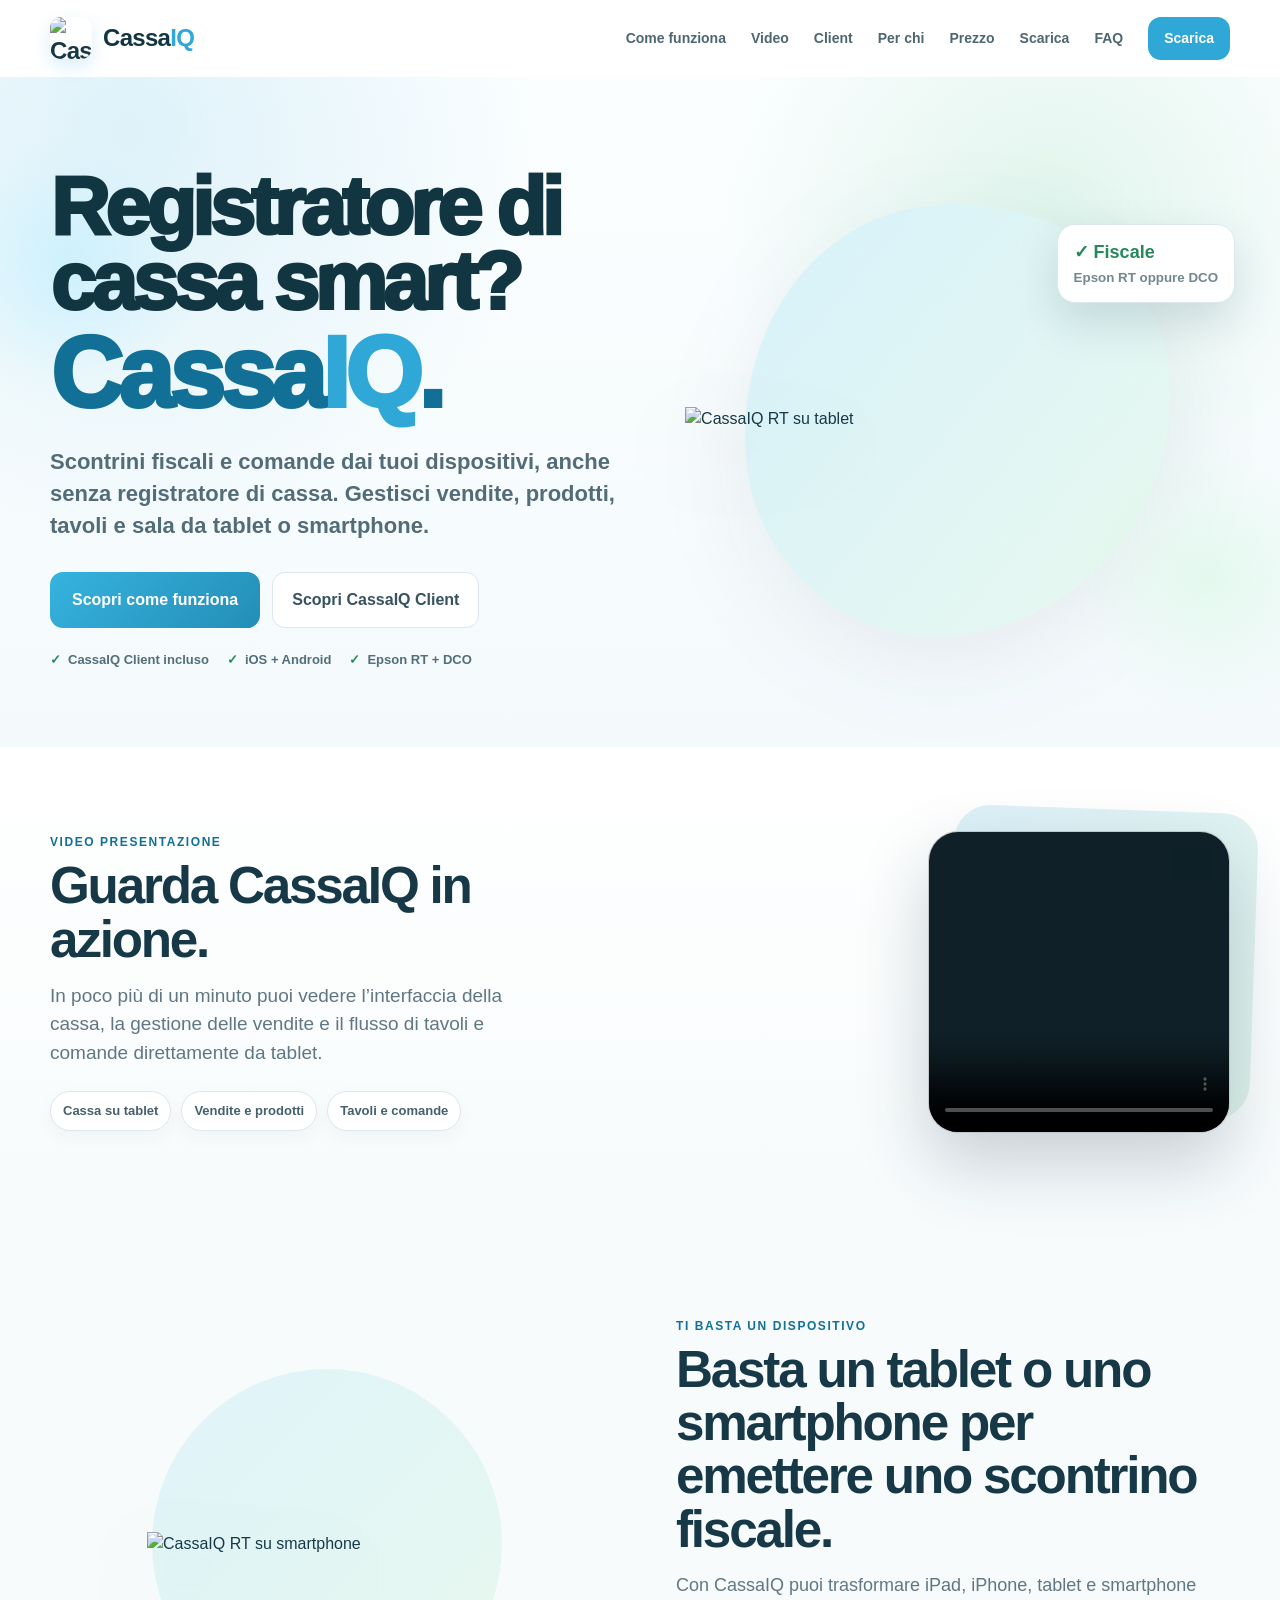
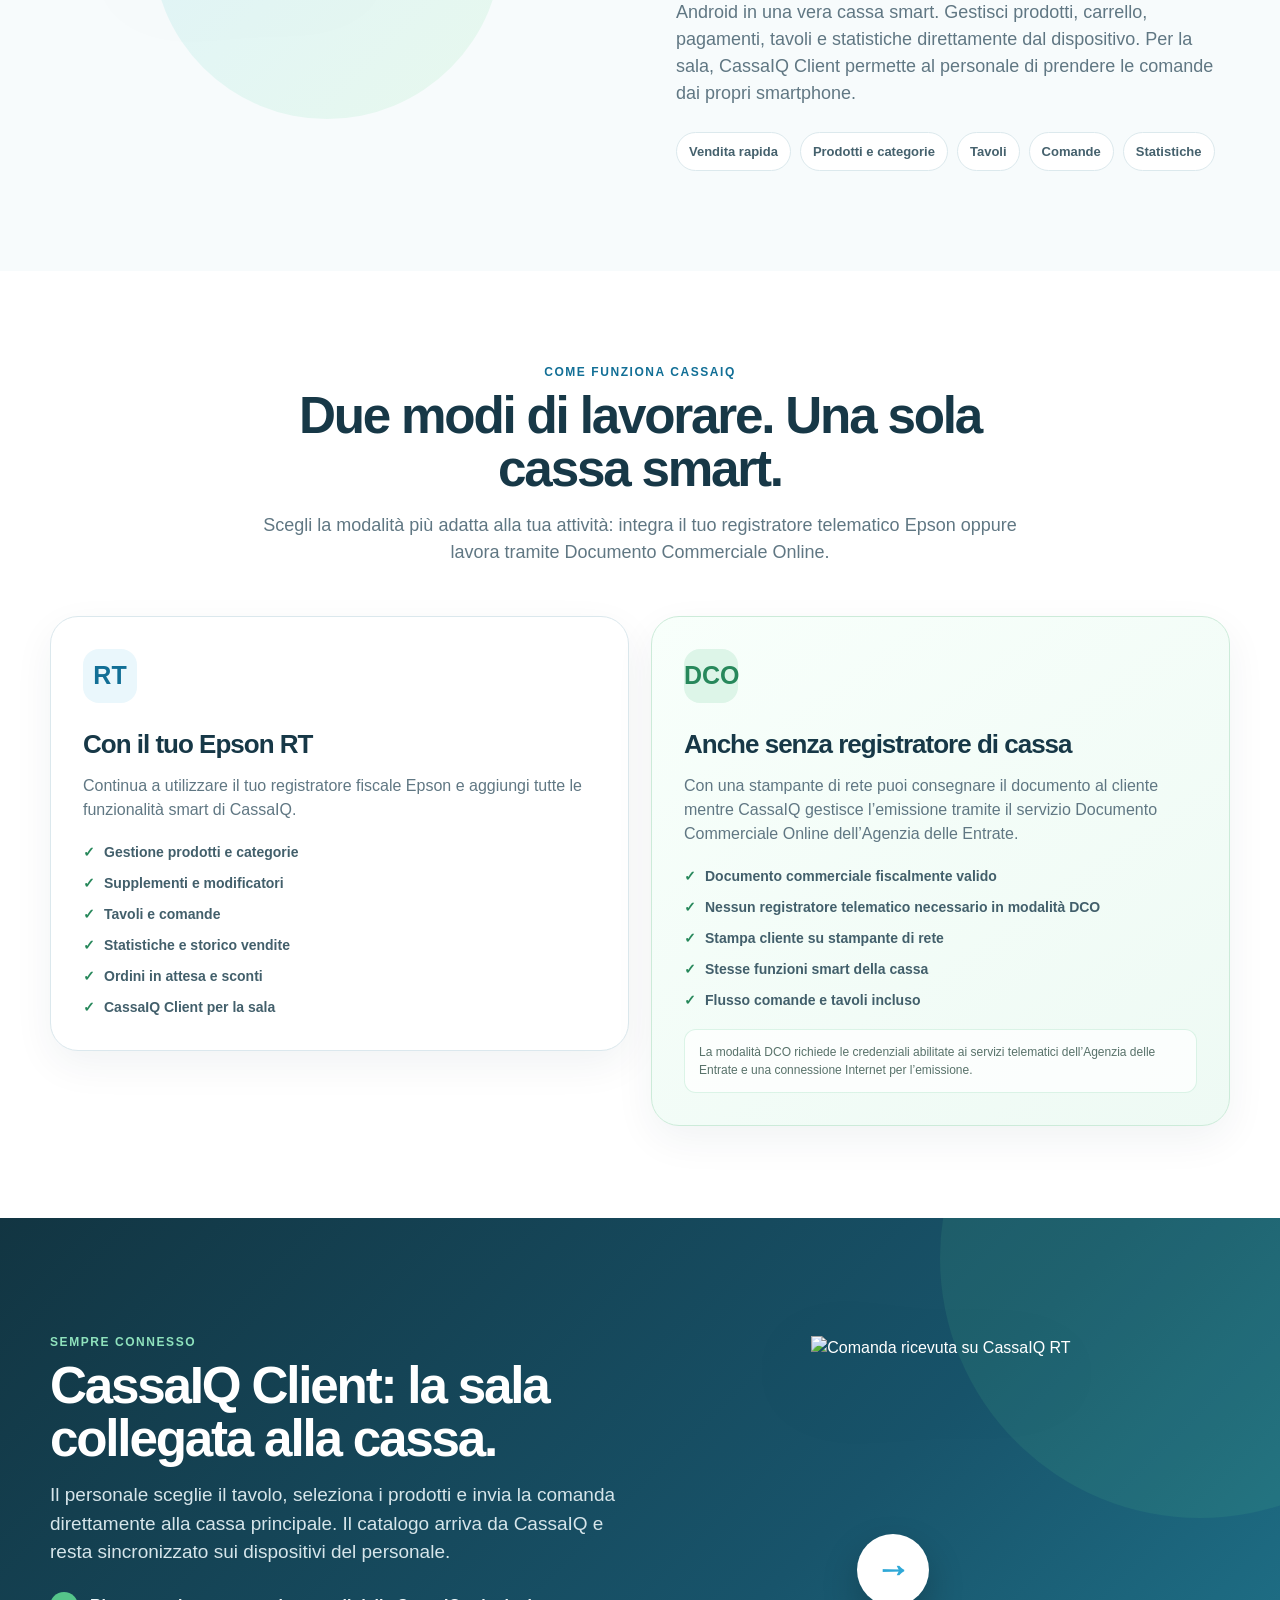
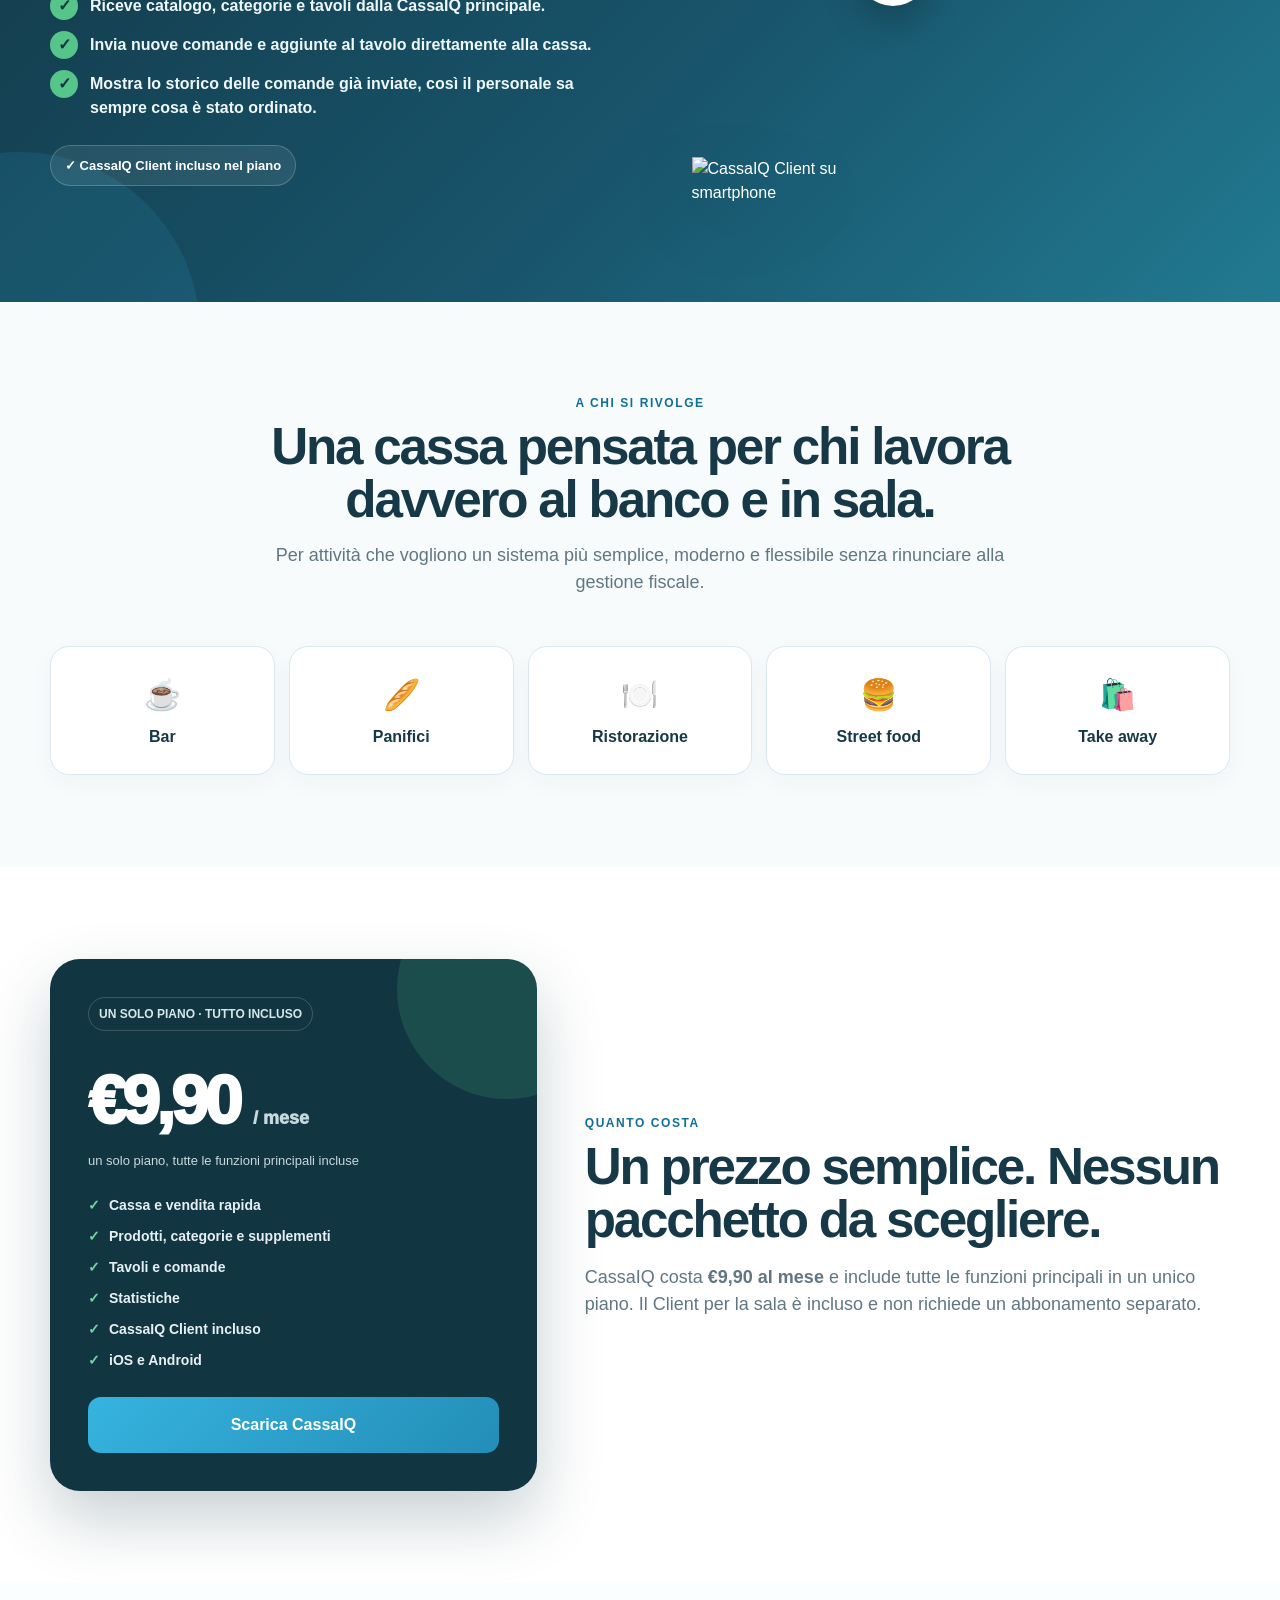
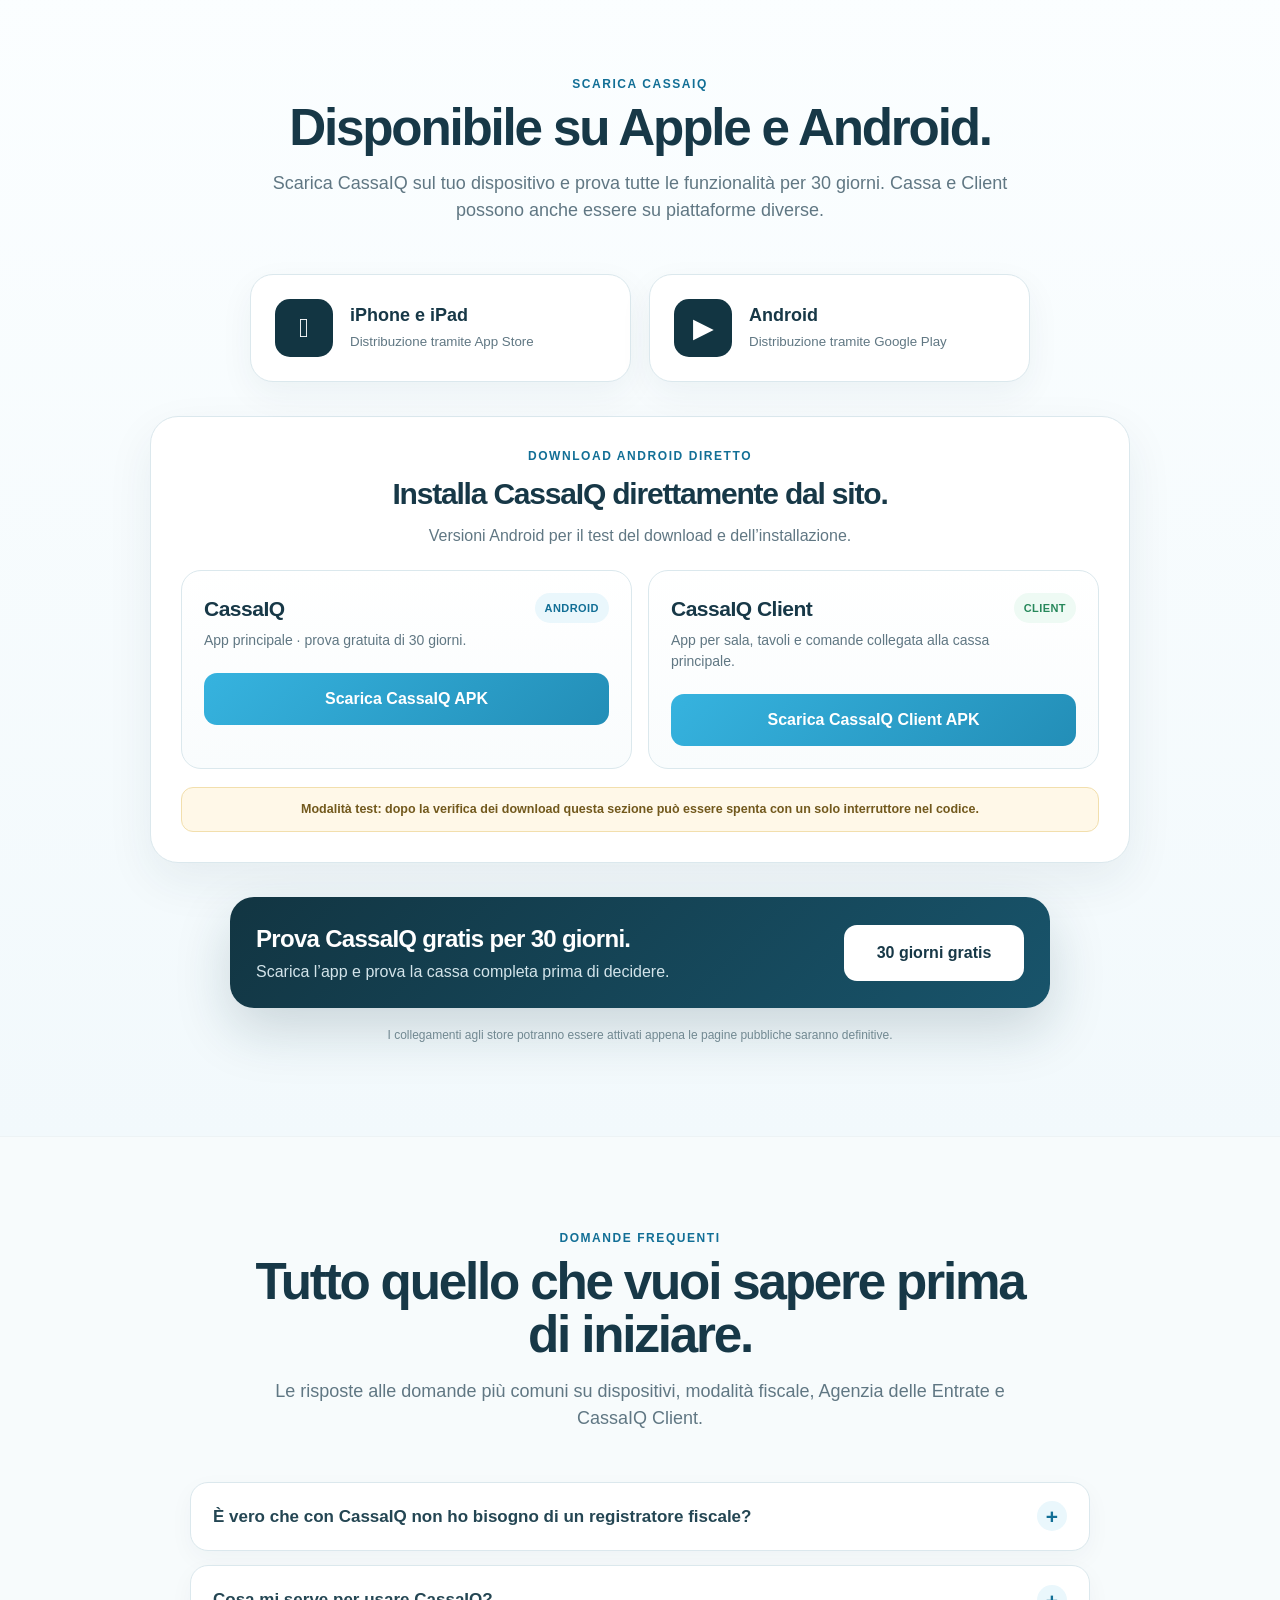
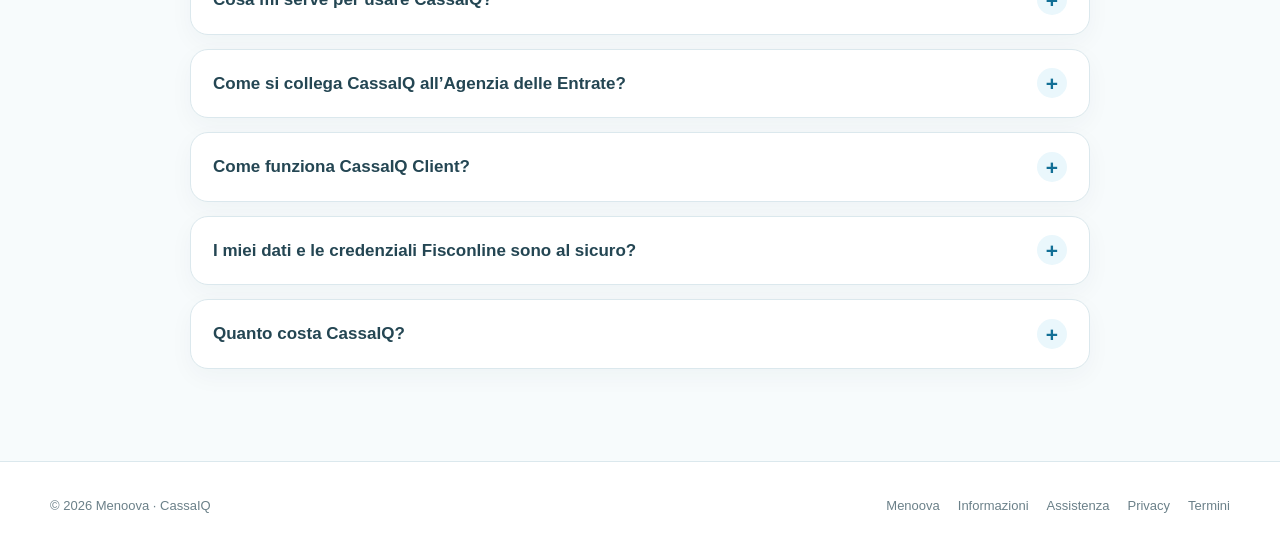
==== index.html @ a9683267 "Add files via upload" ====
<!doctype html>
<html lang="it">
<head>
  <meta charset="utf-8">
  <meta name="viewport" content="width=device-width, initial-scale=1">
  <meta name="theme-color" content="#2fa8d7">
  <title>CassaIQ — La cassa smart su tablet e smartphone</title>
  <meta name="description" content="CassaIQ trasforma tablet e smartphone in una cassa smart: scontrini, prodotti, categorie, comande, tavoli e statistiche. Prova gratuita di 30 giorni.">
  <link rel="preload" as="image" href="assets/cassaiq-rt-tablet.png">
  <style>
    :root{
      --blue:#2fa8d7; --blue-dark:#126f96; --blue-soft:#eaf7fc;
      --green:#55c58a; --green-dark:#27885b; --green-soft:#eefaf4;
      --ink:#173847; --muted:#607783; --line:#dbe8ed; --paper:#fff;
      --bg:#f6fafc; --shadow:0 24px 70px rgba(23,56,71,.13);
      --radius:26px;
    }
    *{box-sizing:border-box}
    html{scroll-behavior:smooth}
    body{margin:0;font-family:Inter,-apple-system,BlinkMacSystemFont,"Segoe UI",Roboto,Arial,sans-serif;color:var(--ink);background:#fff;line-height:1.5}
    a{text-decoration:none;color:inherit}
    .container{width:min(1180px,calc(100% - 40px));margin:auto}
    .nav{height:76px;display:flex;align-items:center;justify-content:space-between;gap:24px}
    .brand{display:flex;align-items:center;gap:11px;font-weight:900;font-size:24px;letter-spacing:-.7px}
    .brand img{width:42px;height:42px;border-radius:11px;box-shadow:0 7px 18px rgba(47,168,215,.18)}.brand-word{display:inline-flex;align-items:baseline;letter-spacing:-.7px}.brand-cassa{color:#123542}.brand-iq{color:#2fa8d7}
    .navlinks{display:flex;align-items:center;gap:25px;color:#4c6672;font-weight:700;font-size:14px}
    .nav-cta,.btn-primary,.btn-secondary{display:inline-flex;align-items:center;justify-content:center;border-radius:13px;font-weight:800;transition:.2s ease}
    .nav-cta{background:var(--blue);color:#fff;padding:11px 16px}
    .nav-cta:hover,.btn-primary:hover{transform:translateY(-1px);box-shadow:0 12px 26px rgba(47,168,215,.24)}
    .hero{padding:82px 0 68px;background:radial-gradient(circle at 82% 20%,rgba(85,197,138,.15),transparent 28%),radial-gradient(circle at 10% 8%,rgba(47,168,215,.14),transparent 32%),linear-gradient(180deg,#fbfeff,#f4fafc)}
    .hero-grid{display:grid;grid-template-columns:1.02fr .98fr;gap:68px;align-items:center}
    h1{margin:0 0 24px;color:#123542;line-height:.92;letter-spacing:-4.6px}
    .hero-question{display:block;font-size:clamp(54px,6.4vw,88px);font-weight:950;color:#123542}
    .hero-brand{display:block;font-size:clamp(66px,7.8vw,108px);font-weight:950;margin-top:8px;line-height:.95}.hero-brand-dark{color:var(--blue-dark)}.hero-brand-accent{color:var(--blue)}.hero-brand-dot{color:var(--blue-dark)}
    .hero p{font-size:22px;line-height:1.45;color:#526c78;max-width:660px;margin:0 0 30px;font-weight:600}
    .hero-actions{display:flex;gap:12px;align-items:center;flex-wrap:wrap}
    .btn-primary{background:linear-gradient(135deg,#36b3df,#238eb7);color:white;padding:16px 22px;min-width:180px}
    .btn-secondary{background:#fff;border:1px solid var(--line);padding:15px 19px;color:#36535f}
    .trial-note{display:flex;gap:18px;flex-wrap:wrap;margin-top:22px;color:#536e79;font-size:13px;font-weight:700}
    .trial-note span:before{content:"✓";color:var(--green-dark);margin-right:7px;font-weight:900}

    .device-stage{position:relative;min-height:520px;display:flex;align-items:center;justify-content:center}
    .blob{position:absolute;width:430px;height:430px;background:linear-gradient(135deg,#d7f2fb,#e8f8ee);border-radius:48% 52% 56% 44%/55% 44% 56% 45%;filter:drop-shadow(0 25px 45px rgba(23,56,71,.08));transform:rotate(-6deg)}
    .tablet{position:relative;width:min(520px,95%);aspect-ratio:1.42;background:#202a31;border:10px solid #202a31;border-radius:28px;box-shadow:0 34px 65px rgba(23,56,71,.28);transform:rotate(-2deg);z-index:2;padding:6px}
    .tablet:before{content:"";position:absolute;left:50%;top:5px;transform:translateX(-50%);width:6px;height:6px;background:#43515a;border-radius:50%;z-index:3}
    .screen{height:100%;background:#f8fbfc;border-radius:17px;overflow:hidden;display:grid;grid-template-rows:46px 1fr}
    .screen-top{background:white;border-bottom:1px solid #dfe9ed;display:flex;align-items:center;padding:0 17px;gap:8px;font-weight:900;color:#2fa8d7;font-size:15px}
    .screen-top small{margin-left:auto;color:#7a8f98;font-weight:700}
    .pos{display:grid;grid-template-columns:24% 49% 27%;min-height:0}
    .pos-side,.pos-main,.pos-cart{padding:12px}
    .pos-side{background:#fff;border-right:1px solid #e0e9ed}
    .pill{height:28px;border-radius:8px;background:#eef5f7;margin-bottom:8px}
    .pill.active{background:linear-gradient(135deg,#45b9e0,#268fb7)}
    .pos-main{display:grid;grid-template-columns:repeat(3,1fr);grid-auto-rows:68px;gap:8px;align-content:start}
    .tile{background:white;border:1px solid #dfebef;border-radius:10px;box-shadow:0 3px 10px rgba(23,56,71,.035);display:grid;place-items:center;font-size:9px;font-weight:800;color:#607783}
    .tile:nth-child(2n){background:#f3fafc}.tile:nth-child(3n){background:#f2faf6}
    .pos-cart{background:#fff;border-left:1px solid #e0e9ed;display:flex;flex-direction:column}
    .cart-line{height:34px;border:1px solid #e0e9ed;border-radius:8px;margin-bottom:7px}
    .pay{margin-top:auto;height:42px;border-radius:10px;background:linear-gradient(135deg,#39b4df,#228cb5)}
    .float-card{position:absolute;z-index:4;background:#fff;border:1px solid var(--line);border-radius:18px;padding:14px 16px;box-shadow:0 18px 45px rgba(23,56,71,.15);font-weight:850}
    .float-card strong{display:block;font-size:18px}.float-card small{display:block;color:#718891;font-weight:650;margin-top:2px}
    .fc1{left:0;bottom:70px}.fc2{right:-5px;top:65px}.fc2 strong{color:var(--green-dark)}

    .trial{padding:34px 0;background:#123542;color:#fff}
    .trial-row{display:flex;align-items:center;justify-content:space-between;gap:30px}
    .trial h2{font-size:32px;letter-spacing:-1.2px;margin:0}.trial p{margin:6px 0 0;color:#c9d8de}
    .trial .btn-primary{background:#fff;color:#173847;box-shadow:none}

    section{padding:92px 0}
    .section-head{text-align:center;max-width:770px;margin:0 auto 50px}
    .eyebrow{text-transform:uppercase;letter-spacing:.13em;font-size:12px;font-weight:900;color:var(--blue-dark);margin-bottom:8px}
    h2{font-size:clamp(34px,4vw,52px);line-height:1.04;letter-spacing:-2.2px;margin:0 0 16px}
    .section-head p,.large-copy p{font-size:18px;color:var(--muted);margin:0}

    .video-section{background:linear-gradient(180deg,#ffffff 0%,#f7fbfc 100%);padding:84px 0}
    .video-grid{display:grid;grid-template-columns:.9fr 1.1fr;gap:70px;align-items:center}
    .video-copy p{font-size:19px;color:var(--muted);margin:0;max-width:560px}
    .video-points{display:flex;gap:10px;flex-wrap:wrap;margin-top:24px}
    .video-points span{background:#fff;border:1px solid var(--line);border-radius:999px;padding:9px 12px;font-size:13px;font-weight:800;color:#45616d;box-shadow:0 6px 18px rgba(23,56,71,.04)}
    .video-shell{position:relative;max-width:590px;margin-left:auto}
    .video-shell:before{content:"";position:absolute;inset:-22px -24px 18px 22px;border-radius:36px;background:linear-gradient(135deg,rgba(47,168,215,.16),rgba(85,197,138,.16));transform:rotate(2deg);z-index:0}
    .video-player{position:relative;z-index:1;width:100%;aspect-ratio:1/1;display:block;object-fit:cover;border-radius:30px;background:#0f2028;box-shadow:0 30px 70px rgba(23,56,71,.22);border:1px solid rgba(255,255,255,.75)}
    .video-duration{position:absolute;z-index:2;right:16px;top:16px;background:rgba(15,32,40,.78);color:#fff;border-radius:999px;padding:7px 10px;font-size:12px;font-weight:850;backdrop-filter:blur(8px)}
    .phone-section{background:#f7fbfc}
    .split{display:grid;grid-template-columns:1fr 1fr;gap:72px;align-items:center}
    .phone-stage{min-height:470px;position:relative;display:grid;place-items:center}
    .phone-blob{position:absolute;width:350px;height:350px;border-radius:50%;background:linear-gradient(135deg,#dff4fb,#e7f8ed)}
    .phone{position:relative;width:225px;height:445px;border:9px solid #202a31;border-radius:38px;background:#202a31;box-shadow:0 30px 60px rgba(23,56,71,.24);z-index:2;overflow:hidden}
    .phone:before{content:"";position:absolute;width:70px;height:20px;background:#202a31;border-radius:0 0 13px 13px;left:50%;top:0;transform:translateX(-50%);z-index:4}
    .phone-screen{position:absolute;inset:5px;border-radius:26px;background:linear-gradient(180deg,#f4fbfd,#fff);padding:38px 13px 13px;overflow:hidden}
    .mobile-brand{font-weight:950;color:var(--blue);font-size:16px;margin-bottom:14px}
    .mobile-card{height:61px;border:1px solid #dce9ed;background:#fff;border-radius:12px;margin-bottom:9px;padding:10px}
    .mobile-card b{display:block;font-size:10px}.mobile-card i{display:block;width:62%;height:6px;background:#e8f1f4;border-radius:9px;margin-top:7px}
    .mobile-pay{height:45px;background:var(--blue);border-radius:12px;margin-top:13px}
    .feature-chips{display:flex;gap:9px;flex-wrap:wrap;margin-top:25px}.feature-chips span{background:#fff;border:1px solid #dce9ed;border-radius:999px;padding:9px 12px;font-size:13px;font-weight:750;color:#45616d}

    .modes{background:#fff}
    .mode-grid{display:grid;grid-template-columns:1fr 1fr;gap:22px}
    .mode-card{border:1px solid var(--line);border-radius:28px;padding:32px;background:#fff;box-shadow:0 14px 40px rgba(23,56,71,.06)}
    .mode-card.dco{background:linear-gradient(145deg,#f8fffb,#eefaf4);border-color:#ccebd9}
    .mode-icon{width:54px;height:54px;border-radius:16px;display:grid;place-items:center;font-size:25px;background:var(--blue-soft);color:var(--blue-dark);font-weight:900;margin-bottom:22px}
    .dco .mode-icon{background:#ddf5e8;color:var(--green-dark)}
    .mode-card h3{font-size:26px;letter-spacing:-1px;margin:0 0 10px}.mode-card>p{color:var(--muted);margin:0 0 20px}
    .ticks{list-style:none;padding:0;margin:0;display:grid;gap:10px}.ticks li{font-size:14px;font-weight:700;color:#425f6b}.ticks li:before{content:"✓";color:var(--green-dark);margin-right:9px;font-weight:950}
    .legal-note{margin-top:18px;padding:13px 14px;background:rgba(255,255,255,.75);border:1px solid rgba(85,197,138,.2);border-radius:12px;color:#58726a;font-size:12px}


    .client-section{background:linear-gradient(135deg,#123542 0%,#18546b 58%,#217a91 100%);color:#fff;overflow:hidden;position:relative}
    .client-section:before{content:"";position:absolute;width:520px;height:520px;border-radius:50%;background:rgba(85,197,138,.12);right:-180px;top:-220px}
    .client-section:after{content:"";position:absolute;width:360px;height:360px;border-radius:50%;background:rgba(47,168,215,.13);left:-160px;bottom:-210px}
    .client-grid{position:relative;z-index:2;display:grid;grid-template-columns:1.02fr .98fr;gap:70px;align-items:center}
    .client-copy .eyebrow{color:#8fe2bd}.client-copy h2{color:#fff;max-width:650px}.client-copy>p{font-size:19px;color:#d6e5ea;max-width:660px;margin:0 0 27px}
    .client-list{display:grid;gap:13px;margin:0;padding:0;list-style:none}.client-list li{display:flex;align-items:flex-start;gap:12px;color:#eef7f9;font-weight:700}.client-list li:before{content:"✓";flex:0 0 28px;width:28px;height:28px;border-radius:50%;display:grid;place-items:center;background:#55c58a;color:#123542;font-weight:950;margin-top:-2px}
    .client-free{display:inline-flex;align-items:center;gap:8px;margin-top:25px;border:1px solid rgba(255,255,255,.2);background:rgba(255,255,255,.08);padding:10px 14px;border-radius:999px;color:#fff;font-weight:850;font-size:13px}
    .client-demo{min-height:480px;position:relative;display:flex;align-items:center;justify-content:center}
    .client-phone{position:absolute;left:6%;bottom:14px;width:205px;height:405px;background:#202a31;border:8px solid #202a31;border-radius:35px;box-shadow:0 28px 55px rgba(0,0,0,.28);transform:rotate(-4deg);z-index:3;overflow:hidden}
    .client-phone:before{content:"";position:absolute;left:50%;top:0;transform:translateX(-50%);width:64px;height:19px;background:#202a31;border-radius:0 0 12px 12px;z-index:3}
    .client-phone-screen{position:absolute;inset:5px;border-radius:25px;background:#f5fafc;padding:35px 12px 12px}
    .client-phone-title{font-size:14px;font-weight:950;color:#2fa8d7;margin-bottom:10px}.client-table{padding:10px;border:1px solid #dbe8ed;border-radius:10px;background:#fff;margin-bottom:8px;font-size:9px;font-weight:850;color:#36535f}.client-table.active{border-color:#8ddab2;background:#eefaf4}.client-send{margin-top:10px;height:40px;border-radius:10px;background:#55c58a;color:#123542;display:grid;place-items:center;font-size:9px;font-weight:950}
    .client-tablet{position:absolute;right:0;top:28px;width:390px;aspect-ratio:1.42;background:#202a31;border:9px solid #202a31;border-radius:25px;box-shadow:0 32px 62px rgba(0,0,0,.28);transform:rotate(2deg);z-index:2;padding:5px}
    .client-tablet-screen{height:100%;background:#f8fbfc;border-radius:15px;overflow:hidden;display:grid;grid-template-rows:40px 1fr}.client-tablet-top{background:#fff;border-bottom:1px solid #dfe9ed;padding:0 14px;display:flex;align-items:center;color:#2fa8d7;font-weight:950;font-size:12px}.client-tablet-body{padding:13px;display:grid;grid-template-columns:1fr 1fr;gap:9px}.client-order{border:1px solid #dbe8ed;border-radius:10px;background:#fff;padding:10px;font-size:8px;font-weight:800;color:#526c78}.client-order b{display:block;color:#173847;margin-bottom:6px}.client-order.hot{border-color:#8ddab2;background:#eefaf4}.client-arrow{position:absolute;z-index:5;left:44%;top:48%;transform:translate(-50%,-50%);width:75px;height:75px;border-radius:50%;background:#fff;color:#2fa8d7;box-shadow:0 15px 35px rgba(0,0,0,.22);display:grid;place-items:center;font-size:34px;font-weight:950}
    .client-bubble{position:absolute;right:3%;bottom:17px;z-index:6;background:#fff;color:#173847;border-radius:15px;padding:11px 14px;box-shadow:0 14px 30px rgba(0,0,0,.18);font-size:12px;font-weight:850}.client-bubble strong{display:block;color:#27885b;font-size:14px}

    .audience{background:#f7fbfc}
    .audience-grid{display:grid;grid-template-columns:repeat(5,1fr);gap:14px}.aud-card{background:#fff;border:1px solid var(--line);border-radius:19px;padding:25px 16px;text-align:center;font-weight:850;box-shadow:0 8px 25px rgba(23,56,71,.035)}.aud-card span{font-size:30px;display:block;margin-bottom:8px}

    .price-wrap{display:grid;grid-template-columns:.86fr 1.14fr;gap:48px;align-items:center}
    .price-card{background:#123542;color:#fff;border-radius:30px;padding:38px;box-shadow:0 28px 65px rgba(18,53,66,.23);position:relative;overflow:hidden}.price-card:after{content:"";position:absolute;width:220px;height:220px;border-radius:50%;background:rgba(85,197,138,.16);right:-80px;top:-80px}
    .price-card .tag{display:inline-block;border:1px solid rgba(255,255,255,.18);padding:7px 10px;border-radius:999px;font-size:12px;font-weight:800;color:#d7e6eb}.price{font-size:68px;font-weight:950;letter-spacing:-4px;margin:18px 0 0}.price small{font-size:18px;letter-spacing:0;color:#c7d8de}.after{color:#c7d8de;font-size:13px;margin-bottom:24px}.price-card .ticks li{color:#e6f0f3}.price-card .ticks li:before{color:#75d6a3}.price-card .btn-primary{margin-top:26px;width:100%}
    .price-copy h2{text-align:left}.price-copy p{font-size:18px;color:var(--muted)}

    .platforms{background:linear-gradient(180deg,#fbfeff,#f2f9fc)}
    .store-grid{display:grid;grid-template-columns:1fr 1fr;gap:18px;max-width:780px;margin:34px auto 0}.store-card{background:#fff;border:1px solid var(--line);border-radius:23px;padding:24px;display:flex;align-items:center;gap:17px;box-shadow:0 12px 34px rgba(23,56,71,.055)}.store-icon{width:58px;height:58px;border-radius:15px;display:grid;place-items:center;background:#123542;color:white;font-size:27px}.store-card b{font-size:18px;display:block}.store-card small{color:var(--muted)}
    .store-note{text-align:center;color:#718891;font-size:12px;margin-top:18px}
    .footer{padding:34px 0;border-top:1px solid var(--line);background:#fff;color:#6b8089;font-size:13px}.footer-row{display:flex;align-items:center;justify-content:space-between;gap:20px}.footer-links{display:flex;gap:18px;flex-wrap:wrap}

    @media(max-width:900px){
      .client-grid{grid-template-columns:1fr;gap:35px}.client-copy{text-align:center}.client-copy>p{margin-left:auto;margin-right:auto}.client-list{max-width:650px;margin-left:auto;margin-right:auto;text-align:left}.client-free{margin-left:auto;margin-right:auto}.client-demo{min-height:440px;max-width:620px;margin:auto}
      .navlinks a:not(.nav-cta){display:none}.hero{padding-top:48px}.video-grid{grid-template-columns:1fr;gap:34px}.video-copy{text-align:center}.video-copy p{margin-left:auto;margin-right:auto}.video-points{justify-content:center}.video-shell{margin:0 auto;max-width:560px}.hero-grid,.split,.price-wrap{grid-template-columns:1fr}.hero-grid{gap:28px}.hero-copy{text-align:center}.hero p{margin-left:auto;margin-right:auto}.hero-actions,.trial-note{justify-content:center}.device-stage{min-height:430px}.float-card{display:none}.split{gap:35px}.large-copy{text-align:center}.feature-chips{justify-content:center}.mode-grid{grid-template-columns:1fr}.audience-grid{grid-template-columns:repeat(3,1fr)}.trial-row{flex-direction:column;text-align:center}.price-copy{text-align:center}.price-copy h2{text-align:center}
      /* Su mobile evitiamo due mockup consecutivi: prima il testo, poi lo smartphone */
      .phone-section .large-copy{order:1}.phone-section .phone-stage{order:2}
    }
    @media(max-width:600px){
      .container{width:min(100% - 26px,1180px)}.nav{height:66px}.video-section{padding:64px 0}.video-player{border-radius:22px}.video-shell:before{inset:-12px -10px 12px 10px;border-radius:26px}.video-duration{right:10px;top:10px}.brand{font-size:20px}.brand img{width:36px;height:36px}.nav-cta{font-size:12px;padding:9px 11px}.hero{padding:44px 0 48px}.hero-question{letter-spacing:-2.5px}.hero-brand{letter-spacing:-3px}.hero p{font-size:18px}.device-stage{min-height:315px}.tablet{width:100%;border-width:7px;border-radius:20px}.blob{width:290px;height:290px}.pos-main{grid-template-columns:repeat(2,1fr)}.tile{font-size:7px}.fc1,.fc2{display:none}.trial h2{font-size:27px}section{padding:68px 0}.split{gap:20px}.phone-stage{min-height:430px}.phone-image{width:min(230px,64vw);max-height:430px;height:auto}.mode-card{padding:25px}.audience-grid{grid-template-columns:1fr 1fr}.aud-card{padding:20px 10px}.store-grid{grid-template-columns:1fr}.footer-row{flex-direction:column;text-align:center}.footer-links{justify-content:center}.price{font-size:58px}.client-demo{min-height:390px}.client-phone{width:155px;height:310px;left:0}.client-tablet{width:285px;right:-8px;top:45px}.client-arrow{width:58px;height:58px;font-size:26px;left:43%}.client-bubble{display:none}}

    .faq-section{background:#f7fbfc;border-top:1px solid #edf3f5}
    .faq-wrap{max-width:900px;margin:0 auto}
    .faq-list{display:grid;gap:14px;margin-top:34px}
    .faq-item{background:#fff;border:1px solid var(--line);border-radius:18px;overflow:hidden;box-shadow:0 8px 24px rgba(23,56,71,.04)}
    .faq-item summary{list-style:none;cursor:pointer;padding:21px 54px 21px 22px;font-weight:850;font-size:17px;position:relative;color:#244653}
    .faq-item summary::-webkit-details-marker{display:none}
    .faq-item summary:after{content:"+";position:absolute;right:22px;top:50%;transform:translateY(-50%);width:30px;height:30px;border-radius:50%;display:grid;place-items:center;background:var(--blue-soft);color:var(--blue-dark);font-size:21px;font-weight:900}
    .faq-item[open] summary:after{content:"–"}
    .faq-answer{padding:0 22px 22px;color:var(--muted);font-size:15.5px;line-height:1.65}
    .faq-answer p{margin:0 0 10px}.faq-answer p:last-child{margin-bottom:0}
    .faq-answer strong{color:#294c59}

    body{overflow-x:hidden}
    .site-header{position:sticky;top:0;z-index:50;background:rgba(255,255,255,.78);backdrop-filter:saturate(180%) blur(14px);-webkit-backdrop-filter:saturate(180%) blur(14px);border-bottom:1px solid transparent;transition:background .25s ease,border-color .25s ease,box-shadow .25s ease}
    .site-header.scrolled{background:rgba(255,255,255,.88);border-color:rgba(219,232,237,.8);box-shadow:0 14px 30px rgba(23,56,71,.06)}
    .reveal{opacity:0;transform:translateY(34px) scale(.985);transition:opacity .8s ease,transform .8s cubic-bezier(.2,.7,.2,1);transition-delay:var(--reveal-delay,0ms)}
    .reveal.from-left{transform:translateX(-42px) scale(.985)}
    .reveal.from-right{transform:translateX(42px) scale(.985)}
    .reveal.in-view{opacity:1;transform:none}
    .hero,.client-section,.platforms,.phone-section,.modes,.audience,#prezzo,.faq-section{position:relative;overflow:hidden}
    .hero::before,.hero::after,.client-section .orb,.platforms .orb{content:"";position:absolute;border-radius:50%;pointer-events:none;filter:blur(8px);opacity:.6}
    .hero::before{width:260px;height:260px;left:-60px;top:60px;background:radial-gradient(circle,#bceeff 0%,rgba(188,238,255,0) 68%);animation:drift 14s ease-in-out infinite}
    .hero::after{width:280px;height:280px;right:-70px;bottom:30px;background:radial-gradient(circle,#d8f7e5 0%,rgba(216,247,229,0) 70%);animation:drift 16s ease-in-out infinite reverse}
    .hero-question,.hero-brand,h2{position:relative}
    .hero-brand{animation:softPulse 4s ease-in-out infinite}
    .btn-primary{position:relative;overflow:hidden}
    .btn-primary::after{content:"";position:absolute;inset:-1px;transform:translateX(-120%) skewX(-20deg);background:linear-gradient(90deg,transparent,rgba(255,255,255,.25),transparent);animation:shine 4.6s ease-in-out infinite}
    .btn-secondary:hover{transform:translateY(-1px);box-shadow:0 10px 24px rgba(23,56,71,.08)}
    .blob{animation:blobFloat 10s ease-in-out infinite}
    .tablet{animation:floatDevice 7.8s ease-in-out infinite}
    .phone{animation:floatDevice 7.2s ease-in-out infinite 1s}
    .float-card{animation:floatLabel 6.8s ease-in-out infinite}
    .fc2{animation-delay:1.2s}
    .phone-blob{animation:softPulse 7s ease-in-out infinite}
    .client-phone{animation:floatDevice 6.8s ease-in-out infinite}
    .client-tablet{animation:floatDevice 7.4s ease-in-out infinite 1.1s}
    .client-arrow{animation:arrowFlow 2.2s ease-in-out infinite}
    .client-bubble{animation:floatLabel 5.8s ease-in-out infinite .8s}
    .mode-card,.aud-card,.store-card,.faq-item,.price-card,.client-free{transition:transform .25s ease,box-shadow .25s ease,border-color .25s ease}
    .mode-card:hover,.aud-card:hover,.store-card:hover,.faq-item:hover{transform:translateY(-6px);box-shadow:0 18px 40px rgba(23,56,71,.08)}
    .price-card:hover{transform:translateY(-6px);box-shadow:0 34px 78px rgba(18,53,66,.26)}
    .aud-card span{transition:transform .25s ease}
    .aud-card:hover span{transform:scale(1.12) rotate(-3deg)}
    .trial{position:relative;overflow:hidden}
    .trial:before{content:"";position:absolute;inset:-30% auto auto -10%;width:280px;height:280px;border-radius:50%;background:radial-gradient(circle,rgba(47,168,215,.18),rgba(47,168,215,0) 70%);animation:drift 12s ease-in-out infinite}
    .trial:after{content:"";position:absolute;inset:auto -8% -50% auto;width:360px;height:360px;border-radius:50%;background:radial-gradient(circle,rgba(85,197,138,.16),rgba(85,197,138,0) 70%);animation:drift 14s ease-in-out infinite reverse}
    .trial-row{position:relative;z-index:1}
    .section-head{position:relative;z-index:1}
    .store-card:nth-child(1){--reveal-delay:80ms}.store-card:nth-child(2){--reveal-delay:180ms}
    .aud-card:nth-child(1){--reveal-delay:0ms}.aud-card:nth-child(2){--reveal-delay:70ms}.aud-card:nth-child(3){--reveal-delay:140ms}.aud-card:nth-child(4){--reveal-delay:210ms}.aud-card:nth-child(5){--reveal-delay:280ms}
    .faq-item:nth-child(1){--reveal-delay:0ms}.faq-item:nth-child(2){--reveal-delay:60ms}.faq-item:nth-child(3){--reveal-delay:120ms}.faq-item:nth-child(4){--reveal-delay:180ms}.faq-item:nth-child(5){--reveal-delay:240ms}.faq-item:nth-child(6){--reveal-delay:300ms}
    @keyframes floatDevice{0%,100%{transform:translateY(0) rotate(-2deg)}50%{transform:translateY(-12px) rotate(-1deg)}}
    @keyframes blobFloat{0%,100%{transform:rotate(-6deg) scale(1)}50%{transform:rotate(2deg) scale(1.04)}}
    @keyframes floatLabel{0%,100%{transform:translateY(0)}50%{transform:translateY(-8px)}}
    @keyframes arrowFlow{0%,100%{transform:translate(-50%,-50%) scale(1)}50%{transform:translate(-42%,-50%) scale(1.06)}}
    @keyframes drift{0%,100%{transform:translate3d(0,0,0)}50%{transform:translate3d(18px,-22px,0)}}
    @keyframes softPulse{0%,100%{opacity:1}50%{opacity:.9}}
    @keyframes shine{0%,100%{transform:translateX(-130%) skewX(-20deg)}18%,22%{transform:translateX(130%) skewX(-20deg)}}
    @media (prefers-reduced-motion: reduce){
      *,*::before,*::after{animation:none !important;transition:none !important;scroll-behavior:auto !important}
      .reveal{opacity:1;transform:none}
    }


    .device-image{position:relative;z-index:2;width:min(610px,100%);height:auto;display:block;filter:drop-shadow(0 28px 44px rgba(23,56,71,.18));animation:floatDevice 7.8s ease-in-out infinite}
    .phone-image{position:relative;z-index:2;width:min(360px,78%);height:auto;display:block;filter:drop-shadow(0 28px 44px rgba(23,56,71,.18));animation:floatDevice 7.2s ease-in-out infinite 1s}
    .client-real-demo{position:relative;min-height:500px;display:flex;align-items:center;justify-content:center}
    .client-real-phone{position:absolute;left:1%;bottom:5px;width:31%;max-width:205px;z-index:4;filter:drop-shadow(0 24px 38px rgba(0,0,0,.2));animation:floatDevice 6.8s ease-in-out infinite}
    .client-real-tablet{position:absolute;right:-2%;top:26px;width:79%;max-width:585px;z-index:2;filter:drop-shadow(0 26px 44px rgba(0,0,0,.22));animation:floatDevice 7.4s ease-in-out infinite 1.1s}
    .client-real-arrow{position:absolute;z-index:6;left:38%;top:52%;transform:translate(-50%,-50%);width:72px;height:72px;border-radius:50%;background:#fff;color:var(--blue);display:grid;place-items:center;font-size:34px;font-weight:950;box-shadow:0 16px 36px rgba(0,0,0,.22);animation:arrowFlow 2.2s ease-in-out infinite}
    .download-trial{max-width:820px;margin:34px auto 0;padding:24px 26px;border-radius:24px;background:linear-gradient(135deg,#123542,#18546b);color:#fff;display:flex;align-items:center;justify-content:space-between;gap:22px;box-shadow:0 22px 55px rgba(18,53,66,.18)}
    .download-trial strong{display:block;font-size:24px;letter-spacing:-.7px}.download-trial span{display:block;color:#d3e4ea;margin-top:3px}.download-trial .btn-primary{background:#fff;color:#173847;white-space:nowrap;box-shadow:none}
    @media(max-width:900px){.client-real-demo{min-height:430px}.download-trial{flex-direction:column;text-align:center}}
    @media(max-width:600px){.device-image{width:100%}.phone-image{width:min(230px,64vw)}.client-real-demo{min-height:350px}.client-real-phone{width:35%;left:0}.client-real-tablet{width:78%;right:-5%;top:45px}.client-real-arrow{width:54px;height:54px;font-size:25px;left:37%}.download-trial{padding:21px 18px}.download-trial strong{font-size:21px}}


    /* Download APK diretto - attivabile/disattivabile da JS */
    .apk-downloads{max-width:980px;margin:34px auto 0;padding:30px;border:1px solid var(--line);border-radius:28px;background:#fff;box-shadow:0 18px 48px rgba(23,56,71,.07)}
    .apk-downloads-head{text-align:center;margin-bottom:22px}
    .apk-downloads-head .eyebrow{margin-bottom:6px}
    .apk-downloads-head h3{margin:0 0 8px;font-size:30px;letter-spacing:-1.2px;color:#173847}
    .apk-downloads-head p{margin:0;color:var(--muted)}
    .apk-grid{display:grid;grid-template-columns:1fr 1fr;gap:16px}
    .apk-card{border:1px solid var(--line);border-radius:20px;padding:22px;background:linear-gradient(180deg,#fff,#f9fcfd)}
    .apk-card-top{display:flex;align-items:flex-start;justify-content:space-between;gap:14px;margin-bottom:12px}
    .apk-card h4{margin:0;font-size:21px;letter-spacing:-.5px;color:#173847}
    .apk-card p{margin:6px 0 0;color:var(--muted);font-size:14px}
    .apk-badge{flex:0 0 auto;display:inline-flex;align-items:center;border-radius:999px;padding:7px 10px;background:var(--blue-soft);color:var(--blue-dark);font-size:11px;font-weight:900;letter-spacing:.04em}
    .apk-badge.client{background:var(--green-soft);color:var(--green-dark)}
    .apk-btn{display:inline-flex;align-items:center;justify-content:center;width:100%;margin-top:10px;border:0;border-radius:13px;padding:14px 16px;background:linear-gradient(135deg,#36b3df,#238eb7);color:#fff;font-weight:900;cursor:pointer;transition:.2s ease}
    .apk-btn:hover{transform:translateY(-1px);box-shadow:0 12px 26px rgba(47,168,215,.2)}
    .apk-test-note{margin:18px 0 0;padding:12px 14px;border-radius:12px;background:#fff8e8;border:1px solid #f2dfad;color:#72591d;font-size:12.5px;font-weight:700;text-align:center}
    @media(max-width:700px){.apk-grid{grid-template-columns:1fr}.apk-downloads{padding:22px 17px}.apk-downloads-head h3{font-size:25px}}

  </style>
</head>
<body>
  <header class="site-header"><div class="container">
    <nav class="nav">
      <a class="brand" href="#"><img src="assets/cassaiq-icon.png" alt="CassaIQ"><span class="brand-word"><span class="brand-cassa">Cassa</span><span class="brand-iq">IQ</span></span></a>
      <div class="navlinks">
        <a href="#come-funziona">Come funziona</a>
        <a href="#video">Video</a>
        <a href="#client">Client</a>
        <a href="#per-chi">Per chi</a>
        <a href="#prezzo">Prezzo</a>
        <a href="#scarica">Scarica</a>
        <a href="#faq">FAQ</a>
        <a class="nav-cta" href="#scarica">Scarica</a>
      </div>
    </nav>
  </div></header>

  <main>
    <section class="hero">
      <div class="container hero-grid">
        <div class="hero-copy reveal from-left">
          <h1><span class="hero-question">Registratore di cassa smart?</span><span class="hero-brand"><span class="hero-brand-dark">Cassa</span><span class="hero-brand-accent">IQ</span><span class="hero-brand-dot">.</span></span></h1>
          <p>Scontrini fiscali e comande dai tuoi dispositivi, anche senza registratore di cassa. Gestisci vendite, prodotti, tavoli e sala da tablet o smartphone.</p>
          <div class="hero-actions">
            <a class="btn-primary" href="#come-funziona">Scopri come funziona</a>
            <a class="btn-secondary" href="#client">Scopri CassaIQ Client</a>
          </div>
          <div class="trial-note"><span>CassaIQ Client incluso</span><span>iOS + Android</span><span>Epson RT + DCO</span></div>
        </div>
        <div class="device-stage reveal from-right" aria-label="CassaIQ su tablet">
          <div class="blob"></div>
          <img class="device-image" src="assets/cassaiq-rt-tablet.png" alt="CassaIQ RT su tablet">
          <div class="float-card fc2"><strong>✓ Fiscale</strong><small>Epson RT oppure DCO</small></div>
        </div>
      </div>
    </section>

    <section id="video" class="video-section">
      <div class="container video-grid">
        <div class="video-copy reveal from-left">
          <div class="eyebrow">Video presentazione</div>
          <h2>Guarda CassaIQ in azione.</h2>
          <p>In poco più di un minuto puoi vedere l’interfaccia della cassa, la gestione delle vendite e il flusso di tavoli e comande direttamente da tablet.</p>
          <div class="video-points"><span>Cassa su tablet</span><span>Vendite e prodotti</span><span>Tavoli e comande</span></div>
        </div>
        <div class="video-shell reveal from-right">
          <span class="video-duration">1:14</span>
          <video class="video-player" controls playsinline preload="metadata" poster="media/cassaiq-presentazione-poster.jpg" aria-label="Video presentazione CassaIQ">
            <source src="media/cassaiq-presentazione.mp4" type="video/mp4">
            Il tuo browser non supporta la riproduzione video.
          </video>
        </div>
      </div>
    </section>


    <section class="phone-section">
      <div class="container split">
        <div class="phone-stage reveal from-left">
          <div class="phone-blob"></div>
          <img class="phone-image" src="assets/cassaiq-rt-smartphone.png" alt="CassaIQ RT su smartphone">
        </div>
        <div class="large-copy reveal from-right">
          <div class="eyebrow">Ti basta un dispositivo</div>
          <h2>Basta un tablet o uno smartphone per emettere uno scontrino fiscale.</h2>
          <p>Con CassaIQ puoi trasformare iPad, iPhone, tablet e smartphone Android in una vera cassa smart. Gestisci prodotti, carrello, pagamenti, tavoli e statistiche direttamente dal dispositivo. Per la sala, CassaIQ Client permette al personale di prendere le comande dai propri smartphone.</p>
          <div class="feature-chips"><span>Vendita rapida</span><span>Prodotti e categorie</span><span>Tavoli</span><span>Comande</span><span>Statistiche</span></div>
        </div>
      </div>
    </section>

    <section id="come-funziona" class="modes">
      <div class="container">
        <div class="section-head reveal"><div class="eyebrow">Come funziona CassaIQ</div><h2>Due modi di lavorare. Una sola cassa smart.</h2><p>Scegli la modalità più adatta alla tua attività: integra il tuo registratore telematico Epson oppure lavora tramite Documento Commerciale Online.</p></div>
        <div class="mode-grid">
          <div class="reveal from-left">
          <article class="mode-card">
            <div class="mode-icon">RT</div>
            <h3>Con il tuo Epson RT</h3>
            <p>Continua a utilizzare il tuo registratore fiscale Epson e aggiungi tutte le funzionalità smart di CassaIQ.</p>
            <ul class="ticks">
              <li>Gestione prodotti e categorie</li><li>Supplementi e modificatori</li><li>Tavoli e comande</li><li>Statistiche e storico vendite</li><li>Ordini in attesa e sconti</li><li>CassaIQ Client per la sala</li>
            </ul>
          </article>
          </div>
          <div class="reveal from-right"><article class="mode-card dco">
            <div class="mode-icon">DCO</div>
            <h3>Anche senza registratore di cassa</h3>
            <p>Con una stampante di rete puoi consegnare il documento al cliente mentre CassaIQ gestisce l’emissione tramite il servizio Documento Commerciale Online dell’Agenzia delle Entrate.</p>
            <ul class="ticks">
              <li>Documento commerciale fiscalmente valido</li><li>Nessun registratore telematico necessario in modalità DCO</li><li>Stampa cliente su stampante di rete</li><li>Stesse funzioni smart della cassa</li><li>Flusso comande e tavoli incluso</li>
            </ul>
            <div class="legal-note">La modalità DCO richiede le credenziali abilitate ai servizi telematici dell’Agenzia delle Entrate e una connessione Internet per l’emissione.</div>
          </article></div>
        </div>
      </div>
    </section>


    <section id="client" class="client-section">
      <div class="container client-grid">
        <div class="client-copy reveal from-left">
          <div class="eyebrow">Sempre connesso</div>
          <h2>CassaIQ Client: la sala collegata alla cassa.</h2>
          <p>Il personale sceglie il tavolo, seleziona i prodotti e invia la comanda direttamente alla cassa principale. Il catalogo arriva da CassaIQ e resta sincronizzato sui dispositivi del personale.</p>
          <ul class="client-list">
            <li>Riceve catalogo, categorie e tavoli dalla CassaIQ principale.</li>
            <li>Invia nuove comande e aggiunte al tavolo direttamente alla cassa.</li>
            <li>Mostra lo storico delle comande già inviate, così il personale sa sempre cosa è stato ordinato.</li>
          </ul>
          <div class="client-free">✓ CassaIQ Client incluso nel piano</div>
        </div>
        <div class="client-real-demo reveal from-right" aria-label="CassaIQ Client collegato alla cassa principale">
          <img class="client-real-phone" src="assets/cassaiq-client-smartphone.png" alt="CassaIQ Client su smartphone">
          <div class="client-real-arrow">→</div>
          <img class="client-real-tablet" src="assets/cassaiq-comanda-tablet.png" alt="Comanda ricevuta su CassaIQ RT">
        </div>
      </div>
    </section>

    <section id="per-chi" class="audience">
      <div class="container">
        <div class="section-head reveal"><div class="eyebrow">A chi si rivolge</div><h2>Una cassa pensata per chi lavora davvero al banco e in sala.</h2><p>Per attività che vogliono un sistema più semplice, moderno e flessibile senza rinunciare alla gestione fiscale.</p></div>
        <div class="audience-grid">
          <div class="aud-card reveal"><span>☕</span>Bar</div><div class="aud-card reveal"><span>🥖</span>Panifici</div><div class="aud-card reveal"><span>🍽️</span>Ristorazione</div><div class="aud-card reveal"><span>🍔</span>Street food</div><div class="aud-card reveal"><span>🛍️</span>Take away</div>
          
        </div>
      </div>
    </section>

    <section id="prezzo">
      <div class="container price-wrap">
        <div class="price-card reveal from-left">
          <span class="tag">UN SOLO PIANO · TUTTO INCLUSO</span>
          <div class="price">€9,90 <small>/ mese</small></div>
          <div class="after">un solo piano, tutte le funzioni principali incluse</div>
          <ul class="ticks"><li>Cassa e vendita rapida</li><li>Prodotti, categorie e supplementi</li><li>Tavoli e comande</li><li>Statistiche</li><li>CassaIQ Client incluso</li><li>iOS e Android</li></ul>
          <a class="btn-primary" href="#scarica">Scarica CassaIQ</a>
        </div>
        <div class="price-copy reveal from-right">
          <div class="eyebrow">Quanto costa</div>
          <h2>Un prezzo semplice. Nessun pacchetto da scegliere.</h2>
          <p>CassaIQ costa <strong>€9,90 al mese</strong> e include tutte le funzioni principali in un unico piano. Il Client per la sala è incluso e non richiede un abbonamento separato.</p>
        </div>
      </div>
    </section>

    <section id="scarica" class="platforms">
      <div class="container">
        <div class="section-head reveal">
          <div class="eyebrow">Scarica CassaIQ</div>
          <h2>Disponibile su Apple e Android.</h2>
          <p>Scarica CassaIQ sul tuo dispositivo e prova tutte le funzionalità per 30 giorni. Cassa e Client possono anche essere su piattaforme diverse.</p>
        </div>

        <div class="store-grid">
          <div class="store-card reveal">
            <div class="store-icon"></div>
            <div><b>iPhone e iPad</b><small>Distribuzione tramite App Store</small></div>
          </div>
          <div class="store-card reveal">
            <div class="store-icon">▶</div>
            <div><b>Android</b><small>Distribuzione tramite Google Play</small></div>
          </div>
        </div>

        <!--
          DOWNLOAD APK DIRETTO
          Questa sezione viene mostrata/nascosta dal blocco APK_DOWNLOAD_CONFIG
          in fondo alla pagina. Per il test lascia enabled:true.
          Dopo il test imposta enabled:false.
        -->
        <div id="apk-downloads" class="apk-downloads reveal" hidden>
          <div class="apk-downloads-head">
            <div class="eyebrow">Download Android diretto</div>
            <h3>Installa CassaIQ direttamente dal sito.</h3>
            <p>Versioni Android per il test del download e dell’installazione.</p>
          </div>

          <div class="apk-grid">
            <div class="apk-card">
              <div class="apk-card-top">
                <div>
                  <h4>CassaIQ</h4>
                  <p>App principale · prova gratuita di 30 giorni.</p>
                </div>
                <span class="apk-badge">ANDROID</span>
              </div>
              <a id="download-cassaiq-apk" class="apk-btn" href="#" download>Scarica CassaIQ APK</a>
            </div>

            <div class="apk-card">
              <div class="apk-card-top">
                <div>
                  <h4>CassaIQ Client</h4>
                  <p>App per sala, tavoli e comande collegata alla cassa principale.</p>
                </div>
                <span class="apk-badge client">CLIENT</span>
              </div>
              <a id="download-client-apk" class="apk-btn" href="#" download>Scarica CassaIQ Client APK</a>
            </div>
          </div>

          <div class="apk-test-note">
            Modalità test: dopo la verifica dei download questa sezione può essere spenta con un solo interruttore nel codice.
          </div>
        </div>

        <div class="download-trial reveal">
          <div>
            <strong>Prova CassaIQ gratis per 30 giorni.</strong>
            <span>Scarica l’app e prova la cassa completa prima di decidere.</span>
          </div>
          <a class="btn-primary" href="#apk-downloads">30 giorni gratis</a>
        </div>

        <div class="store-note">I collegamenti agli store potranno essere attivati appena le pagine pubbliche saranno definitive.</div>
      </div>
    </section>

    <section id="faq" class="faq-section">
      <div class="container faq-wrap">
        <div class="section-head reveal">
          <div class="eyebrow">Domande frequenti</div>
          <h2>Tutto quello che vuoi sapere prima di iniziare.</h2>
          <p>Le risposte alle domande più comuni su dispositivi, modalità fiscale, Agenzia delle Entrate e CassaIQ Client.</p>
        </div>
        <div class="faq-list">
          <details class="faq-item reveal">
            <summary>È vero che con CassaIQ non ho bisogno di un registratore fiscale?</summary>
            <div class="faq-answer">
              <p><strong>Sì, se utilizzi la modalità DCO.</strong> CassaIQ può emettere il documento commerciale tramite il servizio “Documento commerciale online” dell’Agenzia delle Entrate, senza utilizzare un Registratore Telematico.</p>
              <p>Se invece preferisci lavorare con un registratore fiscale Epson RT compatibile, CassaIQ può integrarlo nel normale flusso di vendita.</p>
            </div>
          </details>
          <details class="faq-item reveal">
            <summary>Cosa mi serve per usare CassaIQ?</summary>
            <div class="faq-answer">
              <p>Ti serve un dispositivo Apple o Android su cui installare CassaIQ. Puoi poi scegliere tra <strong>Epson RT</strong> oppure <strong>Documento Commerciale Online</strong>.</p>
              <p>In modalità DCO, per consegnare una copia cartacea al cliente puoi utilizzare una stampante di rete compatibile.</p>
            </div>
          </details>
          <details class="faq-item reveal">
            <summary>Come si collega CassaIQ all’Agenzia delle Entrate?</summary>
            <div class="faq-answer">
              <p>Per la modalità DCO sono necessarie le credenziali abilitate ai servizi telematici dell’Agenzia delle Entrate. CassaIQ utilizza la sessione Fisconline per raggiungere il servizio Documento Commerciale Online e completare l’emissione fiscale.</p>
            </div>
          </details>
          <details class="faq-item reveal">
            <summary>Come funziona CassaIQ Client?</summary>
            <div class="faq-answer">
              <p>CassaIQ Client si collega alla cassa principale e permette al personale di sala di visualizzare tavoli e catalogo, prendere nuove comande e inviare aggiunte direttamente alla cassa.</p>
              <p>Il Client è <strong>incluso nel piano CassaIQ</strong> e può essere utilizzato su dispositivi Apple e Android anche diversi dalla piattaforma usata per la cassa principale.</p>
            </div>
          </details>
          <details class="faq-item reveal">
            <summary>I miei dati e le credenziali Fisconline sono al sicuro?</summary>
            <div class="faq-answer">
              <p>CassaIQ è progettata per ridurre al minimo l’esposizione dei dati sensibili. Le credenziali Fisconline non vengono salvate nel database cloud dell’app e restano protette sul dispositivo tramite i sistemi sicuri del sistema operativo.</p>
            </div>
          </details>
          <details class="faq-item reveal">
            <summary>Quanto costa CassaIQ?</summary>
            <div class="faq-answer">
              <p>Il piano costa <strong>€9,90 al mese</strong> e include le funzionalità principali di CassaIQ e CassaIQ Client. La prova gratuita è disponibile direttamente dalla sezione di download.</p>
            </div>
          </details>
        </div>
      </div>
    </section>

  </main>

  <footer class="footer">
    <div class="container footer-row">
      <div>© 2026 Menoova · CassaIQ</div>
      <div class="footer-links"><a href="/">Menoova</a><a href="mailto:hello@menoova.it">Informazioni</a><a href="mailto:support@menoova.it">Assistenza</a><a href="#">Privacy</a><a href="#">Termini</a></div>
    </div>
  </footer>

  <script>

    // ============================================================
    // DOWNLOAD APK: INTERRUTTORE TEST / PUBBLICAZIONE
    // ============================================================
    // Durante il test: enabled: true
    // Dopo il test:     enabled: false
    // Dal giorno del lancio: enabled: true
    //
    // Sul server i due file dovranno trovarsi in:
    //   /downloads/cassaiq-direct.apk
    //   /downloads/cassaiq-client.apk
    const APK_DOWNLOAD_CONFIG = {
      enabled: true,
      cassaiqUrl: 'downloads/cassaiq-direct.apk',
      clientUrl: 'downloads/cassaiq-client.apk'
    };

    (function setupApkDownloads(){
      const wrap = document.getElementById('apk-downloads');
      const cassaBtn = document.getElementById('download-cassaiq-apk');
      const clientBtn = document.getElementById('download-client-apk');

      if(!wrap || !cassaBtn || !clientBtn) return;

      if(!APK_DOWNLOAD_CONFIG.enabled){
        wrap.hidden = true;
        return;
      }

      cassaBtn.href = APK_DOWNLOAD_CONFIG.cassaiqUrl;
      clientBtn.href = APK_DOWNLOAD_CONFIG.clientUrl;
      wrap.hidden = false;
    })();

    document.addEventListener('DOMContentLoaded', function(){
      const header = document.querySelector('.site-header');
      const onScroll = () => {
        if(window.scrollY > 14){ header.classList.add('scrolled'); }
        else { header.classList.remove('scrolled'); }
      };
      onScroll();
      window.addEventListener('scroll', onScroll, {passive:true});

      const observer = new IntersectionObserver((entries)=>{
        entries.forEach(entry=>{
          if(entry.isIntersecting){ entry.target.classList.add('in-view'); }
        });
      }, {threshold:0.16, rootMargin:'0px 0px -8% 0px'});
      document.querySelectorAll('.reveal').forEach((el, index)=>{
        if(!el.style.getPropertyValue('--reveal-delay') && el.dataset.delay){
          el.style.setProperty('--reveal-delay', el.dataset.delay + 'ms');
        }
        observer.observe(el);
      });

      const parallaxGroups = [
        {wrap:'.device-stage', targets:['.device-image','.blob','.fc2']},
        {wrap:'.phone-stage', targets:['.phone-image','.phone-blob']},
        {wrap:'.client-real-demo', targets:['.client-real-phone','.client-real-tablet','.client-real-arrow']}
      ];

      parallaxGroups.forEach(group => {
        const wrap = document.querySelector(group.wrap);
        if(!wrap) return;
        const nodes = group.targets.map(sel => wrap.querySelector(sel)).filter(Boolean);
        const prefersReduced = window.matchMedia('(prefers-reduced-motion: reduce)').matches;
        if(prefersReduced) return;
        wrap.addEventListener('mousemove', (e)=>{
          const rect = wrap.getBoundingClientRect();
          const x = ((e.clientX - rect.left) / rect.width) - 0.5;
          const y = ((e.clientY - rect.top) / rect.height) - 0.5;
          nodes.forEach((node, i) => {
            const depth = (i + 1) * 6;
            node.style.transform = `translate(${x * depth}px, ${y * depth}px)`;
          });
        });
        wrap.addEventListener('mouseleave', ()=>{
          nodes.forEach(node => { node.style.transform = ''; });
        });
      });
    });
  </script>

</body>
</html>
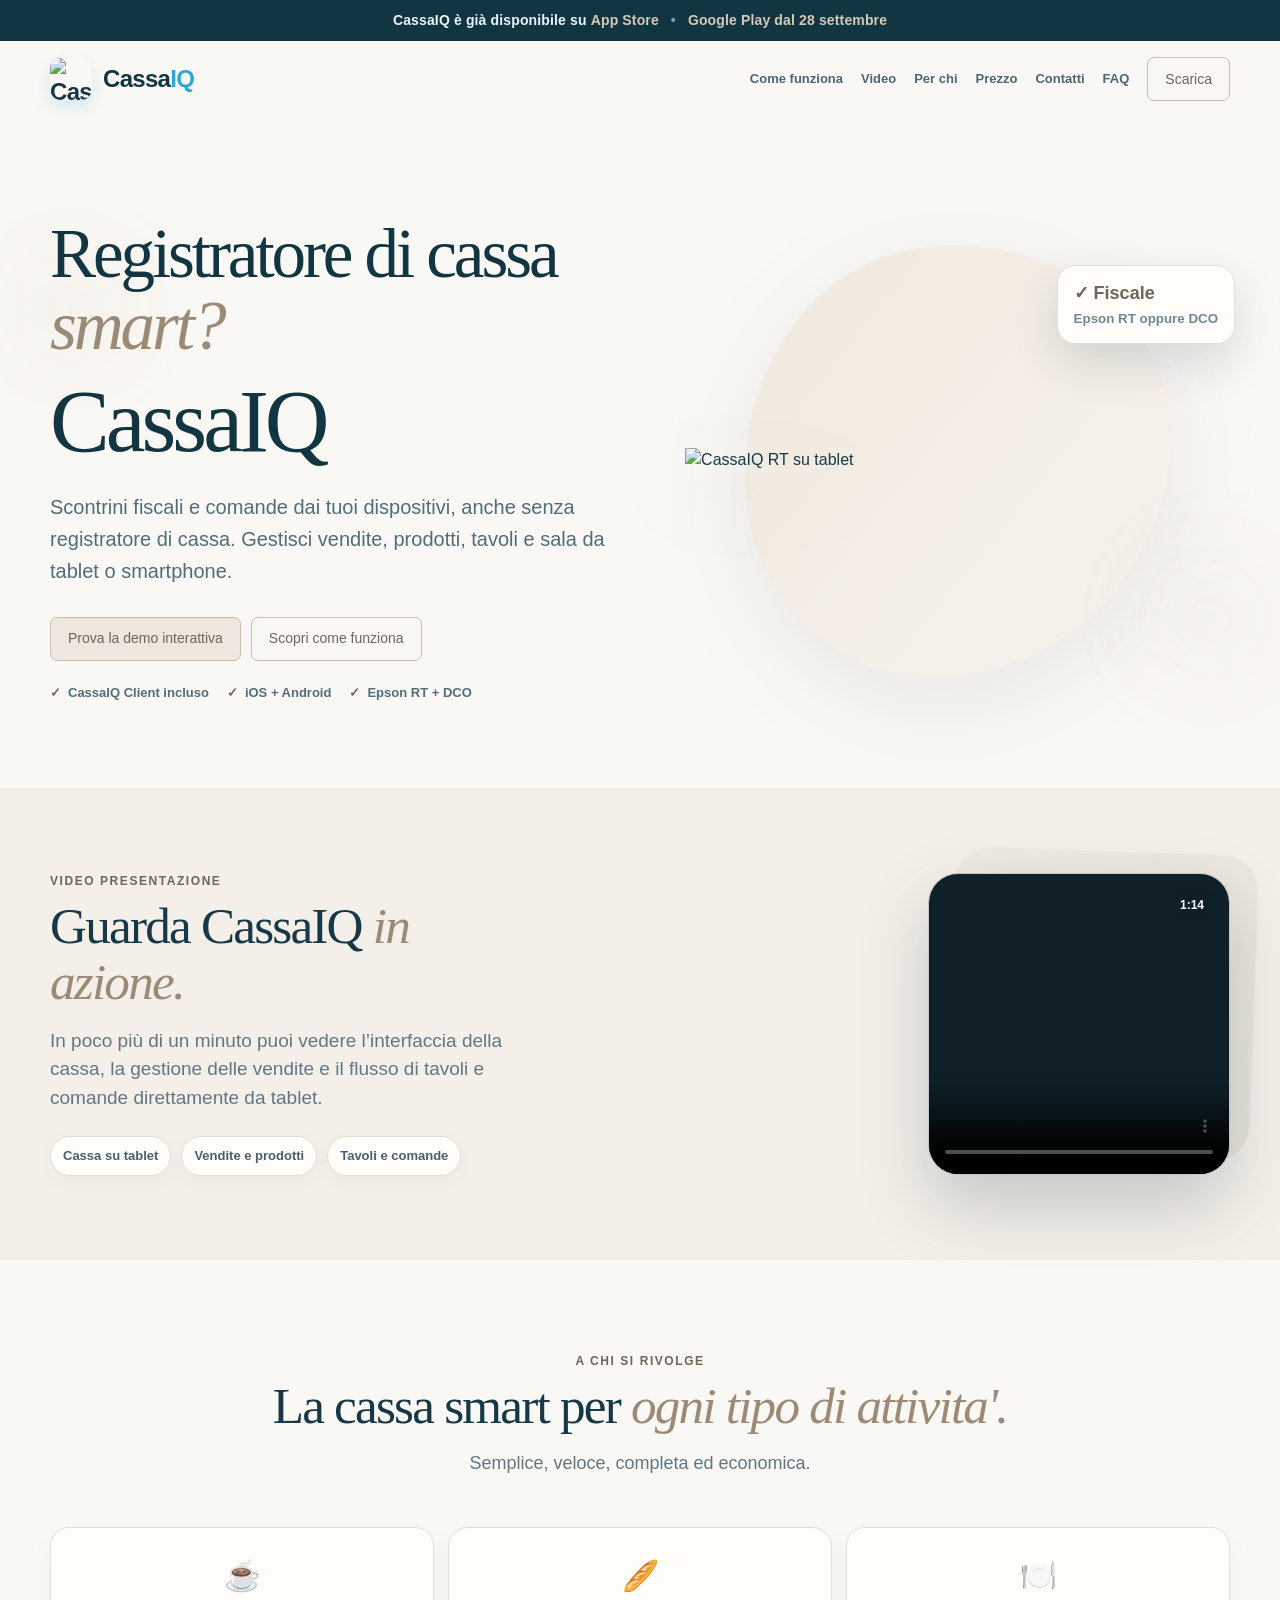
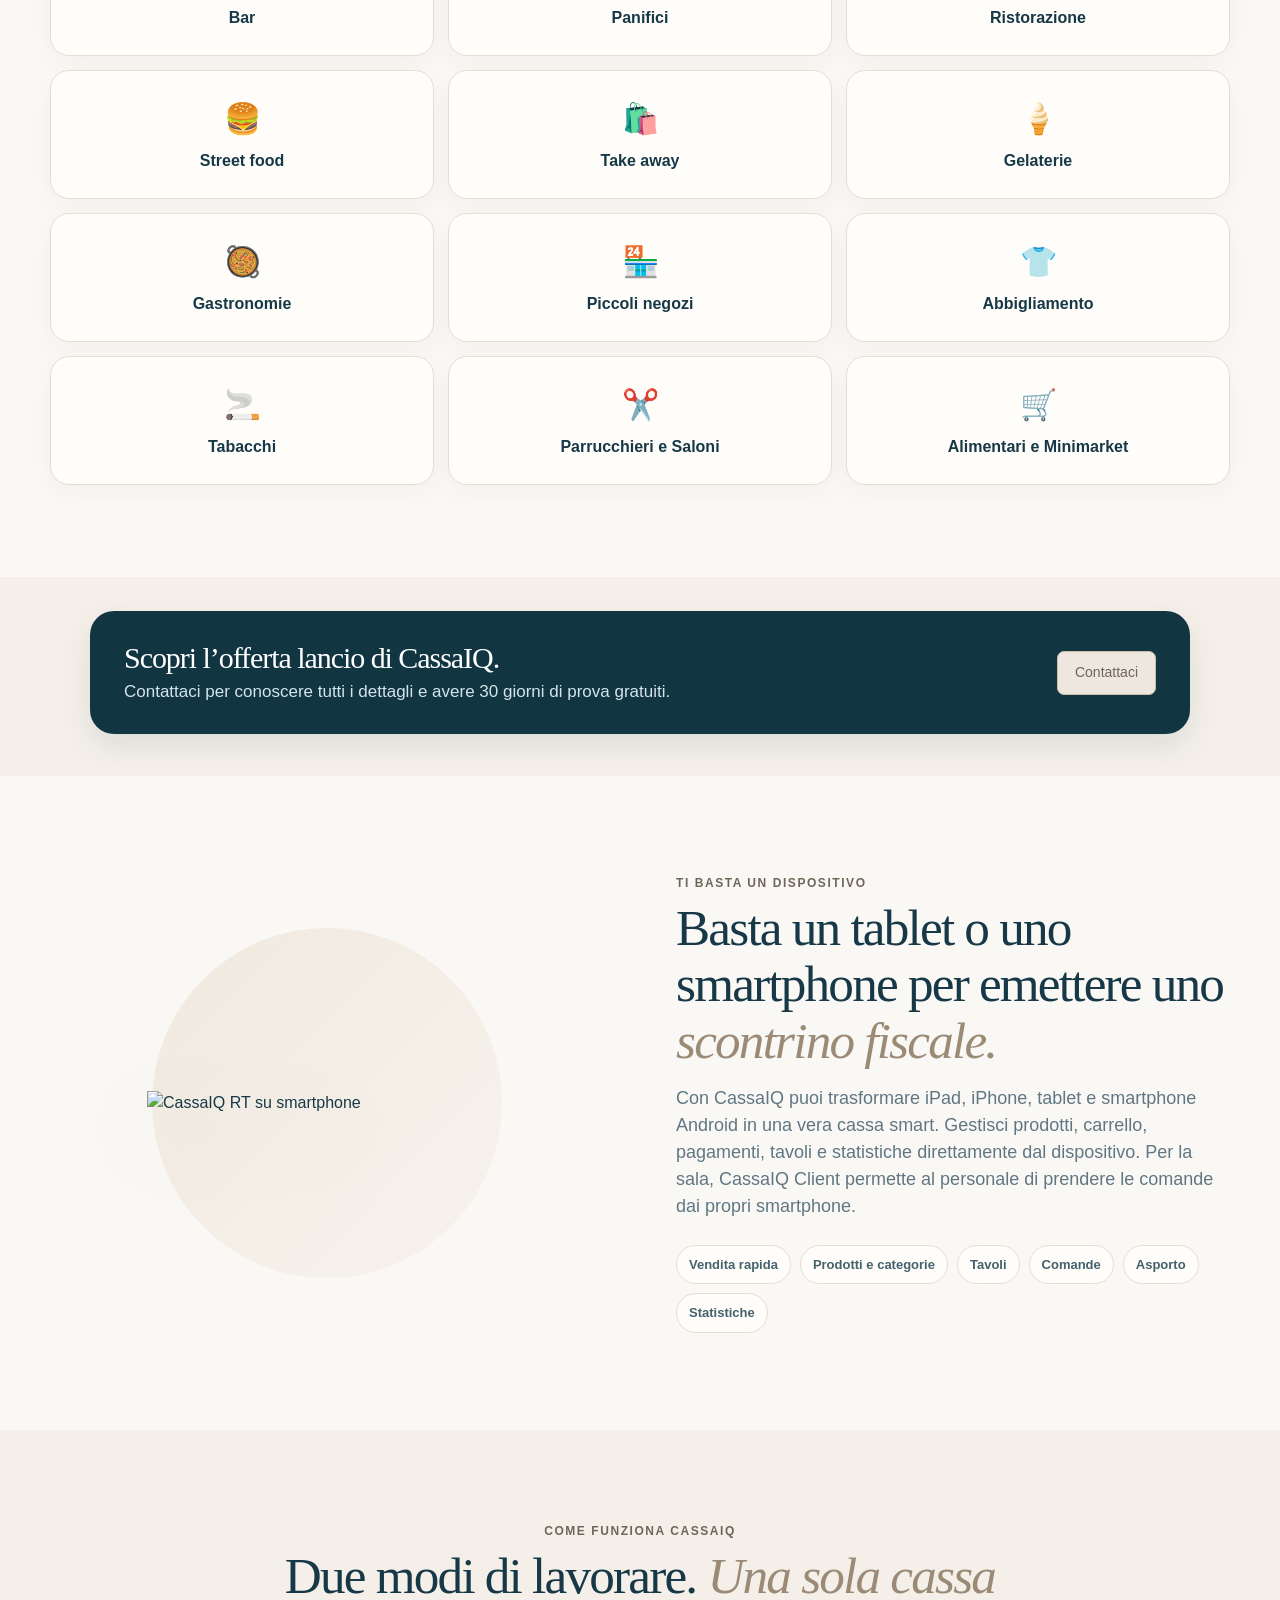
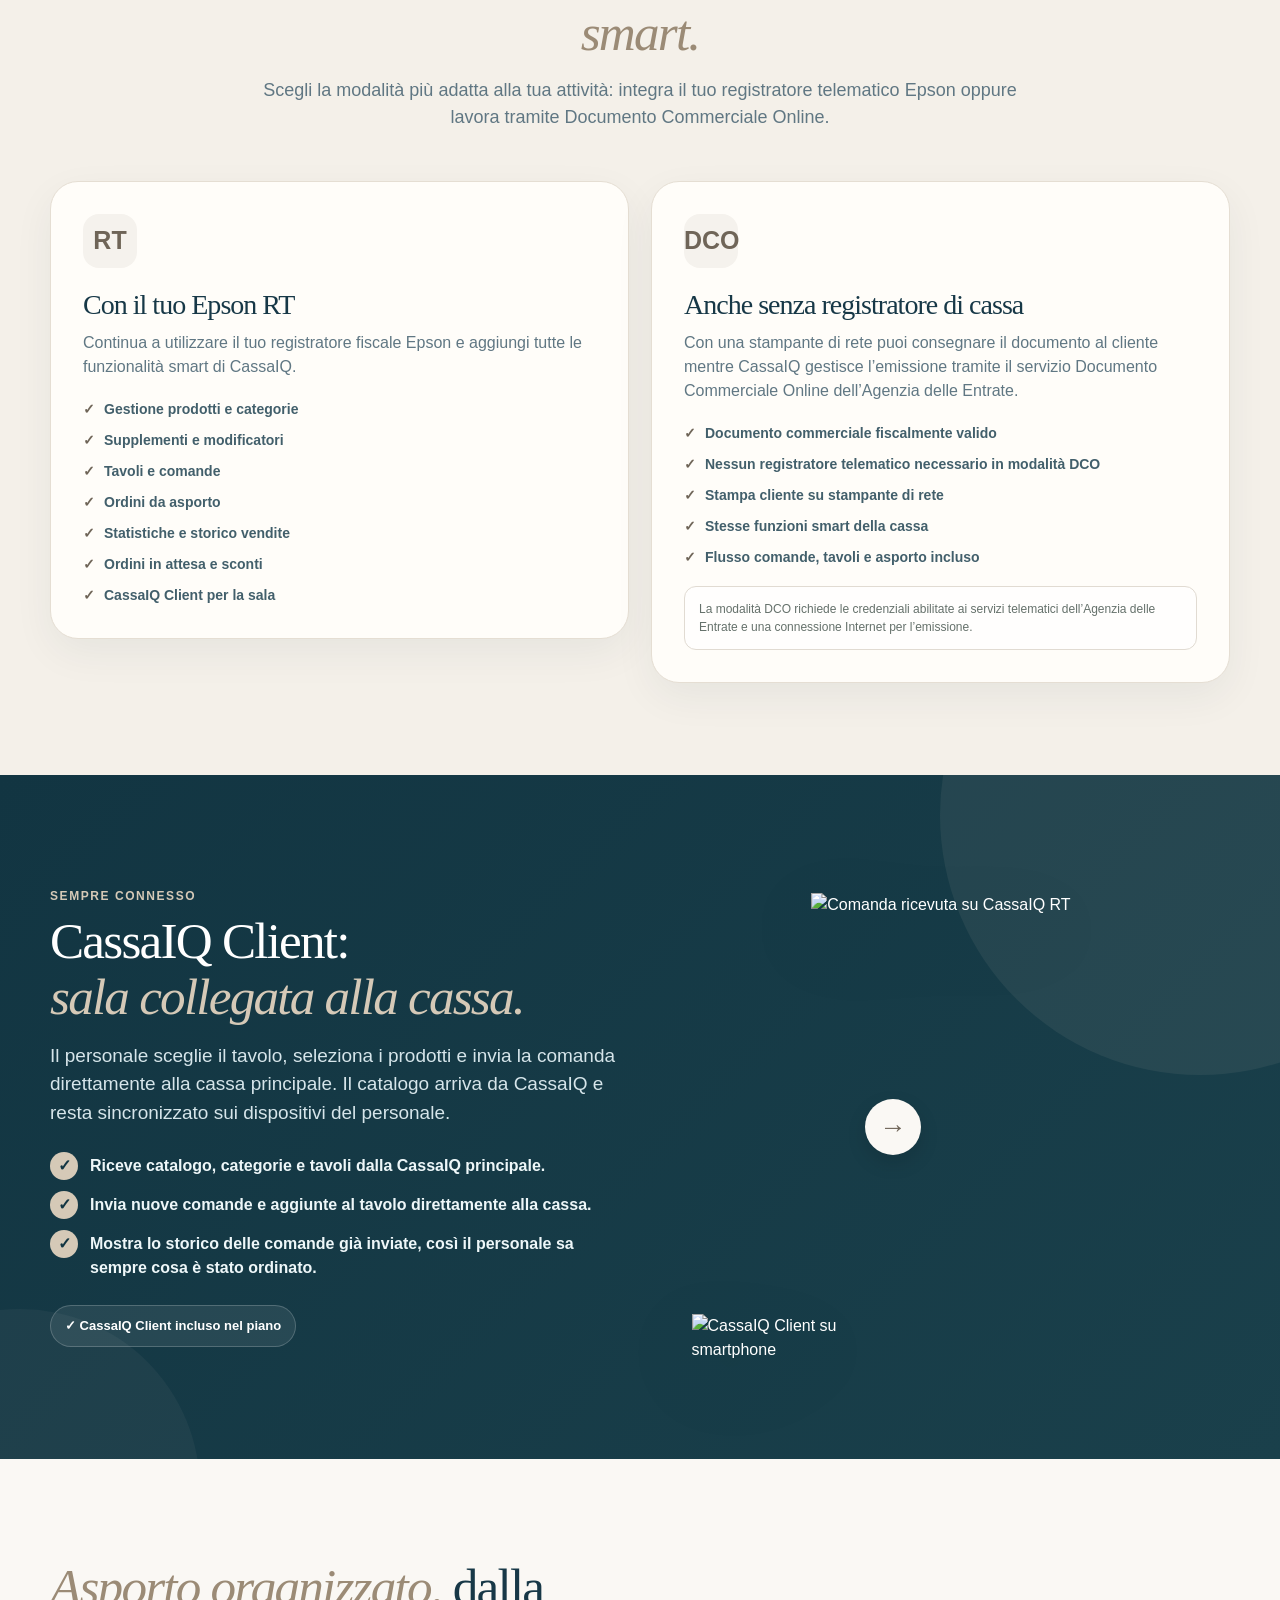
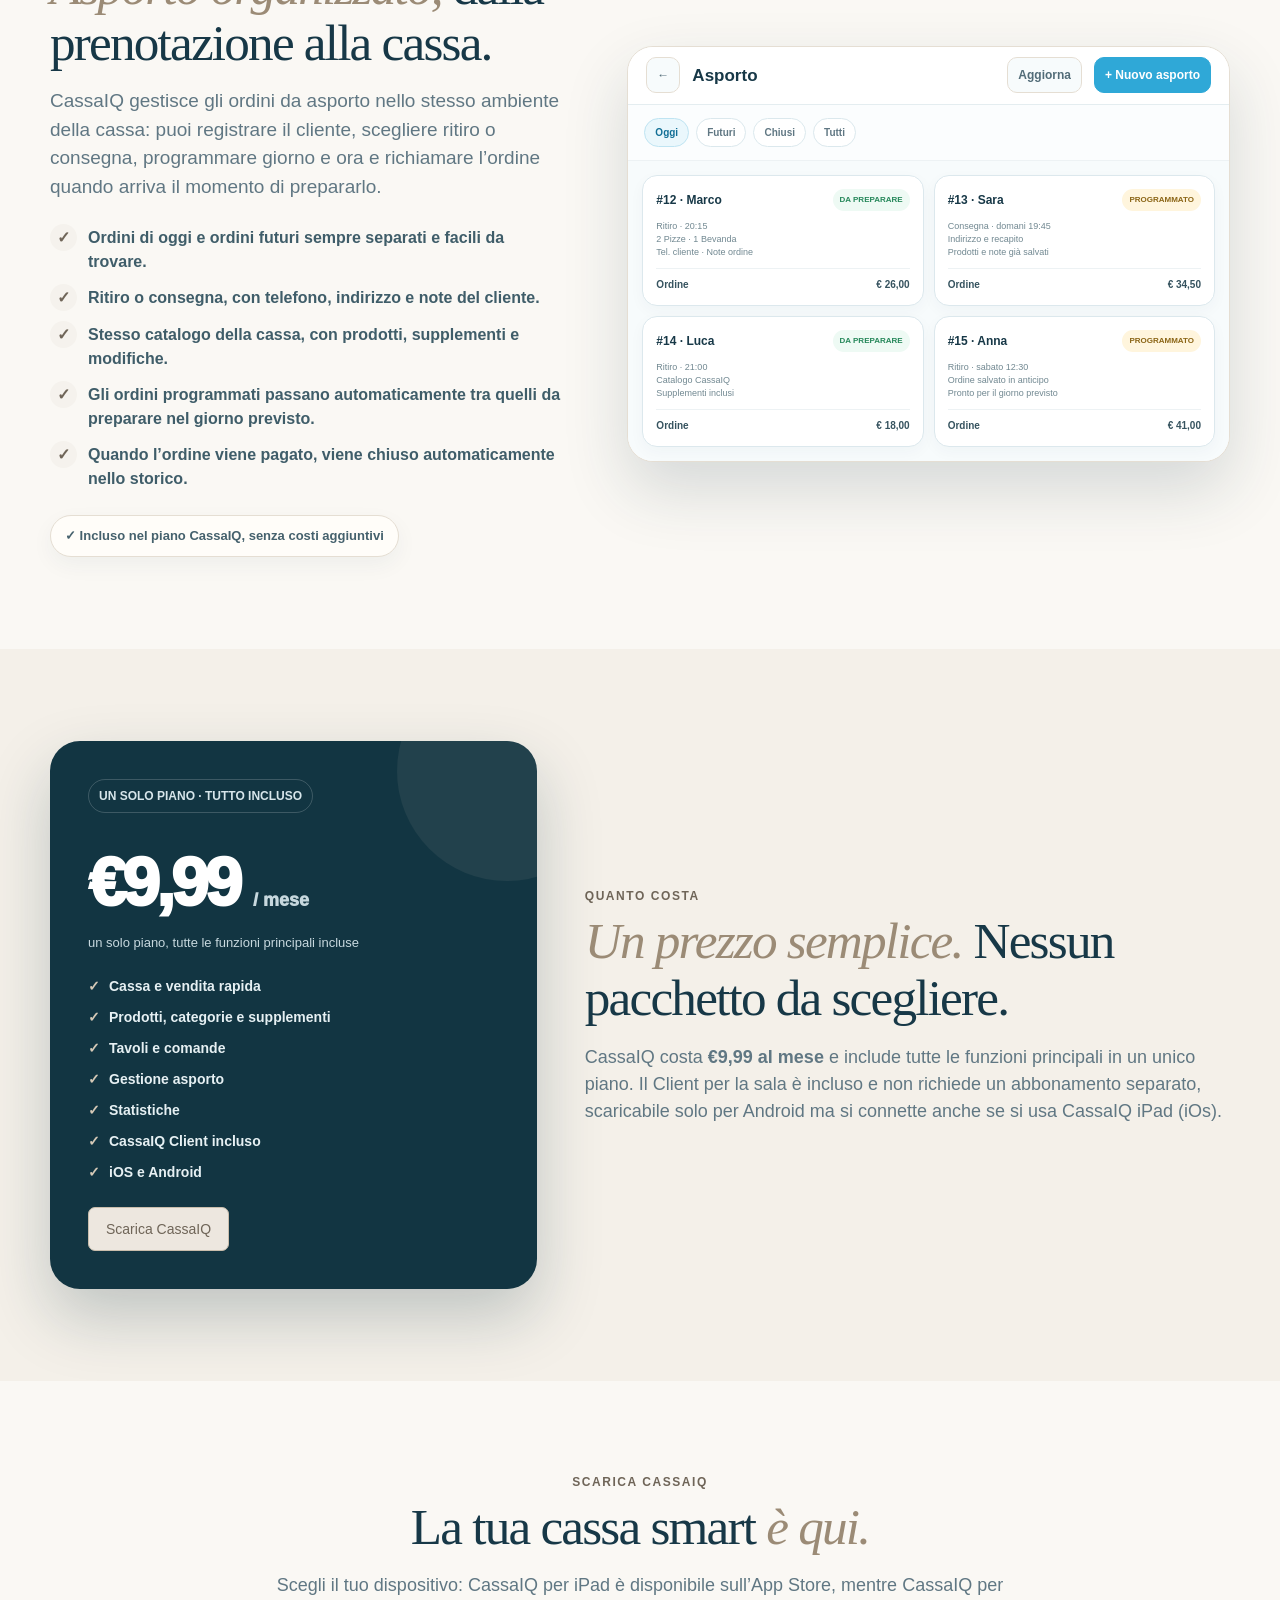
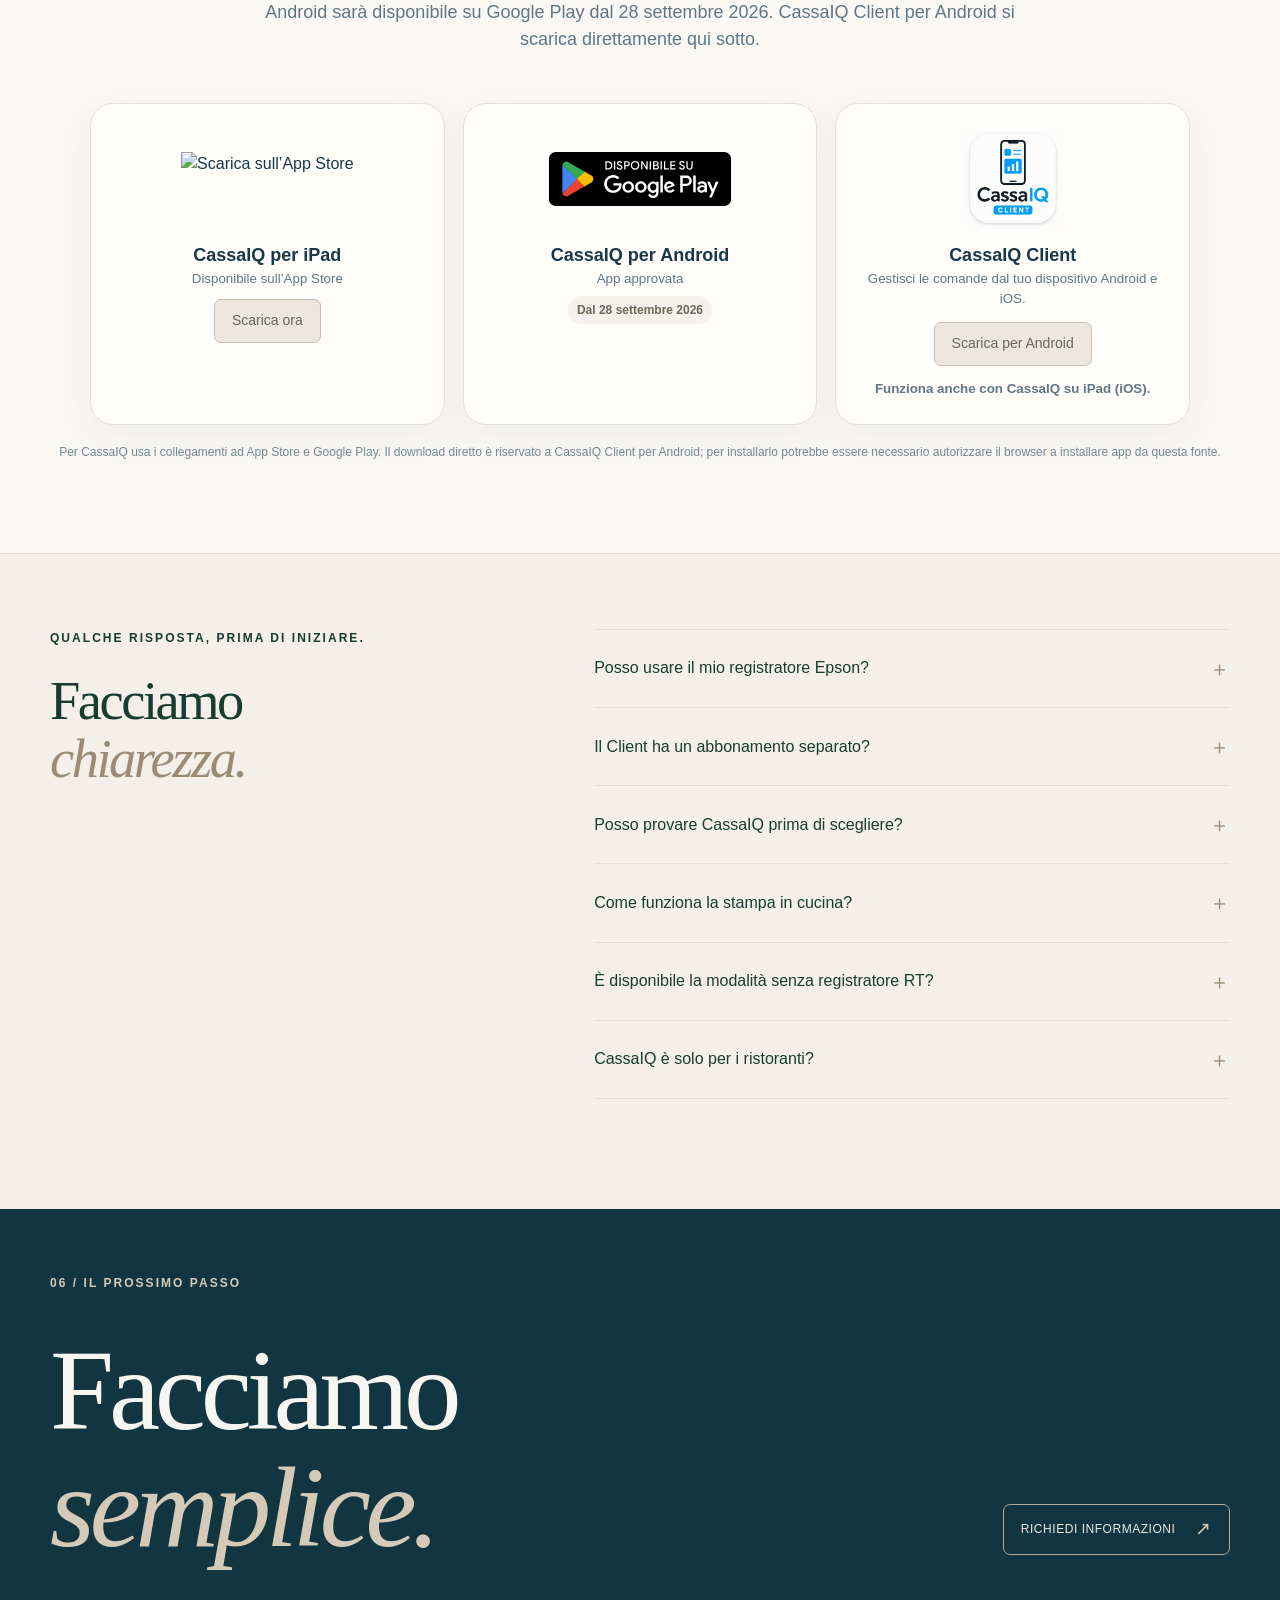
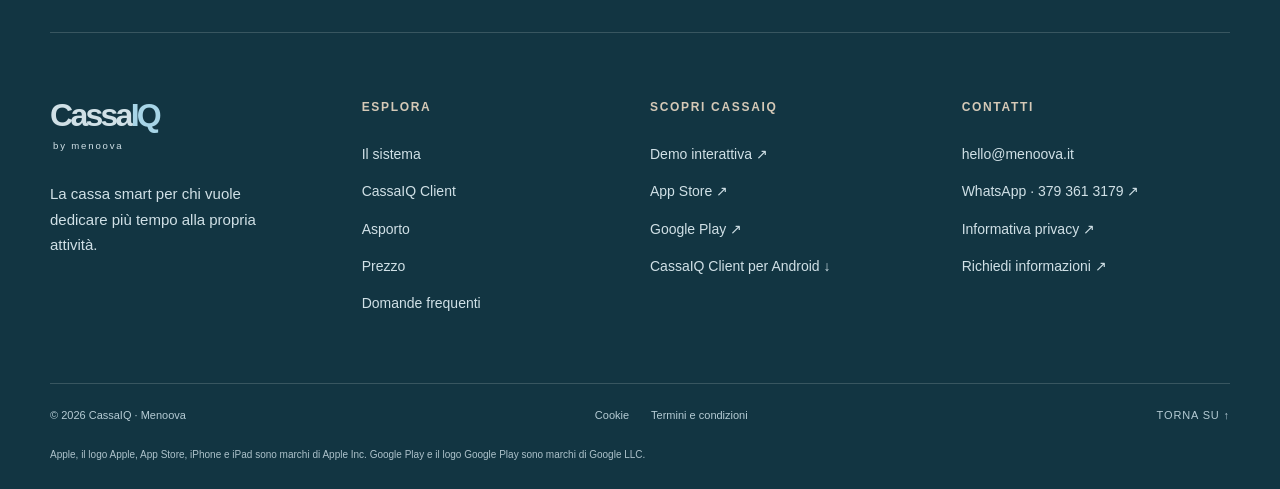
==== commit 656e93d7: "Add files via upload" ====
--- a/index.html
+++ b/index.html
@@ -1,6 +1,23 @@
 <!doctype html>
 <html lang="it">
 <head>
+  <!-- Google Tag Manager -->
+  <script>(function(w,d,s,l,i){if(!['cassaiq.it','www.cassaiq.it'].includes(location.hostname)||new URLSearchParams(location.search).has('demoBackground'))return;w[l]=w[l]||[];w[l].push({'gtm.start':
+  new Date().getTime(),event:'gtm.js'});var f=d.getElementsByTagName(s)[0],
+  j=d.createElement(s),dl=l!='dataLayer'?'&l='+l:'';j.async=true;j.src=
+  'https://www.googletagmanager.com/gtm.js?id='+i+dl;f.parentNode.insertBefore(j,f);
+  })(window,document,'script','dataLayer','GTM-WZCKPW9D');</script>
+  <!-- End Google Tag Manager -->
+
+  <!-- Google tag (gtag.js) - non configurare di nuovo G-7CZZF562H5 dentro GTM -->
+  <script>if(['cassaiq.it','www.cassaiq.it'].includes(location.hostname)&&!new URLSearchParams(location.search).has('demoBackground')){const t=document.createElement('script');t.async=true;t.src='https://www.googletagmanager.com/gtag/js?id=G-7CZZF562H5';document.head.appendChild(t)}</script>
+  <script>
+    window.dataLayer = window.dataLayer || [];
+    function gtag(){dataLayer.push(arguments);}
+    gtag('js', new Date());
+    gtag('config', 'G-7CZZF562H5');
+  </script>
+
   <meta charset="utf-8">
   <meta name="viewport" content="width=device-width, initial-scale=1">
   <meta name="theme-color" content="#2fa8d7">
@@ -16,14 +33,18 @@
       --radius:26px;
     }
     *{box-sizing:border-box}
-    html{scroll-behavior:smooth}
-    body{margin:0;font-family:Inter,-apple-system,BlinkMacSystemFont,"Segoe UI",Roboto,Arial,sans-serif;color:var(--ink);background:#fff;line-height:1.5}
+    html{scroll-behavior:smooth;scroll-padding-top:88px;width:100%;max-width:100%;overflow-x:hidden;overscroll-behavior-x:none}
+    body{margin:0;font-family:Inter,-apple-system,BlinkMacSystemFont,"Segoe UI",Roboto,Arial,sans-serif;color:var(--ink);background:#fff;line-height:1.5;width:100%;max-width:100%;overflow-x:hidden;position:relative;touch-action:pan-y}
+    @supports (overflow:clip){html,body{overflow-x:clip}}
     a{text-decoration:none;color:inherit}
-    .container{width:min(1180px,calc(100% - 40px));margin:auto}
+    .launch-banner{padding:10px 20px;background:#123542;color:#e8f6fa;text-align:center;font-size:14px;font-weight:800;letter-spacing:.01em}
+    .launch-banner strong{color:#7edcf7}.launch-banner .sep{display:inline-block;margin:0 12px;color:#7fa0ad}
+    .container{width:min(1180px,calc(100% - 40px));max-width:100%;margin:auto}
+    img,video{max-width:100%}
     .nav{height:76px;display:flex;align-items:center;justify-content:space-between;gap:24px}
     .brand{display:flex;align-items:center;gap:11px;font-weight:900;font-size:24px;letter-spacing:-.7px}
     .brand img{width:42px;height:42px;border-radius:11px;box-shadow:0 7px 18px rgba(47,168,215,.18)}.brand-word{display:inline-flex;align-items:baseline;letter-spacing:-.7px}.brand-cassa{color:#123542}.brand-iq{color:#2fa8d7}
-    .navlinks{display:flex;align-items:center;gap:25px;color:#4c6672;font-weight:700;font-size:14px}
+    .navlinks{display:flex;align-items:center;gap:18px;color:#4c6672;font-weight:700;font-size:13px}
     .nav-cta,.btn-primary,.btn-secondary{display:inline-flex;align-items:center;justify-content:center;border-radius:13px;font-weight:800;transition:.2s ease}
     .nav-cta{background:var(--blue);color:#fff;padding:11px 16px}
     .nav-cta:hover,.btn-primary:hover{transform:translateY(-1px);box-shadow:0 12px 26px rgba(47,168,215,.24)}
@@ -81,6 +102,9 @@
     .video-shell:before{content:"";position:absolute;inset:-22px -24px 18px 22px;border-radius:36px;background:linear-gradient(135deg,rgba(47,168,215,.16),rgba(85,197,138,.16));transform:rotate(2deg);z-index:0}
     .video-player{position:relative;z-index:1;width:100%;aspect-ratio:1/1;display:block;object-fit:cover;border-radius:30px;background:#0f2028;box-shadow:0 30px 70px rgba(23,56,71,.22);border:1px solid rgba(255,255,255,.75)}
     .video-duration{position:absolute;z-index:2;right:16px;top:16px;background:rgba(15,32,40,.78);color:#fff;border-radius:999px;padding:7px 10px;font-size:12px;font-weight:850;backdrop-filter:blur(8px)}
+    .contact-cta-section{padding:34px 0 42px;background:#f7fbfc}
+    .contact-cta-section .download-trial{max-width:1100px;margin:0 auto}
+    .contact-cta-section .btn-primary{min-width:220px;padding:18px 28px;font-size:17px}
     .phone-section{background:#f7fbfc}
     .split{display:grid;grid-template-columns:1fr 1fr;gap:72px;align-items:center}
     .phone-stage{min-height:470px;position:relative;display:grid;place-items:center}
@@ -121,8 +145,33 @@
     .client-tablet-screen{height:100%;background:#f8fbfc;border-radius:15px;overflow:hidden;display:grid;grid-template-rows:40px 1fr}.client-tablet-top{background:#fff;border-bottom:1px solid #dfe9ed;padding:0 14px;display:flex;align-items:center;color:#2fa8d7;font-weight:950;font-size:12px}.client-tablet-body{padding:13px;display:grid;grid-template-columns:1fr 1fr;gap:9px}.client-order{border:1px solid #dbe8ed;border-radius:10px;background:#fff;padding:10px;font-size:8px;font-weight:800;color:#526c78}.client-order b{display:block;color:#173847;margin-bottom:6px}.client-order.hot{border-color:#8ddab2;background:#eefaf4}.client-arrow{position:absolute;z-index:5;left:44%;top:48%;transform:translate(-50%,-50%);width:75px;height:75px;border-radius:50%;background:#fff;color:#2fa8d7;box-shadow:0 15px 35px rgba(0,0,0,.22);display:grid;place-items:center;font-size:34px;font-weight:950}
     .client-bubble{position:absolute;right:3%;bottom:17px;z-index:6;background:#fff;color:#173847;border-radius:15px;padding:11px 14px;box-shadow:0 14px 30px rgba(0,0,0,.18);font-size:12px;font-weight:850}.client-bubble strong{display:block;color:#27885b;font-size:14px}
 
+    .takeaway-section{background:linear-gradient(180deg,#fff 0%,#f4fafc 100%);position:relative;overflow:hidden}
+    .takeaway-grid{display:grid;grid-template-columns:.92fr 1.08fr;gap:64px;align-items:center}
+    .takeaway-copy>p{font-size:19px;color:var(--muted);margin:0 0 25px;max-width:630px}
+    .takeaway-list{display:grid;gap:12px;margin:0;padding:0;list-style:none}
+    .takeaway-list li{display:flex;gap:11px;align-items:flex-start;color:#3f5d69;font-weight:700}
+    .takeaway-list li:before{content:"✓";flex:0 0 27px;width:27px;height:27px;border-radius:50%;display:grid;place-items:center;background:var(--blue-soft);color:var(--blue-dark);font-weight:950;margin-top:-2px}
+    .takeaway-note{display:inline-flex;align-items:center;gap:8px;margin-top:24px;border:1px solid var(--line);background:#fff;padding:10px 14px;border-radius:999px;color:#45616d;font-size:13px;font-weight:850;box-shadow:0 8px 22px rgba(23,56,71,.05)}
+    .takeaway-demo{position:relative;min-height:470px;display:flex;align-items:center;justify-content:center}
+    .takeaway-panel{position:relative;width:min(610px,100%);background:#fff;border:1px solid var(--line);border-radius:26px;box-shadow:0 28px 65px rgba(23,56,71,.16);overflow:hidden;z-index:2}
+    .takeaway-top{height:58px;padding:0 18px;display:flex;align-items:center;gap:12px;border-bottom:1px solid #e4edf0;background:#fff;font-size:12px;font-weight:900;color:#36535f}
+    .takeaway-title{font-size:17px;color:#173847;margin-right:auto}
+    .takeaway-top .mini-btn{border:1px solid var(--line);border-radius:10px;padding:8px 10px;background:#f7fbfc;color:#526c78}
+    .takeaway-top .mini-btn.primary{background:var(--blue);color:#fff;border-color:var(--blue)}
+    .takeaway-filters{display:flex;gap:7px;padding:13px 16px;border-bottom:1px solid #edf2f4;background:#fbfdfe;overflow:hidden}
+    .takeaway-filter{font-size:10px;font-weight:850;border:1px solid #dbe8ed;background:#fff;color:#607783;border-radius:999px;padding:6px 10px;white-space:nowrap}
+    .takeaway-filter.active{background:#eaf7fc;color:var(--blue-dark);border-color:#bfe4f2}
+    .takeaway-orders{padding:14px;display:grid;grid-template-columns:repeat(2,1fr);gap:10px;background:#f7fbfc}
+    .takeaway-order{background:#fff;border:1px solid #dce8ed;border-radius:15px;padding:13px;box-shadow:0 5px 15px rgba(23,56,71,.035)}
+    .takeaway-order-head{display:flex;align-items:center;gap:8px;margin-bottom:9px}.takeaway-order-head b{font-size:12px;color:#173847}.takeaway-badge{margin-left:auto;font-size:8px;font-weight:900;border-radius:999px;padding:5px 7px;background:#eefaf4;color:var(--green-dark)}
+    .takeaway-order.scheduled .takeaway-badge{background:#fff5dd;color:#8b6516}
+    .takeaway-order small{display:block;color:#718891;font-size:9px;line-height:1.45}.takeaway-total{margin-top:9px;padding-top:8px;border-top:1px solid #edf2f4;display:flex;justify-content:space-between;font-size:10px;font-weight:900;color:#36535f}
+    .takeaway-orb{position:absolute;width:380px;height:380px;border-radius:50%;background:linear-gradient(135deg,#dff4fb,#e7f8ed);filter:blur(3px);opacity:.8}
+    @media(max-width:900px){.takeaway-grid{grid-template-columns:1fr;gap:28px}.takeaway-copy{text-align:center}.takeaway-copy>p{margin-left:auto;margin-right:auto}.takeaway-list{max-width:680px;margin-left:auto;margin-right:auto;text-align:left}.takeaway-note{margin-left:auto;margin-right:auto}.takeaway-demo{min-height:410px}}
+    @media(max-width:600px){.takeaway-demo{min-height:335px}.takeaway-panel{border-radius:20px}.takeaway-top{padding:0 10px;gap:6px}.takeaway-title{font-size:14px}.takeaway-top .mini-btn{padding:6px 7px;font-size:9px}.takeaway-orders{grid-template-columns:1fr;padding:10px}.takeaway-order:nth-child(n+3){display:none}.takeaway-orb{width:270px;height:270px}}
+
     .audience{background:#f7fbfc}
-    .audience-grid{display:grid;grid-template-columns:repeat(5,1fr);gap:14px}.aud-card{background:#fff;border:1px solid var(--line);border-radius:19px;padding:25px 16px;text-align:center;font-weight:850;box-shadow:0 8px 25px rgba(23,56,71,.035)}.aud-card span{font-size:30px;display:block;margin-bottom:8px}
+    .audience-grid{display:grid;grid-template-columns:repeat(3,1fr);gap:14px}.aud-card{background:#fff;border:1px solid var(--line);border-radius:19px;padding:25px 16px;text-align:center;font-weight:850;box-shadow:0 8px 25px rgba(23,56,71,.035)}.aud-card span{font-size:30px;display:block;margin-bottom:8px}
 
     .price-wrap{display:grid;grid-template-columns:.86fr 1.14fr;gap:48px;align-items:center}
     .price-card{background:#123542;color:#fff;border-radius:30px;padding:38px;box-shadow:0 28px 65px rgba(18,53,66,.23);position:relative;overflow:hidden}.price-card:after{content:"";position:absolute;width:220px;height:220px;border-radius:50%;background:rgba(85,197,138,.16);right:-80px;top:-80px}
@@ -130,9 +179,21 @@
     .price-copy h2{text-align:left}.price-copy p{font-size:18px;color:var(--muted)}
 
     .platforms{background:linear-gradient(180deg,#fbfeff,#f2f9fc)}
-    .store-grid{display:grid;grid-template-columns:1fr 1fr;gap:18px;max-width:780px;margin:34px auto 0}.store-card{background:#fff;border:1px solid var(--line);border-radius:23px;padding:24px;display:flex;align-items:center;gap:17px;box-shadow:0 12px 34px rgba(23,56,71,.055)}.store-icon{width:58px;height:58px;border-radius:15px;display:grid;place-items:center;background:#123542;color:white;font-size:27px}.store-card b{font-size:18px;display:block}.store-card small{color:var(--muted)}
+    .store-grid{display:grid;grid-template-columns:repeat(3,minmax(0,1fr));gap:18px;max-width:1100px;margin:34px auto 0}.store-card{background:#fff;border:1px solid var(--line);border-radius:23px;padding:25px;display:flex;flex-direction:column;align-items:center;justify-content:center;text-align:center;gap:13px;box-shadow:0 12px 34px rgba(23,56,71,.055)}.store-grid .store-card{justify-content:flex-start}.store-grid .store-badge-link{height:100px;align-items:center;justify-content:center}.store-card b{font-size:18px;display:block}.store-card small{display:block;color:var(--muted)}
+    .store-badge-link{display:inline-flex;padding:10px;transition:transform .2s ease}.store-badge-link:hover{transform:translateY(-2px)}.store-badge{display:block;width:auto;height:54px;max-width:100%}
+    .store-date{display:inline-flex;margin-top:7px;padding:5px 9px;border-radius:999px;background:var(--blue-soft);color:var(--blue-dark);font-size:12px;font-weight:900}
     .store-note{text-align:center;color:#718891;font-size:12px;margin-top:18px}
-    .footer{padding:34px 0;border-top:1px solid var(--line);background:#fff;color:#6b8089;font-size:13px}.footer-row{display:flex;align-items:center;justify-content:space-between;gap:20px}.footer-links{display:flex;gap:18px;flex-wrap:wrap}
+    .contact-section{background:#fff}
+    .contact-grid{display:grid;grid-template-columns:.82fr 1.18fr;gap:62px;align-items:start}
+    .contact-copy h2{margin-bottom:18px}.contact-copy>p{font-size:18px;color:var(--muted);margin:0 0 26px}
+    .contact-details{display:grid;gap:12px}.contact-details a,.contact-details span{display:flex;align-items:center;gap:11px;font-weight:800;color:#36535f}.contact-details i{width:36px;height:36px;border-radius:11px;background:var(--blue-soft);color:var(--blue-dark);display:grid;place-items:center;font-style:normal}
+    .contact-form{background:#f7fbfc;border:1px solid var(--line);border-radius:26px;padding:30px;box-shadow:0 18px 50px rgba(23,56,71,.08)}
+    .form-grid{display:grid;grid-template-columns:1fr 1fr;gap:17px}.form-field{display:grid;gap:7px}.form-field.full{grid-column:1/-1}.form-field label{font-size:13px;font-weight:850;color:#36535f}
+    .form-field input,.form-field select,.form-field textarea{width:100%;border:1px solid #cfdee4;border-radius:12px;background:#fff;color:var(--ink);font:inherit;padding:13px 14px;outline:none;transition:border-color .2s ease,box-shadow .2s ease}.form-field textarea{min-height:132px;resize:vertical}.form-field input:focus,.form-field select:focus,.form-field textarea:focus{border-color:var(--blue);box-shadow:0 0 0 4px rgba(47,168,215,.12)}
+    .form-field[hidden]{display:none}.contact-submit:disabled{opacity:.7;cursor:wait;transform:none;box-shadow:none}.form-status.is-error{color:#b2473e}.contact-honeypot{position:absolute!important;left:-10000px!important;width:1px!important;height:1px!important;overflow:hidden!important}
+    .privacy-check{grid-column:1/-1;display:flex;align-items:flex-start;gap:10px;color:#607783;font-size:13px}.privacy-check input{margin-top:3px}.privacy-check a{color:var(--blue-dark);font-weight:800}
+    .contact-submit{grid-column:1/-1;border:0;cursor:pointer;font:inherit}.form-note{grid-column:1/-1;margin:0;color:#718891;font-size:12px}.form-status{grid-column:1/-1;margin:0;color:var(--green-dark);font-size:13px;font-weight:800;min-height:20px}
+    .footer{padding:34px 0;border-top:1px solid var(--line);background:#fff;color:#6b8089;font-size:13px}.footer-row{display:flex;align-items:center;justify-content:space-between;gap:20px}.footer-links{display:flex;gap:18px;flex-wrap:wrap}.site-counter{display:inline-flex;align-items:center;gap:7px;padding:7px 11px;border:1px solid var(--line);border-radius:999px;background:#f7fbfc;color:#607783;font-size:12px;font-weight:800;white-space:nowrap}.site-counter strong{color:var(--blue-dark);font-size:13px;font-variant-numeric:tabular-nums}.site-counter[hidden]{display:none!important}.trademark-note{max-width:1180px;margin:22px auto 0;padding-top:18px;border-top:1px solid #e7eef1;color:#8a9ba3;font-size:11px;line-height:1.55;text-align:center}
 
     @media(max-width:900px){
       .client-grid{grid-template-columns:1fr;gap:35px}.client-copy{text-align:center}.client-copy>p{margin-left:auto;margin-right:auto}.client-list{max-width:650px;margin-left:auto;margin-right:auto;text-align:left}.client-free{margin-left:auto;margin-right:auto}.client-demo{min-height:440px;max-width:620px;margin:auto}
@@ -142,6 +203,9 @@
     }
     @media(max-width:600px){
       .container{width:min(100% - 26px,1180px)}.nav{height:66px}.video-section{padding:64px 0}.video-player{border-radius:22px}.video-shell:before{inset:-12px -10px 12px 10px;border-radius:26px}.video-duration{right:10px;top:10px}.brand{font-size:20px}.brand img{width:36px;height:36px}.nav-cta{font-size:12px;padding:9px 11px}.hero{padding:44px 0 48px}.hero-question{letter-spacing:-2.5px}.hero-brand{letter-spacing:-3px}.hero p{font-size:18px}.device-stage{min-height:315px}.tablet{width:100%;border-width:7px;border-radius:20px}.blob{width:290px;height:290px}.pos-main{grid-template-columns:repeat(2,1fr)}.tile{font-size:7px}.fc1,.fc2{display:none}.trial h2{font-size:27px}section{padding:68px 0}.split{gap:20px}.phone-stage{min-height:430px}.phone-image{width:min(230px,64vw);max-height:430px;height:auto}.mode-card{padding:25px}.audience-grid{grid-template-columns:1fr 1fr}.aud-card{padding:20px 10px}.store-grid{grid-template-columns:1fr}.footer-row{flex-direction:column;text-align:center}.footer-links{justify-content:center}.price{font-size:58px}.client-demo{min-height:390px}.client-phone{width:155px;height:310px;left:0}.client-tablet{width:285px;right:-8px;top:45px}.client-arrow{width:58px;height:58px;font-size:26px;left:43%}.client-bubble{display:none}}
+
+    @media(max-width:900px){.contact-grid{grid-template-columns:1fr;gap:34px}.contact-copy{text-align:center}.contact-copy>p{max-width:680px;margin-left:auto;margin-right:auto}.contact-details{max-width:420px;margin:auto;text-align:left}}
+    @media(max-width:600px){.launch-banner{padding:9px 12px;font-size:12px}.launch-banner .sep{display:block;height:2px;overflow:hidden}.contact-form{padding:22px 17px}.form-grid{grid-template-columns:1fr}.form-field.full,.privacy-check,.contact-submit,.form-note,.form-status{grid-column:1}.contact-details a,.contact-details span{font-size:14px}}
 
     .faq-section{background:#f7fbfc;border-top:1px solid #edf3f5}
     .faq-wrap{max-width:900px;margin:0 auto}
@@ -155,14 +219,15 @@
     .faq-answer p{margin:0 0 10px}.faq-answer p:last-child{margin-bottom:0}
     .faq-answer strong{color:#294c59}
 
-    body{overflow-x:hidden}
+    .launch-banner,.site-header,main,.footer{width:100%;max-width:100%;overflow-x:hidden}
+    @supports (overflow:clip){.launch-banner,.site-header,main,.footer{overflow-x:clip}}
     .site-header{position:sticky;top:0;z-index:50;background:rgba(255,255,255,.78);backdrop-filter:saturate(180%) blur(14px);-webkit-backdrop-filter:saturate(180%) blur(14px);border-bottom:1px solid transparent;transition:background .25s ease,border-color .25s ease,box-shadow .25s ease}
     .site-header.scrolled{background:rgba(255,255,255,.88);border-color:rgba(219,232,237,.8);box-shadow:0 14px 30px rgba(23,56,71,.06)}
     .reveal{opacity:0;transform:translateY(34px) scale(.985);transition:opacity .8s ease,transform .8s cubic-bezier(.2,.7,.2,1);transition-delay:var(--reveal-delay,0ms)}
     .reveal.from-left{transform:translateX(-42px) scale(.985)}
     .reveal.from-right{transform:translateX(42px) scale(.985)}
     .reveal.in-view{opacity:1;transform:none}
-    .hero,.client-section,.platforms,.phone-section,.modes,.audience,#prezzo,.faq-section{position:relative;overflow:hidden}
+    .hero,.client-section,.platforms,.phone-section,.modes,.audience,#prezzo,.faq-section,.contact-section{position:relative;overflow:hidden}
     .hero::before,.hero::after,.client-section .orb,.platforms .orb{content:"";position:absolute;border-radius:50%;pointer-events:none;filter:blur(8px);opacity:.6}
     .hero::before{width:260px;height:260px;left:-60px;top:60px;background:radial-gradient(circle,#bceeff 0%,rgba(188,238,255,0) 68%);animation:drift 14s ease-in-out infinite}
     .hero::after{width:280px;height:280px;right:-70px;bottom:30px;background:radial-gradient(circle,#d8f7e5 0%,rgba(216,247,229,0) 70%);animation:drift 16s ease-in-out infinite reverse}
@@ -192,7 +257,7 @@
     .trial-row{position:relative;z-index:1}
     .section-head{position:relative;z-index:1}
     .store-card:nth-child(1){--reveal-delay:80ms}.store-card:nth-child(2){--reveal-delay:180ms}
-    .aud-card:nth-child(1){--reveal-delay:0ms}.aud-card:nth-child(2){--reveal-delay:70ms}.aud-card:nth-child(3){--reveal-delay:140ms}.aud-card:nth-child(4){--reveal-delay:210ms}.aud-card:nth-child(5){--reveal-delay:280ms}
+    .aud-card:nth-child(1){--reveal-delay:0ms}.aud-card:nth-child(2){--reveal-delay:70ms}.aud-card:nth-child(3){--reveal-delay:140ms}.aud-card:nth-child(4){--reveal-delay:210ms}.aud-card:nth-child(5){--reveal-delay:280ms}.aud-card:nth-child(6){--reveal-delay:350ms}.aud-card:nth-child(7){--reveal-delay:420ms}.aud-card:nth-child(8){--reveal-delay:490ms}.aud-card:nth-child(9){--reveal-delay:560ms}
     .faq-item:nth-child(1){--reveal-delay:0ms}.faq-item:nth-child(2){--reveal-delay:60ms}.faq-item:nth-child(3){--reveal-delay:120ms}.faq-item:nth-child(4){--reveal-delay:180ms}.faq-item:nth-child(5){--reveal-delay:240ms}.faq-item:nth-child(6){--reveal-delay:300ms}
     @keyframes floatDevice{0%,100%{transform:translateY(0) rotate(-2deg)}50%{transform:translateY(-12px) rotate(-1deg)}}
     @keyframes blobFloat{0%,100%{transform:rotate(-6deg) scale(1)}50%{transform:rotate(2deg) scale(1.04)}}
@@ -213,43 +278,54 @@
     .client-real-phone{position:absolute;left:1%;bottom:5px;width:31%;max-width:205px;z-index:4;filter:drop-shadow(0 24px 38px rgba(0,0,0,.2));animation:floatDevice 6.8s ease-in-out infinite}
     .client-real-tablet{position:absolute;right:-2%;top:26px;width:79%;max-width:585px;z-index:2;filter:drop-shadow(0 26px 44px rgba(0,0,0,.22));animation:floatDevice 7.4s ease-in-out infinite 1.1s}
     .client-real-arrow{position:absolute;z-index:6;left:38%;top:52%;transform:translate(-50%,-50%);width:72px;height:72px;border-radius:50%;background:#fff;color:var(--blue);display:grid;place-items:center;font-size:34px;font-weight:950;box-shadow:0 16px 36px rgba(0,0,0,.22);animation:arrowFlow 2.2s ease-in-out infinite}
-    .download-trial{max-width:820px;margin:34px auto 0;padding:24px 26px;border-radius:24px;background:linear-gradient(135deg,#123542,#18546b);color:#fff;display:flex;align-items:center;justify-content:space-between;gap:22px;box-shadow:0 22px 55px rgba(18,53,66,.18)}
-    .download-trial strong{display:block;font-size:24px;letter-spacing:-.7px}.download-trial span{display:block;color:#d3e4ea;margin-top:3px}.download-trial .btn-primary{background:#fff;color:#173847;white-space:nowrap;box-shadow:none}
-    @media(max-width:900px){.client-real-demo{min-height:430px}.download-trial{flex-direction:column;text-align:center}}
+    .contact-cta-section{padding:34px 0 42px;background:#f7fbfc}
+    .download-trial{max-width:1080px;margin:0 auto;padding:30px 34px;border-radius:24px;background:linear-gradient(135deg,#123542,#18546b);color:#fff;display:flex;align-items:center;justify-content:space-between;gap:28px;box-shadow:0 22px 55px rgba(18,53,66,.18)}
+    .download-trial strong{display:block;font-size:27px;letter-spacing:-.8px}.download-trial span{display:block;color:#d3e4ea;margin-top:5px;font-size:17px}.download-trial .btn-primary{background:#fff;color:#173847;white-space:nowrap;box-shadow:none;min-width:210px;padding:17px 28px;font-size:17px}
+    @media(max-width:900px){.reveal.from-left,.reveal.from-right{transform:translateY(34px) scale(.985)}.reveal.in-view{transform:none}.client-real-demo{min-height:430px}.download-trial{flex-direction:column;text-align:center}}
     @media(max-width:600px){.device-image{width:100%}.phone-image{width:min(230px,64vw)}.client-real-demo{min-height:350px}.client-real-phone{width:35%;left:0}.client-real-tablet{width:78%;right:-5%;top:45px}.client-real-arrow{width:54px;height:54px;font-size:25px;left:37%}.download-trial{padding:21px 18px}.download-trial strong{font-size:21px}}
 
-
-    /* Download APK diretto - attivabile/disattivabile da JS */
-    .apk-downloads{max-width:980px;margin:34px auto 0;padding:30px;border:1px solid var(--line);border-radius:28px;background:#fff;box-shadow:0 18px 48px rgba(23,56,71,.07)}
-    .apk-downloads-head{text-align:center;margin-bottom:22px}
-    .apk-downloads-head .eyebrow{margin-bottom:6px}
-    .apk-downloads-head h3{margin:0 0 8px;font-size:30px;letter-spacing:-1.2px;color:#173847}
-    .apk-downloads-head p{margin:0;color:var(--muted)}
-    .apk-grid{display:grid;grid-template-columns:1fr 1fr;gap:16px}
-    .apk-card{border:1px solid var(--line);border-radius:20px;padding:22px;background:linear-gradient(180deg,#fff,#f9fcfd)}
-    .apk-card-top{display:flex;align-items:flex-start;justify-content:space-between;gap:14px;margin-bottom:12px}
-    .apk-card h4{margin:0;font-size:21px;letter-spacing:-.5px;color:#173847}
-    .apk-card p{margin:6px 0 0;color:var(--muted);font-size:14px}
-    .apk-badge{flex:0 0 auto;display:inline-flex;align-items:center;border-radius:999px;padding:7px 10px;background:var(--blue-soft);color:var(--blue-dark);font-size:11px;font-weight:900;letter-spacing:.04em}
-    .apk-badge.client{background:var(--green-soft);color:var(--green-dark)}
-    .apk-btn{display:inline-flex;align-items:center;justify-content:center;width:100%;margin-top:10px;border:0;border-radius:13px;padding:14px 16px;background:linear-gradient(135deg,#36b3df,#238eb7);color:#fff;font-weight:900;cursor:pointer;transition:.2s ease}
-    .apk-btn:hover{transform:translateY(-1px);box-shadow:0 12px 26px rgba(47,168,215,.2)}
-    .apk-test-note{margin:18px 0 0;padding:12px 14px;border-radius:12px;background:#fff8e8;border:1px solid #f2dfad;color:#72591d;font-size:12.5px;font-weight:700;text-align:center}
-    @media(max-width:700px){.apk-grid{grid-template-columns:1fr}.apk-downloads{padding:22px 17px}.apk-downloads-head h3{font-size:25px}}
-
-  </style>
+  
+    /* Menu mobile */
+    .mobile-menu-toggle{display:none}
+    @media(max-width:900px){
+      .site-header{overflow:visible}
+      .nav{position:relative}
+      .mobile-menu-toggle{display:inline-flex;align-items:center;gap:9px;border:0;border-radius:13px;background:var(--blue);color:#fff;padding:11px 16px;font:inherit;font-size:14px;font-weight:800;cursor:pointer;min-height:44px}
+      .mobile-menu-toggle svg{width:19px;height:19px;flex:none}
+      .mobile-menu-toggle:focus-visible,.navlinks a:focus-visible{outline:3px solid var(--blue-dark);outline-offset:3px}
+      .navlinks{display:none;position:absolute;top:calc(100% - 2px);right:0;width:min(300px,100%);max-height:calc(100dvh - 100px);overflow-y:auto;flex-direction:column;align-items:stretch;gap:3px;padding:12px;background:#fff;border:1px solid var(--line);border-radius:18px;box-shadow:0 18px 45px rgba(23,56,71,.18)}
+      .navlinks.is-open{display:flex}
+      .navlinks a:not(.nav-cta){display:block;padding:10px 12px;border-radius:10px;min-height:44px}
+      .navlinks a:not(.nav-cta):hover{background:var(--blue-soft);color:var(--blue-dark)}
+      .navlinks .nav-cta{margin-top:3px;min-height:44px;font-size:14px}
+    }
+
+  @media(max-width:900px){.store-grid{grid-template-columns:1fr;max-width:550px}}
+</style>
+  <link rel="stylesheet" href="assets/fonts.css">
+  <link rel="stylesheet" href="hybrid-footer.css">
+  <link rel="stylesheet" href="hybrid-faq.css">
+  <link rel="stylesheet" href="hybrid-accents.css">
+  <script src="inquiry.js" defer></script>
 </head>
 <body>
+  <!-- Google Tag Manager (noscript) -->
+  <noscript><iframe src="https://www.googletagmanager.com/ns.html?id=GTM-WZCKPW9D"
+  height="0" width="0" style="display:none;visibility:hidden"></iframe></noscript>
+  <!-- End Google Tag Manager (noscript) -->
+  <div class="launch-banner" role="status">CassaIQ è già disponibile su <strong>App Store</strong><span class="sep">•</span><strong>Google Play dal 28 settembre</strong></div>
   <header class="site-header"><div class="container">
     <nav class="nav">
       <a class="brand" href="#"><img src="assets/cassaiq-icon.png" alt="CassaIQ"><span class="brand-word"><span class="brand-cassa">Cassa</span><span class="brand-iq">IQ</span></span></a>
-      <div class="navlinks">
+      <button class="mobile-menu-toggle" type="button" aria-expanded="false" aria-controls="main-navigation" aria-label="Apri menu di navigazione">
+        <svg viewBox="0 0 24 24" fill="none" stroke="currentColor" stroke-width="2" stroke-linecap="round" aria-hidden="true"><path d="M4 6h16M4 12h16M4 18h16"/></svg>
+      </button>
+      <div class="navlinks" id="main-navigation">
         <a href="#come-funziona">Come funziona</a>
         <a href="#video">Video</a>
-        <a href="#client">Client</a>
         <a href="#per-chi">Per chi</a>
         <a href="#prezzo">Prezzo</a>
-        <a href="#scarica">Scarica</a>
+        <a href="#contatti" data-contact-open aria-haspopup="dialog">Contatti</a>
         <a href="#faq">FAQ</a>
         <a class="nav-cta" href="#scarica">Scarica</a>
       </div>
@@ -260,11 +336,11 @@
     <section class="hero">
       <div class="container hero-grid">
         <div class="hero-copy reveal from-left">
-          <h1><span class="hero-question">Registratore di cassa smart?</span><span class="hero-brand"><span class="hero-brand-dark">Cassa</span><span class="hero-brand-accent">IQ</span><span class="hero-brand-dot">.</span></span></h1>
+          <h1><span class="hero-question">Registratore di cassa <em>smart?</em></span><span class="hero-brand"><span class="hero-brand-dark">Cassa</span><span class="hero-brand-dark">IQ</span><span class="hero-brand-dot"></span></span></h1>
           <p>Scontrini fiscali e comande dai tuoi dispositivi, anche senza registratore di cassa. Gestisci vendite, prodotti, tavoli e sala da tablet o smartphone.</p>
           <div class="hero-actions">
-            <a class="btn-primary" href="#come-funziona">Scopri come funziona</a>
-            <a class="btn-secondary" href="#client">Scopri CassaIQ Client</a>
+            <a class="btn-primary" href="demo-cassaiq.html">Prova la demo interattiva</a>
+            <a class="btn-secondary" href="#come-funziona">Scopri come funziona</a>
           </div>
           <div class="trial-note"><span>CassaIQ Client incluso</span><span>iOS + Android</span><span>Epson RT + DCO</span></div>
         </div>
@@ -280,7 +356,7 @@
       <div class="container video-grid">
         <div class="video-copy reveal from-left">
           <div class="eyebrow">Video presentazione</div>
-          <h2>Guarda CassaIQ in azione.</h2>
+          <h2>Guarda CassaIQ <span class="accent-text">in azione.</span></h2>
           <p>In poco più di un minuto puoi vedere l’interfaccia della cassa, la gestione delle vendite e il flusso di tavoli e comande direttamente da tablet.</p>
           <div class="video-points"><span>Cassa su tablet</span><span>Vendite e prodotti</span><span>Tavoli e comande</span></div>
         </div>
@@ -294,6 +370,34 @@
       </div>
     </section>
 
+    <section id="per-chi" class="audience">
+      <div class="container">
+        <div class="section-head reveal"><div class="eyebrow">A chi si rivolge</div><h2>La cassa smart per <span class="accent-text">ogni tipo di attivita'.</span></h2><p>Semplice, veloce, completa ed economica.</p></div>
+        <div class="audience-grid">
+          <div class="aud-card reveal"><span>☕</span>Bar</div>
+          <div class="aud-card reveal"><span>🥖</span>Panifici</div>
+          <div class="aud-card reveal"><span>🍽️</span>Ristorazione</div>
+          <div class="aud-card reveal"><span>🍔</span>Street food</div>
+          <div class="aud-card reveal"><span>🛍️</span>Take away</div>
+          <div class="aud-card reveal"><span>🍦</span>Gelaterie</div>
+          <div class="aud-card reveal"><span>🥘</span>Gastronomie</div>
+          <div class="aud-card reveal"><span>🏪</span>Piccoli negozi</div>
+          <div class="aud-card reveal"><span>👕</span>Abbigliamento</div>
+          <div class="aud-card reveal"><span>🚬</span>Tabacchi</div>
+          <div class="aud-card reveal"><span>✂️</span>Parrucchieri e Saloni</div>
+          <div class="aud-card reveal"><span>🛒</span>Alimentari e Minimarket</div>
+        </div>
+      </div>
+    </section>
+
+    <section class="contact-cta-section" aria-label="Offerta lancio CassaIQ">
+      <div class="container">
+        <div class="download-trial reveal">
+          <div><strong>Scopri l’offerta lancio di CassaIQ.</strong><span>Contattaci per conoscere tutti i dettagli e avere 30 giorni di prova gratuiti.</span></div>
+          <a class="btn-primary" href="#contatti" data-contact-open aria-haspopup="dialog">Contattaci</a>
+        </div>
+      </div>
+    </section>
 
     <section class="phone-section">
       <div class="container split">
@@ -303,16 +407,16 @@
         </div>
         <div class="large-copy reveal from-right">
           <div class="eyebrow">Ti basta un dispositivo</div>
-          <h2>Basta un tablet o uno smartphone per emettere uno scontrino fiscale.</h2>
+          <h2>Basta un tablet o uno smartphone per emettere uno <span class="accent-text">scontrino fiscale.</span></h2>
           <p>Con CassaIQ puoi trasformare iPad, iPhone, tablet e smartphone Android in una vera cassa smart. Gestisci prodotti, carrello, pagamenti, tavoli e statistiche direttamente dal dispositivo. Per la sala, CassaIQ Client permette al personale di prendere le comande dai propri smartphone.</p>
-          <div class="feature-chips"><span>Vendita rapida</span><span>Prodotti e categorie</span><span>Tavoli</span><span>Comande</span><span>Statistiche</span></div>
+          <div class="feature-chips"><span>Vendita rapida</span><span>Prodotti e categorie</span><span>Tavoli</span><span>Comande</span><span>Asporto</span><span>Statistiche</span></div>
         </div>
       </div>
     </section>
 
     <section id="come-funziona" class="modes">
       <div class="container">
-        <div class="section-head reveal"><div class="eyebrow">Come funziona CassaIQ</div><h2>Due modi di lavorare. Una sola cassa smart.</h2><p>Scegli la modalità più adatta alla tua attività: integra il tuo registratore telematico Epson oppure lavora tramite Documento Commerciale Online.</p></div>
+        <div class="section-head reveal"><div class="eyebrow">Come funziona CassaIQ</div><h2>Due modi di lavorare. <span class="accent-text">Una sola cassa smart.</span></h2><p>Scegli la modalità più adatta alla tua attività: integra il tuo registratore telematico Epson oppure lavora tramite Documento Commerciale Online.</p></div>
         <div class="mode-grid">
           <div class="reveal from-left">
           <article class="mode-card">
@@ -320,7 +424,7 @@
             <h3>Con il tuo Epson RT</h3>
             <p>Continua a utilizzare il tuo registratore fiscale Epson e aggiungi tutte le funzionalità smart di CassaIQ.</p>
             <ul class="ticks">
-              <li>Gestione prodotti e categorie</li><li>Supplementi e modificatori</li><li>Tavoli e comande</li><li>Statistiche e storico vendite</li><li>Ordini in attesa e sconti</li><li>CassaIQ Client per la sala</li>
+              <li>Gestione prodotti e categorie</li><li>Supplementi e modificatori</li><li>Tavoli e comande</li><li>Ordini da asporto</li><li>Statistiche e storico vendite</li><li>Ordini in attesa e sconti</li><li>CassaIQ Client per la sala</li>
             </ul>
           </article>
           </div>
@@ -329,7 +433,7 @@
             <h3>Anche senza registratore di cassa</h3>
             <p>Con una stampante di rete puoi consegnare il documento al cliente mentre CassaIQ gestisce l’emissione tramite il servizio Documento Commerciale Online dell’Agenzia delle Entrate.</p>
             <ul class="ticks">
-              <li>Documento commerciale fiscalmente valido</li><li>Nessun registratore telematico necessario in modalità DCO</li><li>Stampa cliente su stampante di rete</li><li>Stesse funzioni smart della cassa</li><li>Flusso comande e tavoli incluso</li>
+              <li>Documento commerciale fiscalmente valido</li><li>Nessun registratore telematico necessario in modalità DCO</li><li>Stampa cliente su stampante di rete</li><li>Stesse funzioni smart della cassa</li><li>Flusso comande, tavoli e asporto incluso</li>
             </ul>
             <div class="legal-note">La modalità DCO richiede le credenziali abilitate ai servizi telematici dell’Agenzia delle Entrate e una connessione Internet per l’emissione.</div>
           </article></div>
@@ -342,7 +446,7 @@
       <div class="container client-grid">
         <div class="client-copy reveal from-left">
           <div class="eyebrow">Sempre connesso</div>
-          <h2>CassaIQ Client: la sala collegata alla cassa.</h2>
+          <h2>CassaIQ Client:<br><span class="accent-text">sala collegata alla cassa.</span></h2>
           <p>Il personale sceglie il tavolo, seleziona i prodotti e invia la comanda direttamente alla cassa principale. Il catalogo arriva da CassaIQ e resta sincronizzato sui dispositivi del personale.</p>
           <ul class="client-list">
             <li>Riceve catalogo, categorie e tavoli dalla CassaIQ principale.</li>
@@ -359,202 +463,206 @@
       </div>
     </section>
 
-    <section id="per-chi" class="audience">
-      <div class="container">
-        <div class="section-head reveal"><div class="eyebrow">A chi si rivolge</div><h2>Una cassa pensata per chi lavora davvero al banco e in sala.</h2><p>Per attività che vogliono un sistema più semplice, moderno e flessibile senza rinunciare alla gestione fiscale.</p></div>
-        <div class="audience-grid">
-          <div class="aud-card reveal"><span>☕</span>Bar</div><div class="aud-card reveal"><span>🥖</span>Panifici</div><div class="aud-card reveal"><span>🍽️</span>Ristorazione</div><div class="aud-card reveal"><span>🍔</span>Street food</div><div class="aud-card reveal"><span>🛍️</span>Take away</div>
-          
-        </div>
-      </div>
-    </section>
+    <section id="asporto" class="takeaway-section">
+      <div class="container takeaway-grid">
+        <div class="takeaway-copy reveal from-left">
+          <div class="eyebrow"></div>
+          <h2><span class="accent-text">Asporto organizzato,</span> dalla prenotazione alla cassa.</h2>
+          <p>CassaIQ gestisce gli ordini da asporto nello stesso ambiente della cassa: puoi registrare il cliente, scegliere ritiro o consegna, programmare giorno e ora e richiamare l’ordine quando arriva il momento di prepararlo.</p>
+          <ul class="takeaway-list">
+            <li>Ordini di oggi e ordini futuri sempre separati e facili da trovare.</li>
+            <li>Ritiro o consegna, con telefono, indirizzo e note del cliente.</li>
+            <li>Stesso catalogo della cassa, con prodotti, supplementi e modifiche.</li>
+            <li>Gli ordini programmati passano automaticamente tra quelli da preparare nel giorno previsto.</li>
+            <li>Quando l’ordine viene pagato, viene chiuso automaticamente nello storico.</li>
+          </ul>
+          <div class="takeaway-note">✓ Incluso nel piano CassaIQ, senza costi aggiuntivi</div>
+        </div>
+
+        <div class="takeaway-demo reveal from-right" aria-label="Gestione ordini da asporto in CassaIQ">
+          <div class="takeaway-orb"></div>
+          <div class="takeaway-panel">
+            <div class="takeaway-top">
+              <span class="mini-btn">←</span>
+              <span class="takeaway-title">Asporto</span>
+              <span class="mini-btn">Aggiorna</span>
+              <span class="mini-btn primary">+ Nuovo asporto</span>
+            </div>
+            <div class="takeaway-filters">
+              <span class="takeaway-filter active">Oggi</span>
+              <span class="takeaway-filter">Futuri</span>
+              <span class="takeaway-filter">Chiusi</span>
+              <span class="takeaway-filter">Tutti</span>
+            </div>
+            <div class="takeaway-orders">
+              <div class="takeaway-order">
+                <div class="takeaway-order-head"><b>#12 · Marco</b><span class="takeaway-badge">DA PREPARARE</span></div>
+                <small>Ritiro · 20:15</small>
+                <small>2 Pizze · 1 Bevanda</small>
+                <small>Tel. cliente · Note ordine</small>
+                <div class="takeaway-total"><span>Ordine</span><span>€ 26,00</span></div>
+              </div>
+              <div class="takeaway-order scheduled">
+                <div class="takeaway-order-head"><b>#13 · Sara</b><span class="takeaway-badge">PROGRAMMATO</span></div>
+                <small>Consegna · domani 19:45</small>
+                <small>Indirizzo e recapito</small>
+                <small>Prodotti e note già salvati</small>
+                <div class="takeaway-total"><span>Ordine</span><span>€ 34,50</span></div>
+              </div>
+              <div class="takeaway-order">
+                <div class="takeaway-order-head"><b>#14 · Luca</b><span class="takeaway-badge">DA PREPARARE</span></div>
+                <small>Ritiro · 21:00</small>
+                <small>Catalogo CassaIQ</small>
+                <small>Supplementi inclusi</small>
+                <div class="takeaway-total"><span>Ordine</span><span>€ 18,00</span></div>
+              </div>
+              <div class="takeaway-order scheduled">
+                <div class="takeaway-order-head"><b>#15 · Anna</b><span class="takeaway-badge">PROGRAMMATO</span></div>
+                <small>Ritiro · sabato 12:30</small>
+                <small>Ordine salvato in anticipo</small>
+                <small>Pronto per il giorno previsto</small>
+                <div class="takeaway-total"><span>Ordine</span><span>€ 41,00</span></div>
+              </div>
+            </div>
+          </div>
+        </div>
+      </div>
+    </section>
+
+    
 
     <section id="prezzo">
       <div class="container price-wrap">
         <div class="price-card reveal from-left">
           <span class="tag">UN SOLO PIANO · TUTTO INCLUSO</span>
-          <div class="price">€9,90 <small>/ mese</small></div>
+          <div class="price">€9,99 <small>/ mese</small></div>
           <div class="after">un solo piano, tutte le funzioni principali incluse</div>
-          <ul class="ticks"><li>Cassa e vendita rapida</li><li>Prodotti, categorie e supplementi</li><li>Tavoli e comande</li><li>Statistiche</li><li>CassaIQ Client incluso</li><li>iOS e Android</li></ul>
+          <ul class="ticks"><li>Cassa e vendita rapida</li><li>Prodotti, categorie e supplementi</li><li>Tavoli e comande</li><li>Gestione asporto</li><li>Statistiche</li><li>CassaIQ Client incluso</li><li>iOS e Android</li></ul>
           <a class="btn-primary" href="#scarica">Scarica CassaIQ</a>
         </div>
         <div class="price-copy reveal from-right">
           <div class="eyebrow">Quanto costa</div>
-          <h2>Un prezzo semplice. Nessun pacchetto da scegliere.</h2>
-          <p>CassaIQ costa <strong>€9,90 al mese</strong> e include tutte le funzioni principali in un unico piano. Il Client per la sala è incluso e non richiede un abbonamento separato.</p>
+          <h2><span class="accent-text">Un prezzo semplice.</span> Nessun pacchetto da scegliere.</h2>
+          <p>CassaIQ costa <strong>€9,99 al mese</strong> e include tutte le funzioni principali in un unico piano. Il Client per la sala è incluso e non richiede un abbonamento separato, scaricabile solo per Android ma si connette anche se si usa CassaIQ iPad (iOs).</p>
         </div>
       </div>
     </section>
 
     <section id="scarica" class="platforms">
       <div class="container">
-        <div class="section-head reveal">
-          <div class="eyebrow">Scarica CassaIQ</div>
-          <h2>Disponibile su Apple e Android.</h2>
-          <p>Scarica CassaIQ sul tuo dispositivo e prova tutte le funzionalità per 30 giorni. Cassa e Client possono anche essere su piattaforme diverse.</p>
-        </div>
-
+        <div class="section-head reveal"><div class="eyebrow">Scarica CassaIQ</div><h2>La tua cassa smart <span class="accent-text">è qui.</span></h2><p>Scegli il tuo dispositivo: CassaIQ per iPad è disponibile sull’App Store, mentre CassaIQ per Android sarà disponibile su Google Play dal 28 settembre 2026. CassaIQ Client per Android si scarica direttamente qui sotto.</p></div>
         <div class="store-grid">
+          <div class="store-card reveal"><a class="store-badge-link" href="https://apps.apple.com/it/app/id6793923228" target="_blank" rel="noopener" aria-label="Apri CassaIQ sull’App Store"><img class="store-badge" src="https://tools.applemediaservices.com/api/badges/download-on-the-app-store/black/it-it?size=250x83" alt="Scarica sull’App Store"></a><div><b>CassaIQ per iPad</b><small>Disponibile sull’App Store</small><a class="btn-primary" href="https://apps.apple.com/it/app/id6793923228" target="_blank" rel="noopener" aria-label="Scarica CassaIQ dall’App Store" style="margin-top:10px">Scarica ora</a></div></div>
+          <div class="store-card reveal"><a class="store-badge-link" href="https://play.google.com/store/apps/details?id=t.menoova.cassaiq" target="_blank" rel="noopener" aria-label="Apri CassaIQ su Google Play"><img class="store-badge" src="[data-uri]" alt="Disponibile su Google Play"></a><div><b>CassaIQ per Android</b><small>App approvata</small><span class="store-date">Dal 28 settembre 2026</span></div></div>
           <div class="store-card reveal">
-            <div class="store-icon"></div>
-            <div><b>iPhone e iPad</b><small>Distribuzione tramite App Store</small></div>
+            <img src="[data-uri]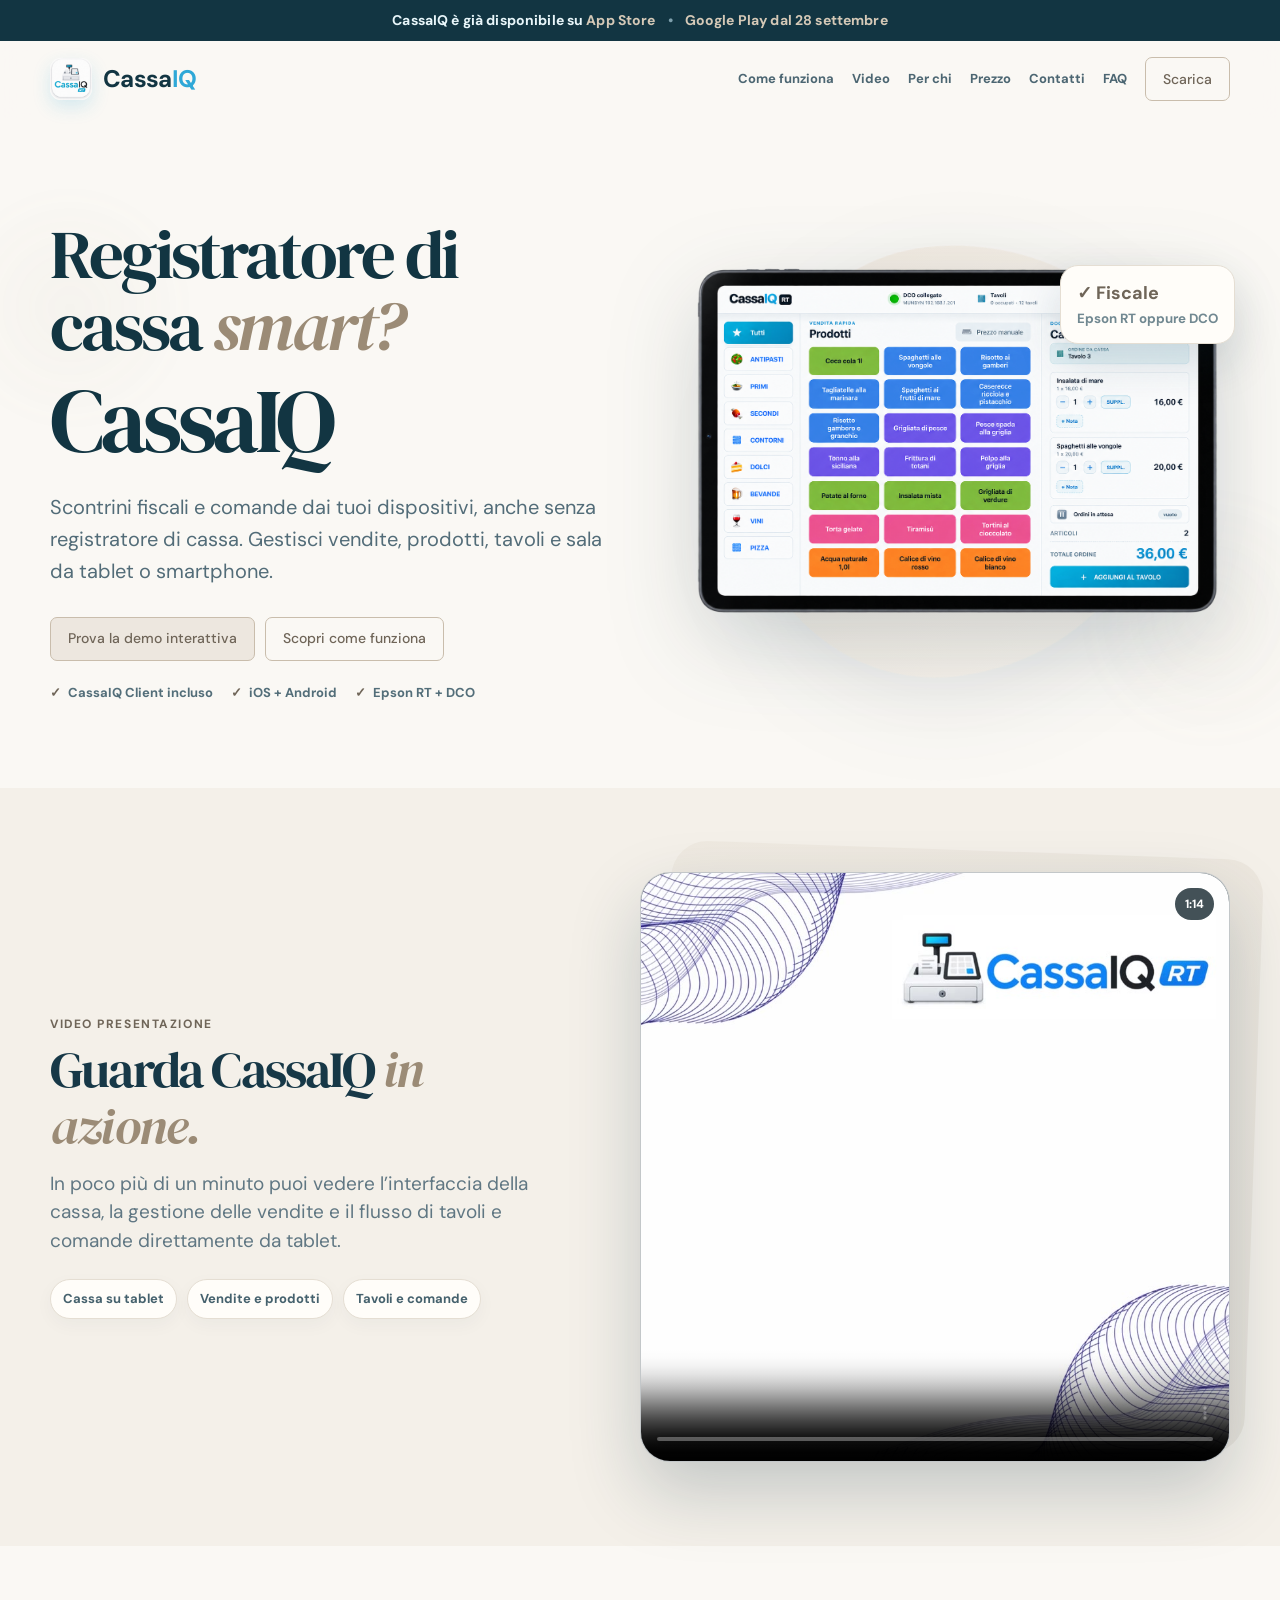
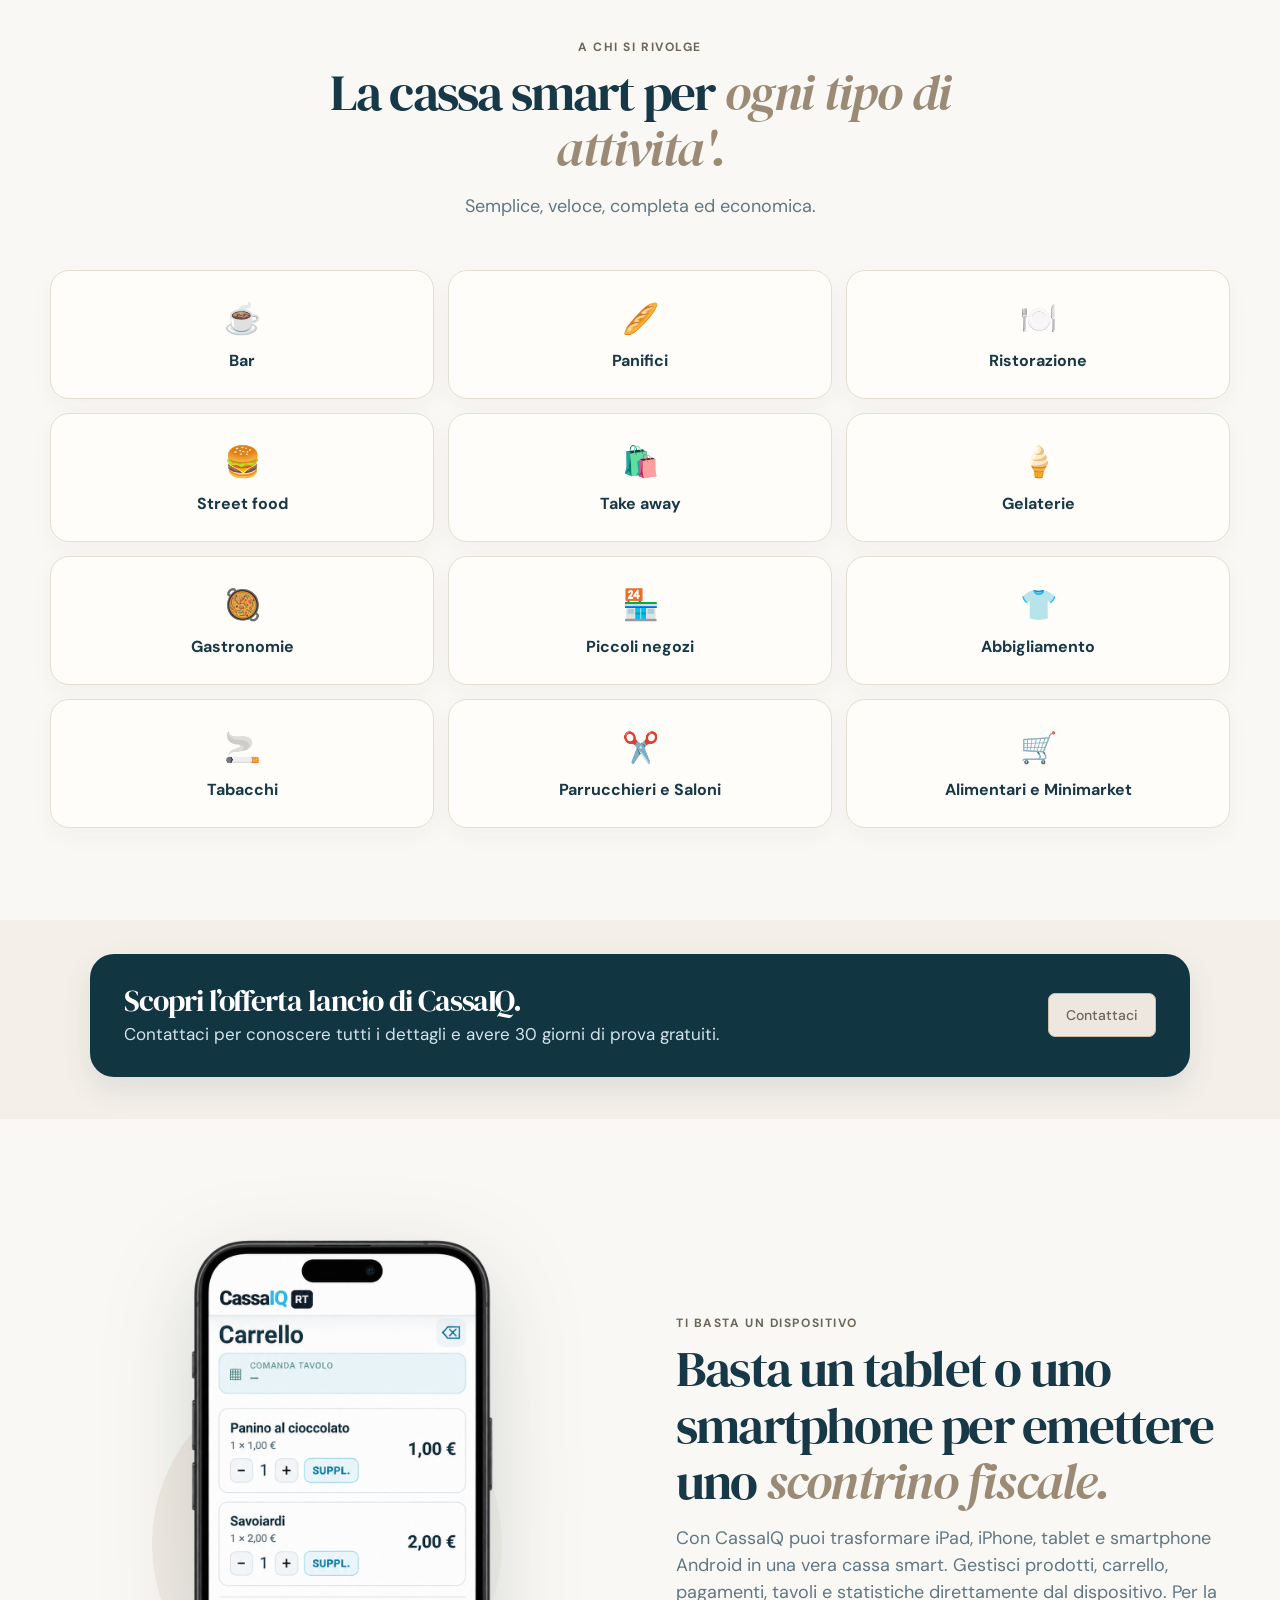
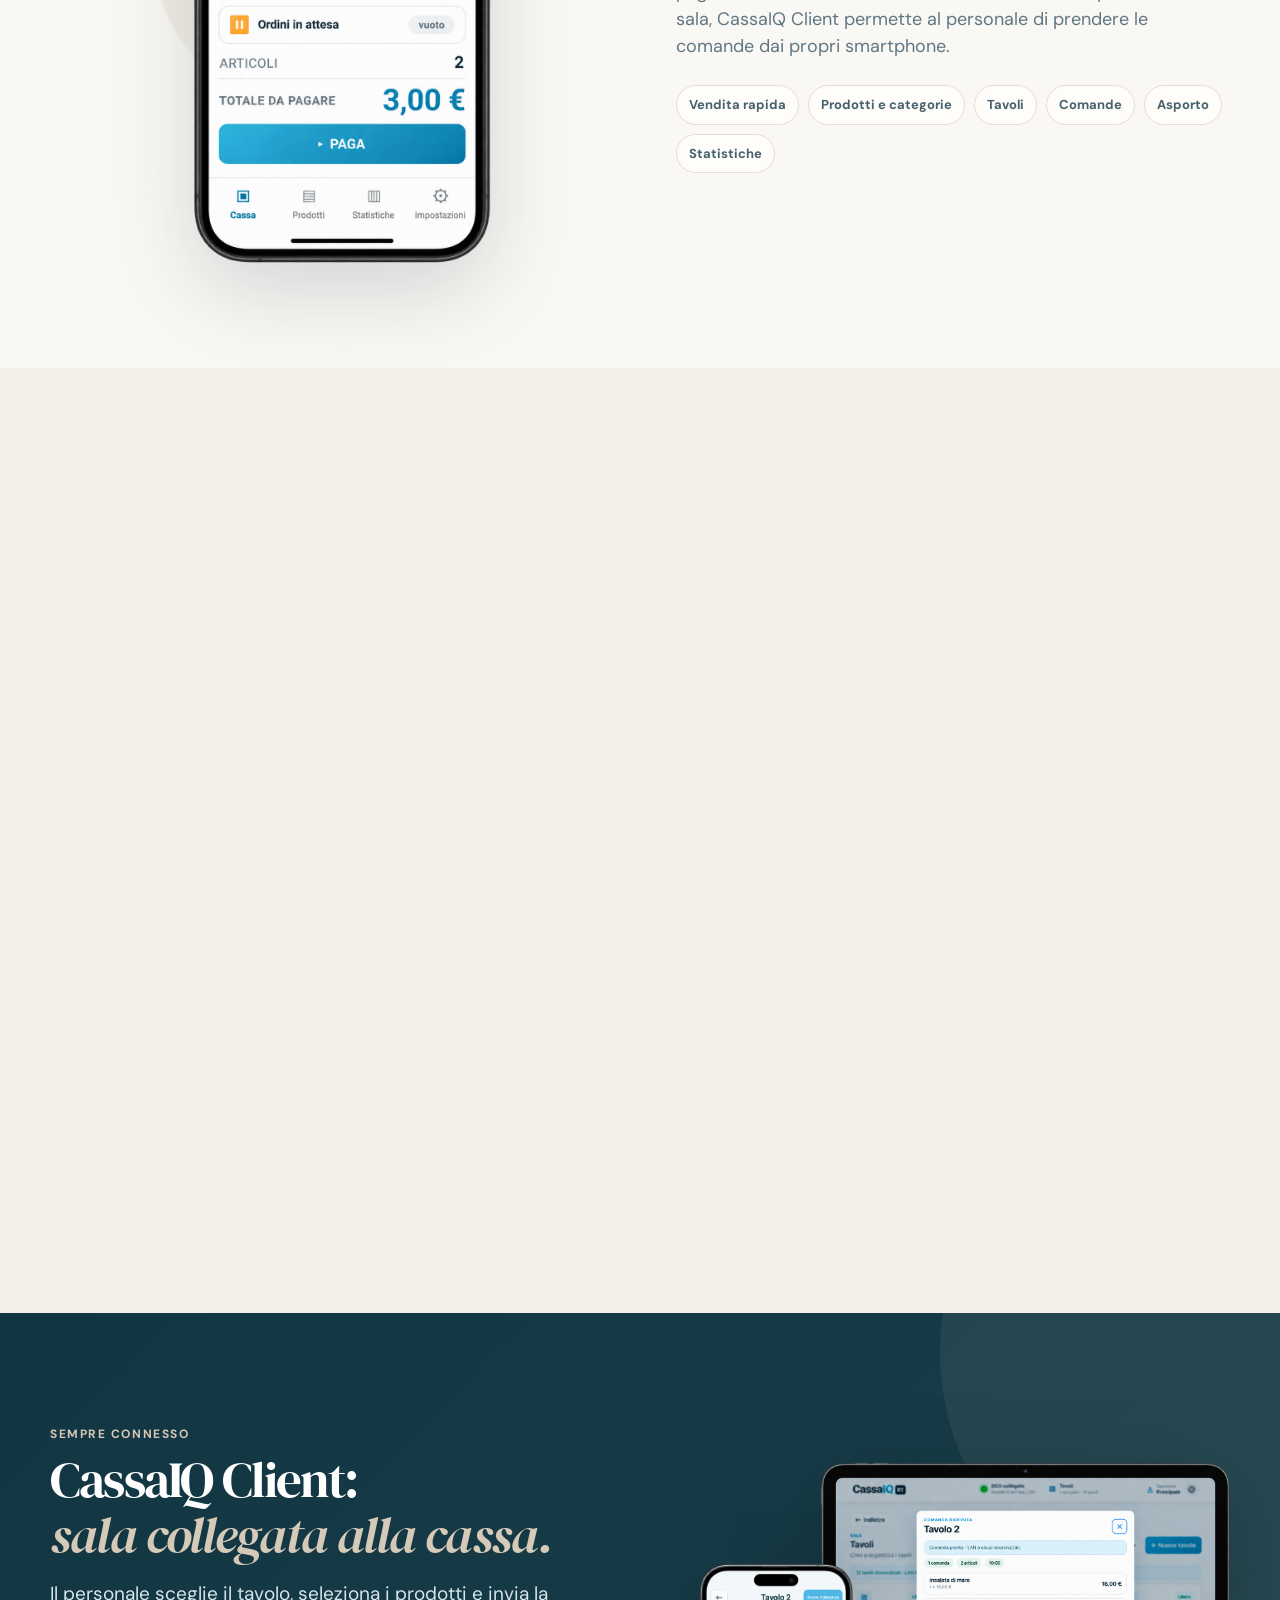
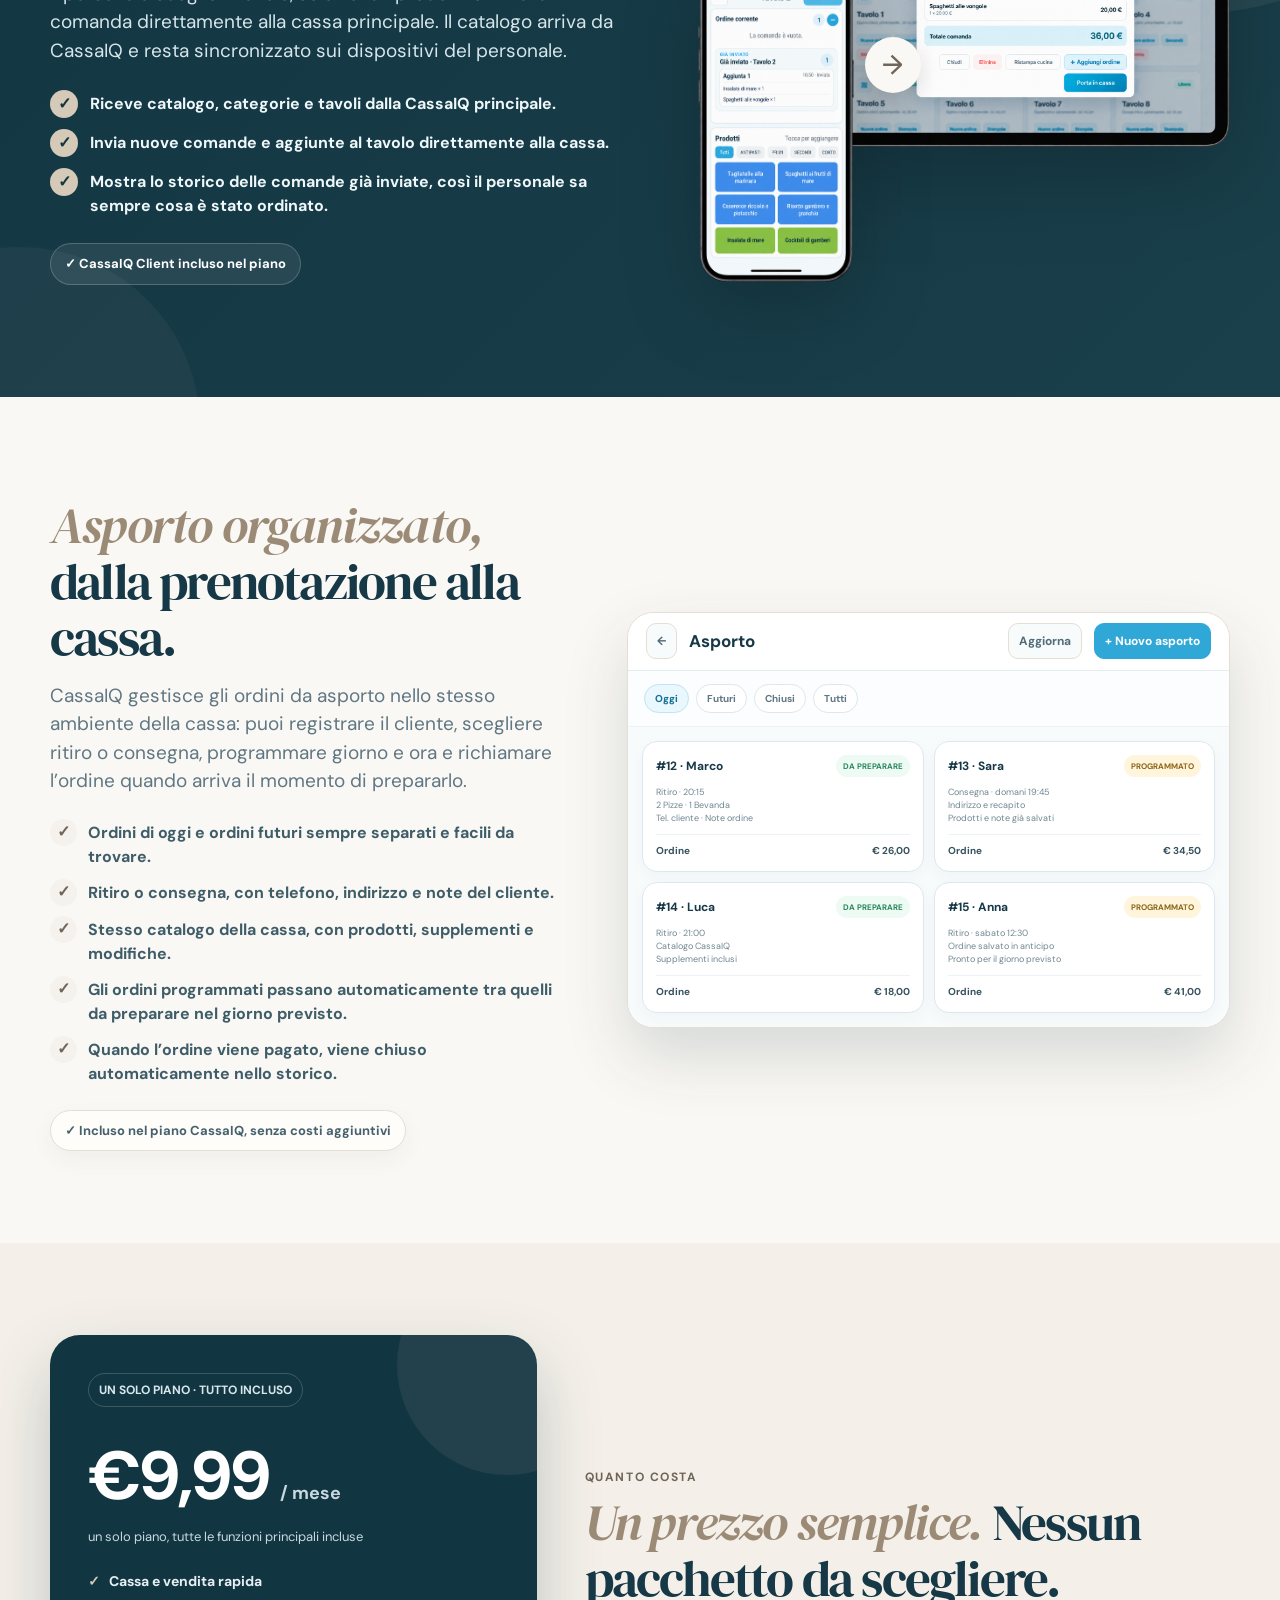
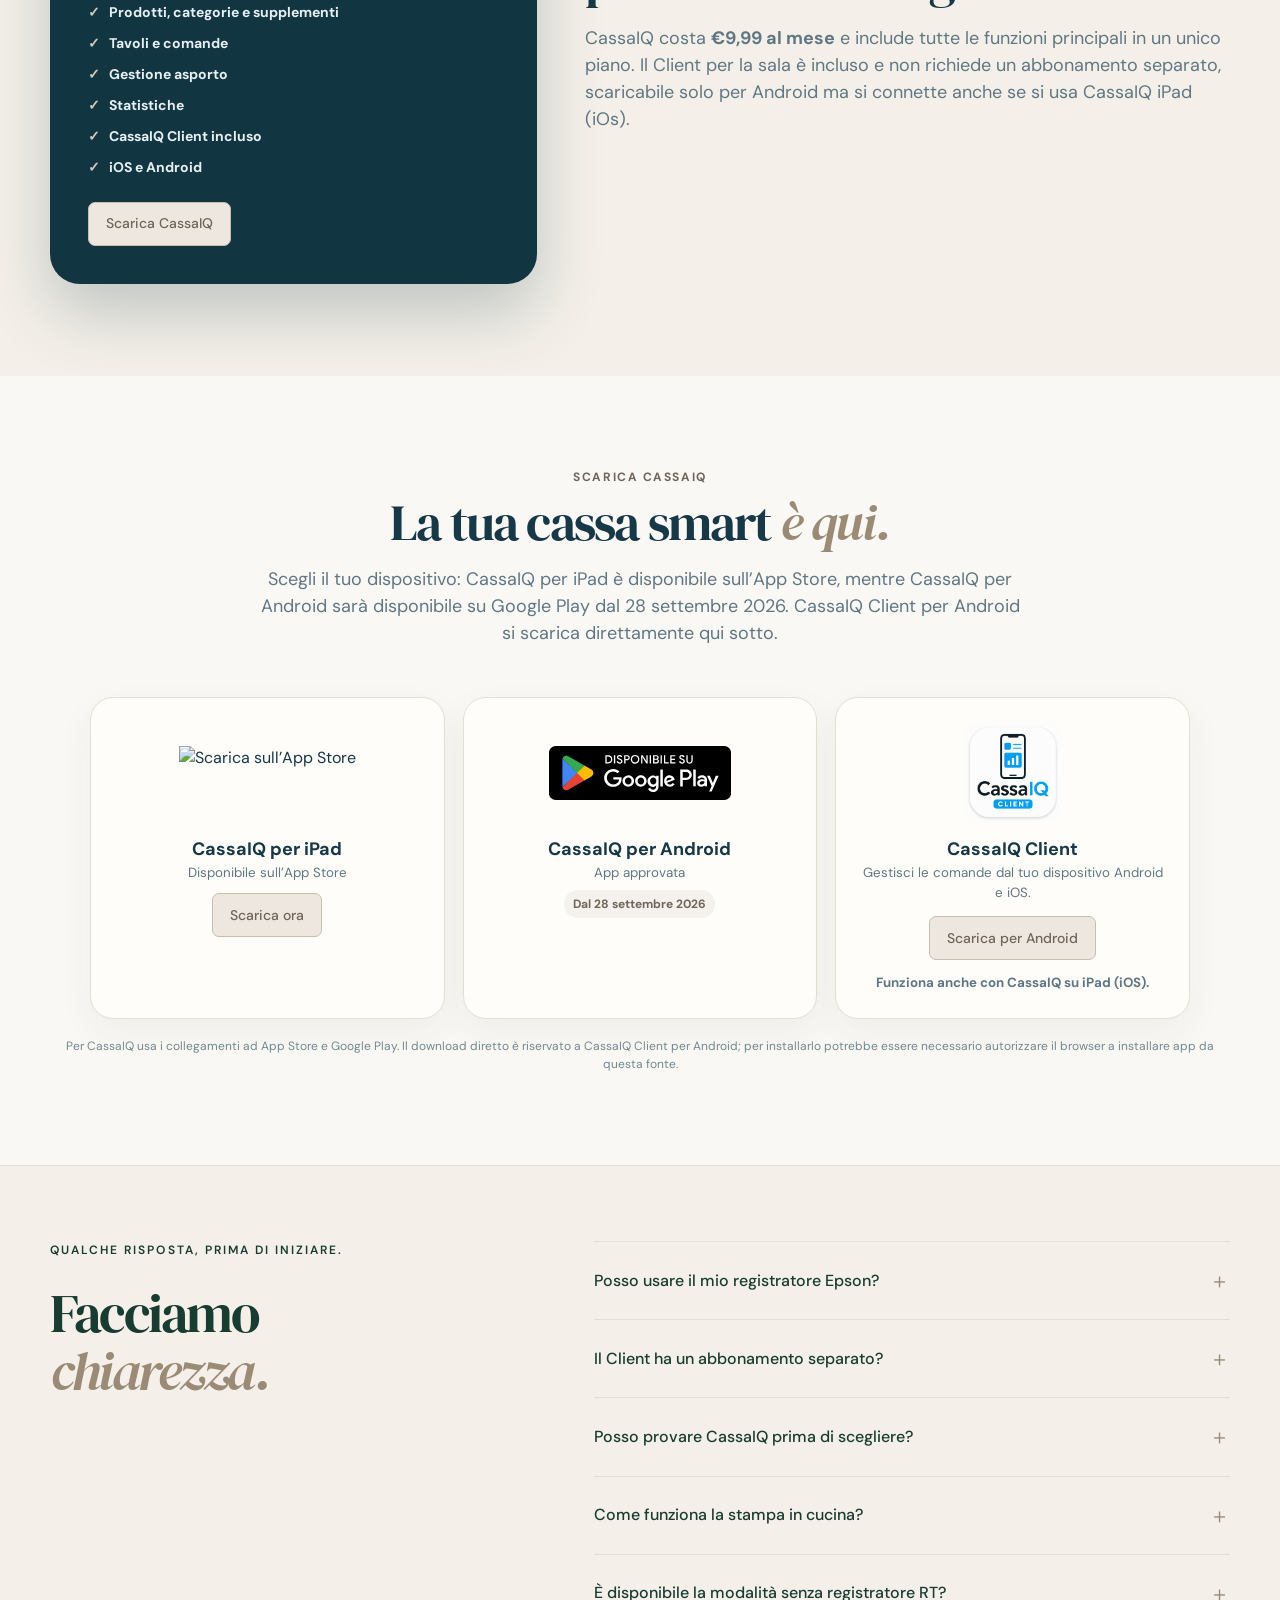
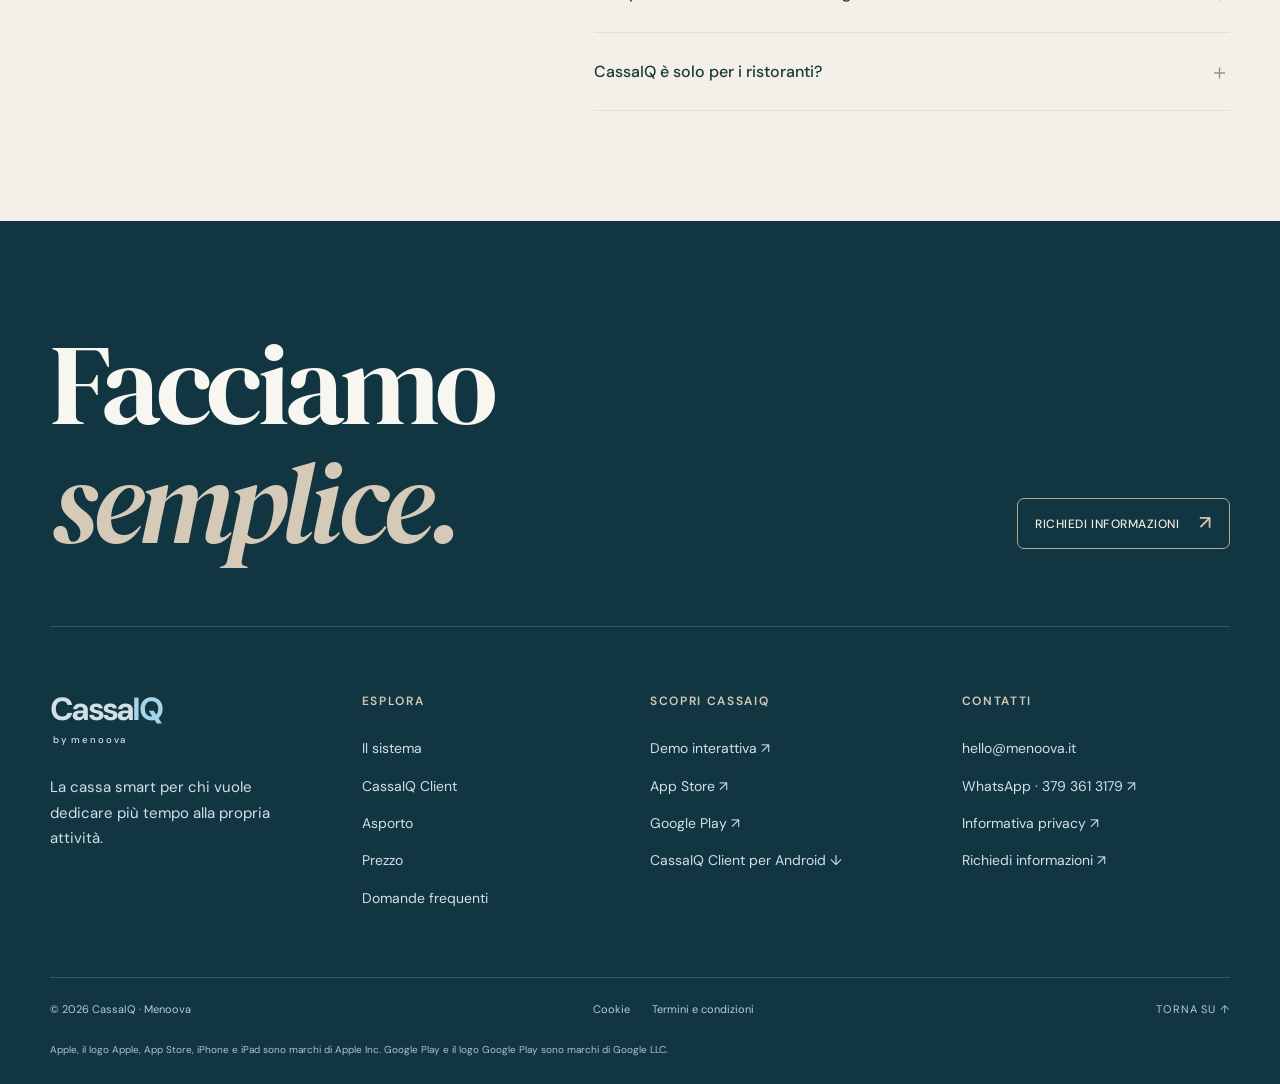
==== commit 3d00b804: "Update index.html" ====
--- a/index.html
+++ b/index.html
@@ -573,7 +573,7 @@
   </main>
 
   <footer class="editorial-footer" id="contatti"><div class="wrap">
-  <div class="closing-heading"><div><span class="eyebrow">06 / IL PROSSIMO PASSO</span><h2>Facciamo<br><em>semplice.</em></h2></div><button class="button footer-inquiry" type="button" data-contact-open>RICHIEDI INFORMAZIONI <span aria-hidden="true">↗</span></button></div>
+  <div class="closing-heading"><div><span class="eyebrow"></span><h2>Facciamo<br><em>semplice.</em></h2></div><button class="button footer-inquiry" type="button" data-contact-open>RICHIEDI INFORMAZIONI <span aria-hidden="true">↗</span></button></div>
   <div class="footer-columns">
     <div class="footer-brand"><a class="brand" href="#">Cassa<span>IQ</span><small>by menoova</small></a><p>La cassa smart per chi vuole dedicare più tempo alla propria attività.</p></div>
     <nav aria-label="Esplora il sito"><h3>ESPLORA</h3><a href="#come-funziona">Il sistema</a><a href="#client">CassaIQ Client</a><a href="#asporto">Asporto</a><a href="#prezzo">Prezzo</a><a href="#faq">Domande frequenti</a></nav>
@@ -740,4 +740,4 @@
   </script>
 
 </body>
-</html>+</html>
--- a/assets/fonts.css
+++ b/assets/fonts.css
@@ -0,0 +1,42 @@
+@font-face {
+  font-family: 'DM Sans';
+  font-style: normal;
+  font-weight: 400;
+  font-display: swap;
+  src: url(font-0.ttf) format('truetype');
+}
+@font-face {
+  font-family: 'DM Sans';
+  font-style: normal;
+  font-weight: 500;
+  font-display: swap;
+  src: url(font-1.ttf) format('truetype');
+}
+@font-face {
+  font-family: 'DM Sans';
+  font-style: normal;
+  font-weight: 600;
+  font-display: swap;
+  src: url(font-2.ttf) format('truetype');
+}
+@font-face {
+  font-family: 'DM Sans';
+  font-style: normal;
+  font-weight: 700;
+  font-display: swap;
+  src: url(font-3.ttf) format('truetype');
+}
+@font-face {
+  font-family: 'DM Serif Display';
+  font-style: italic;
+  font-weight: 400;
+  font-display: swap;
+  src: url(font-4.ttf) format('truetype');
+}
+@font-face {
+  font-family: 'DM Serif Display';
+  font-style: normal;
+  font-weight: 400;
+  font-display: swap;
+  src: url(font-5.ttf) format('truetype');
+}
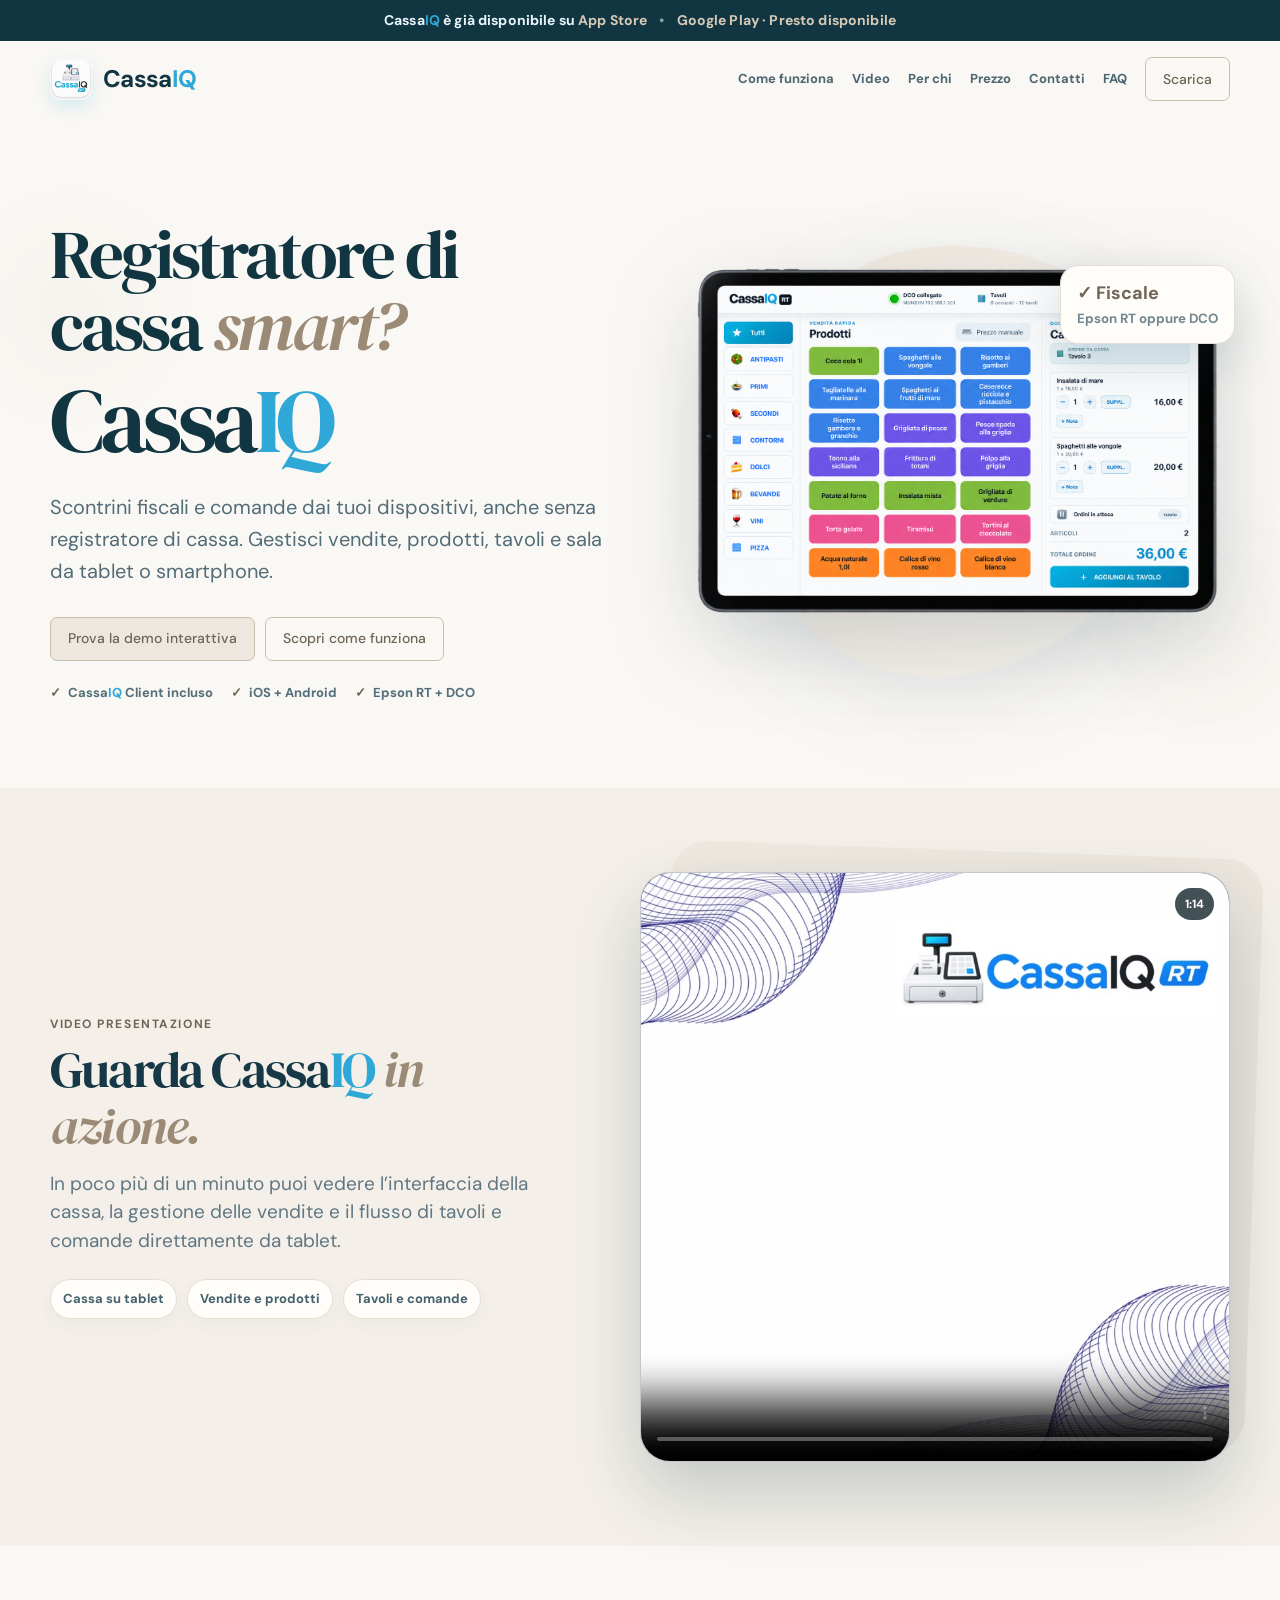
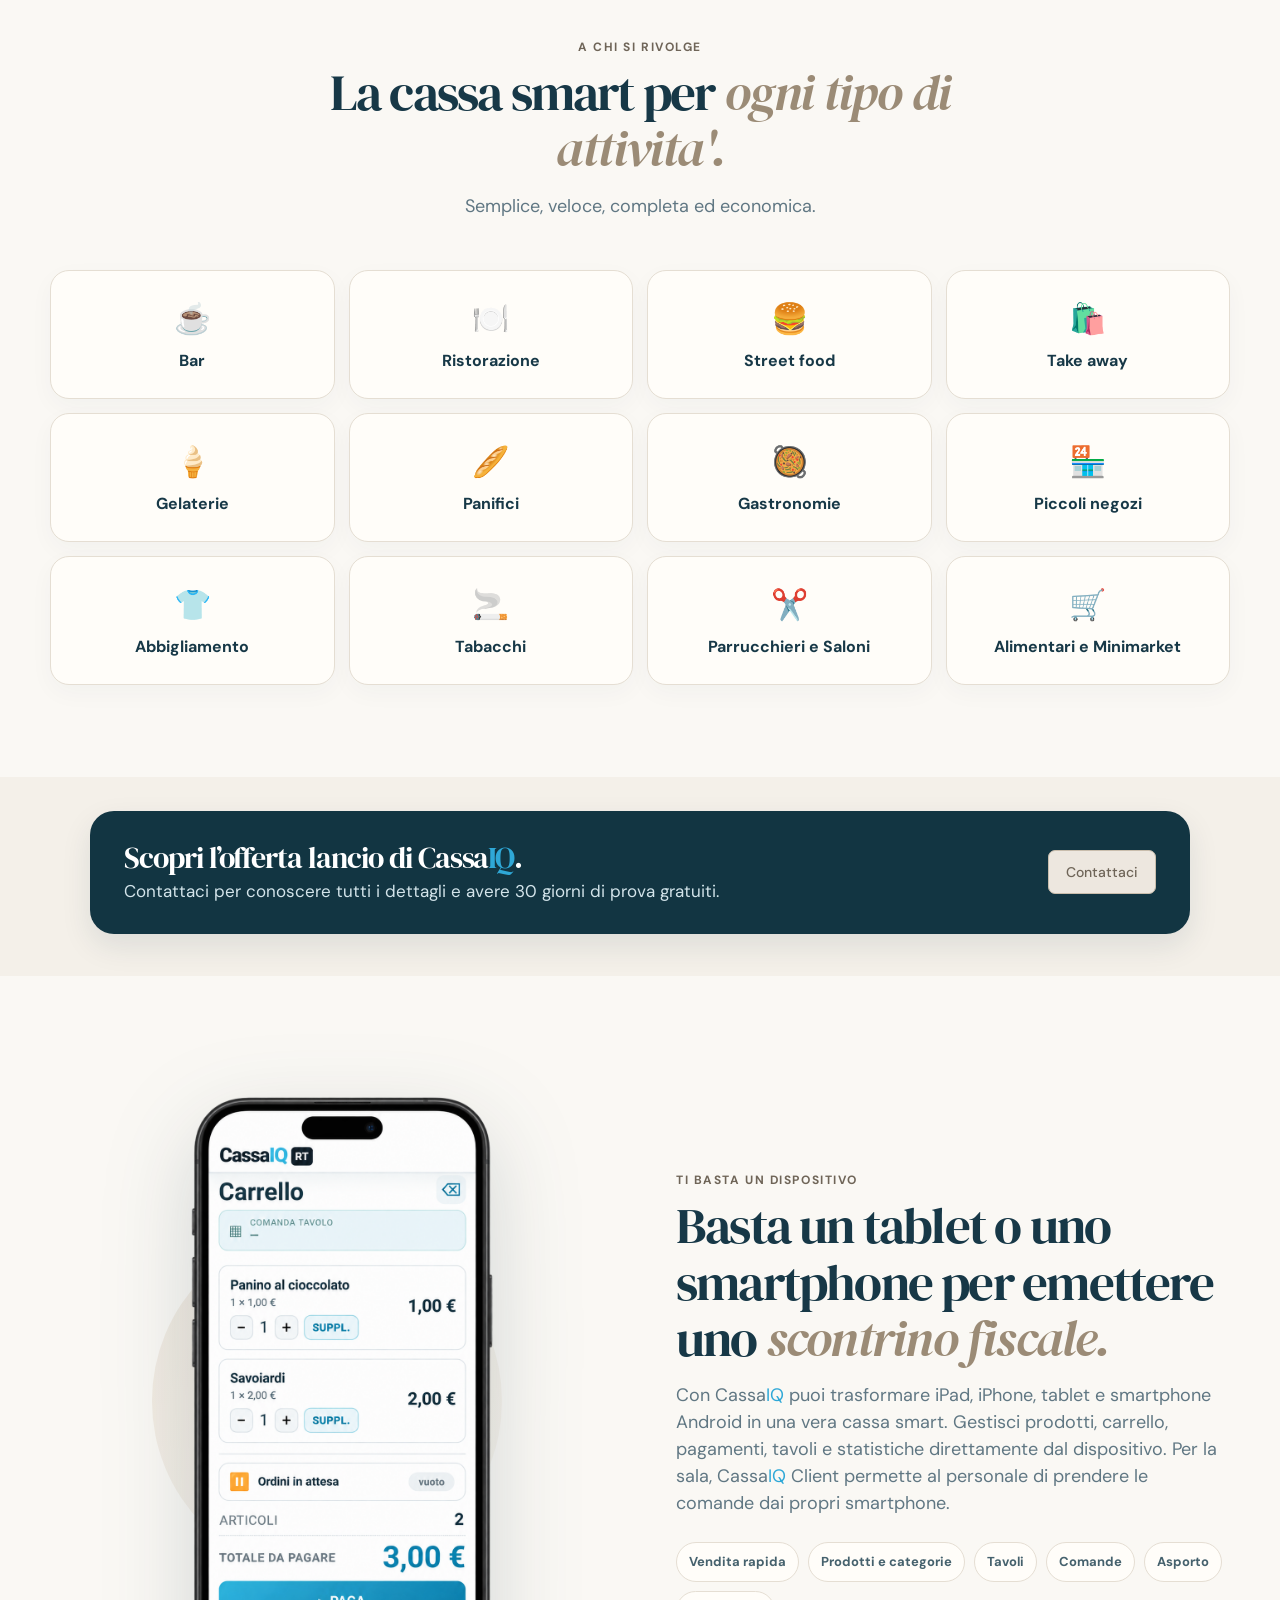
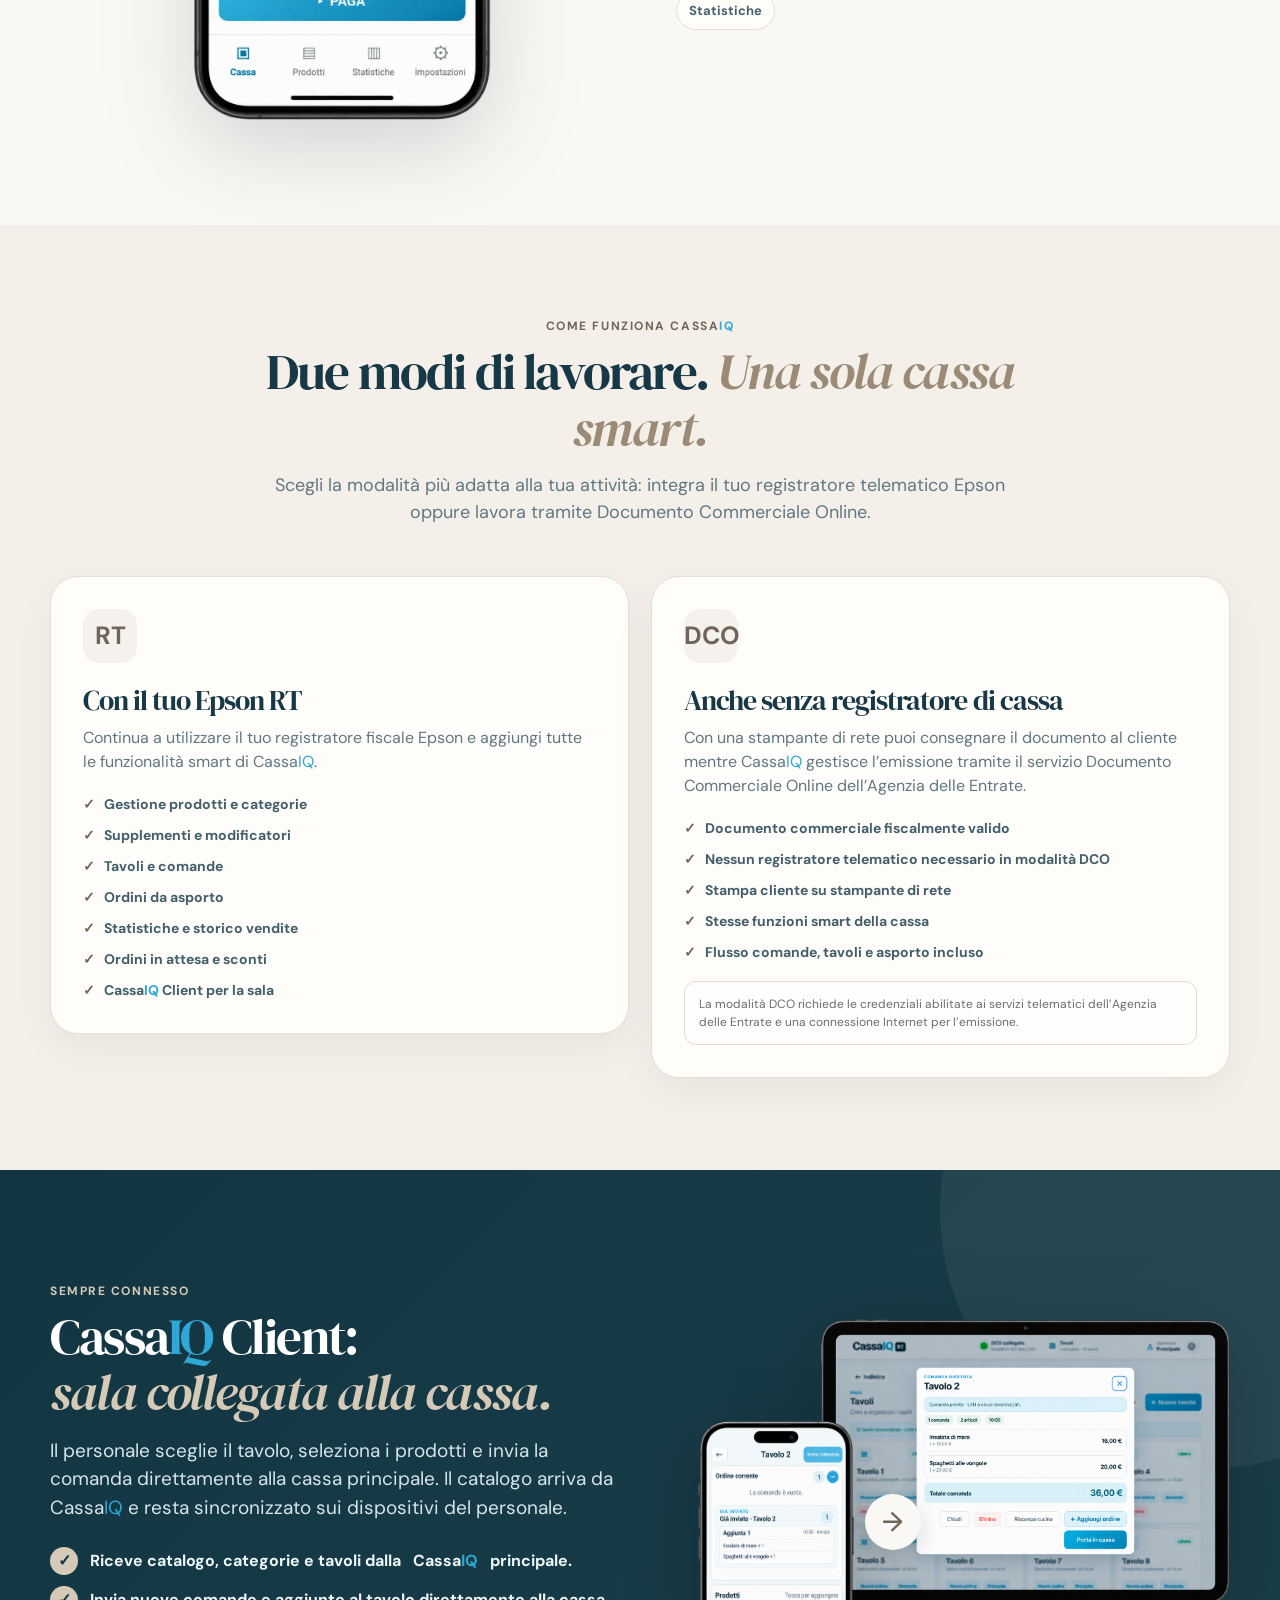
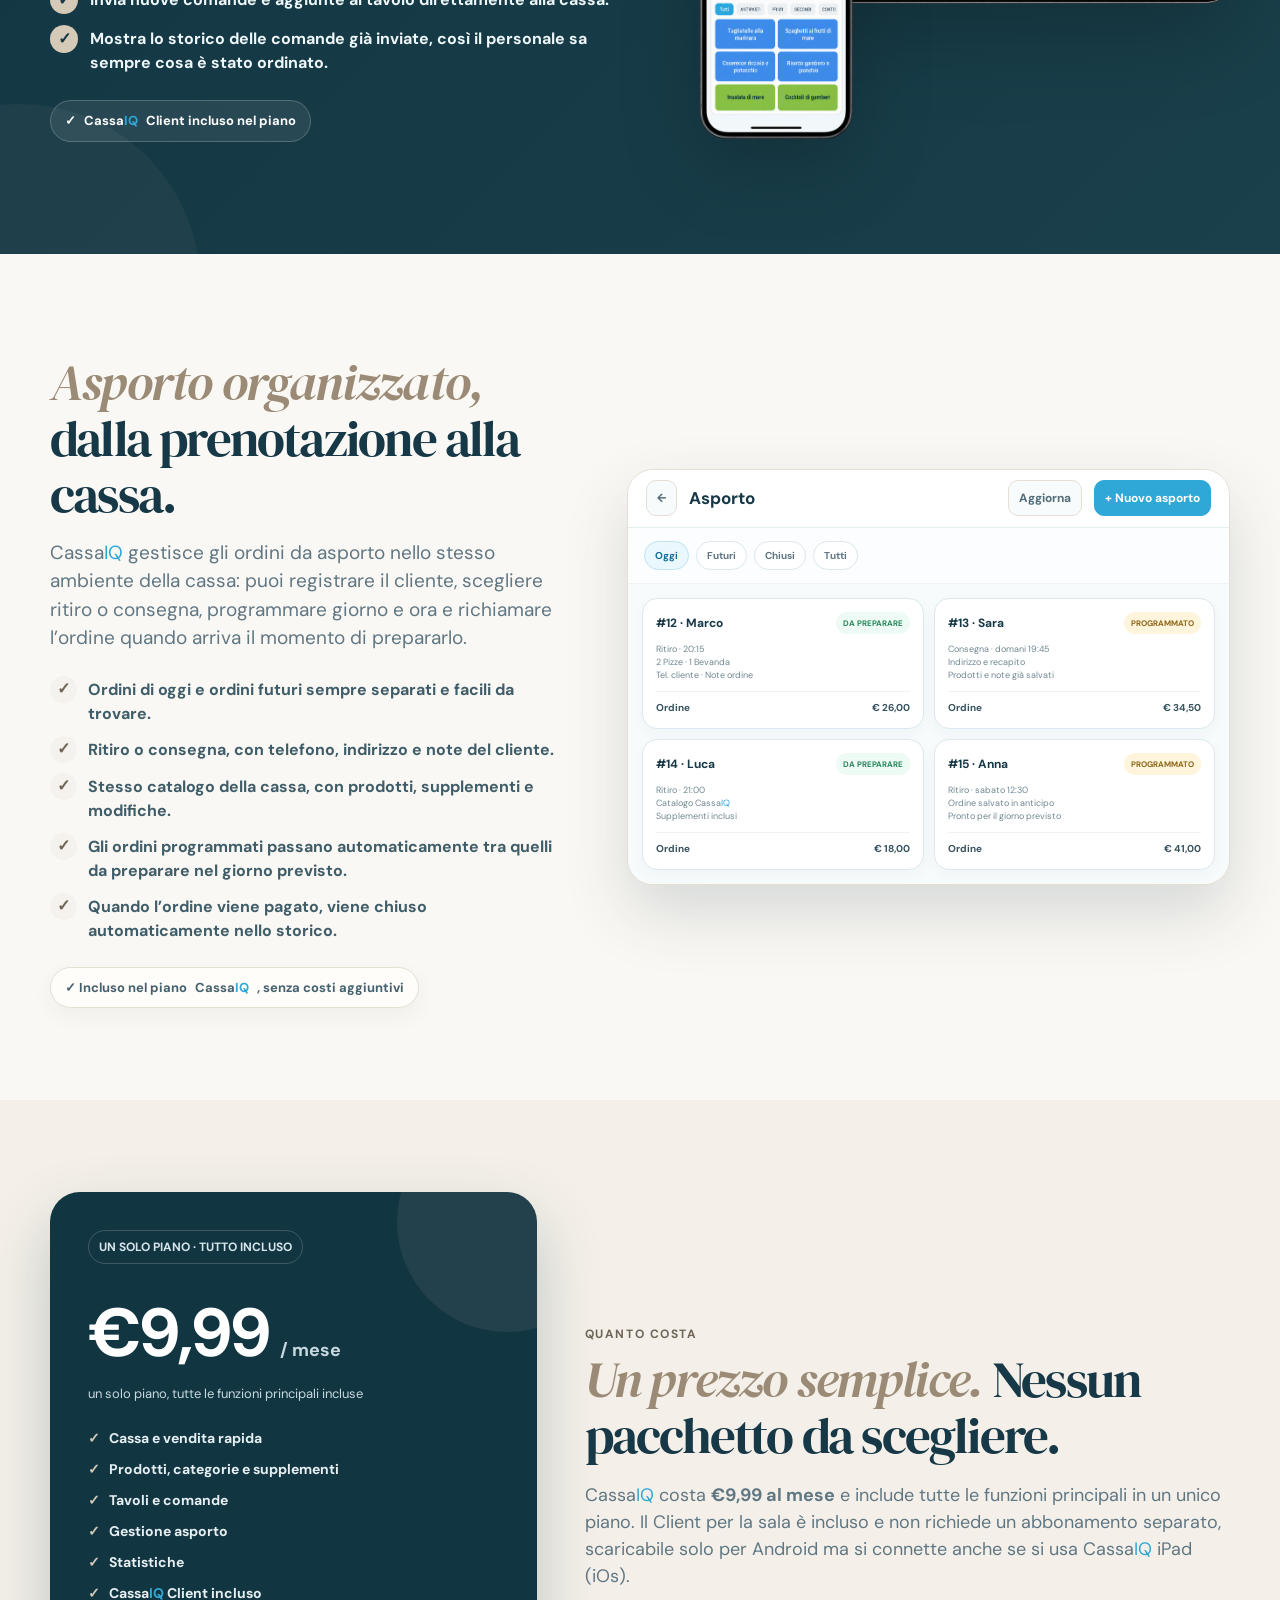
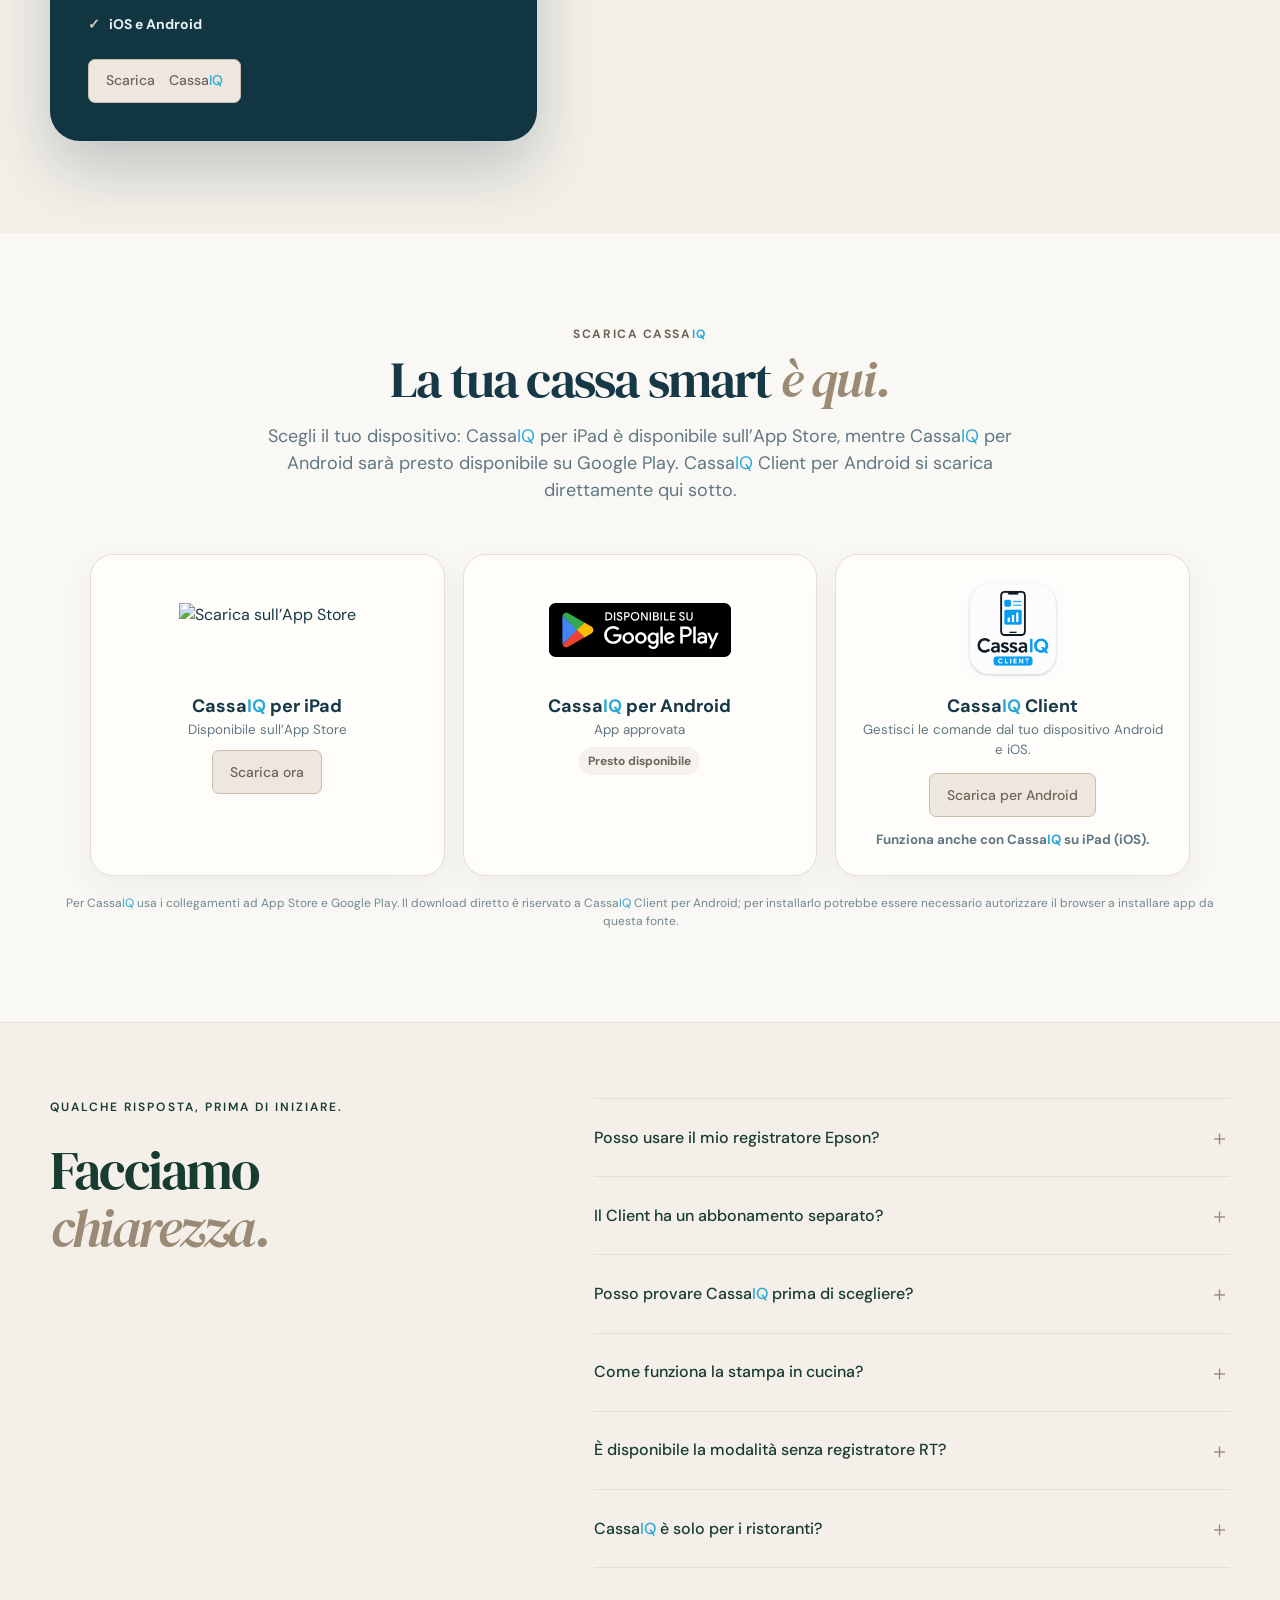
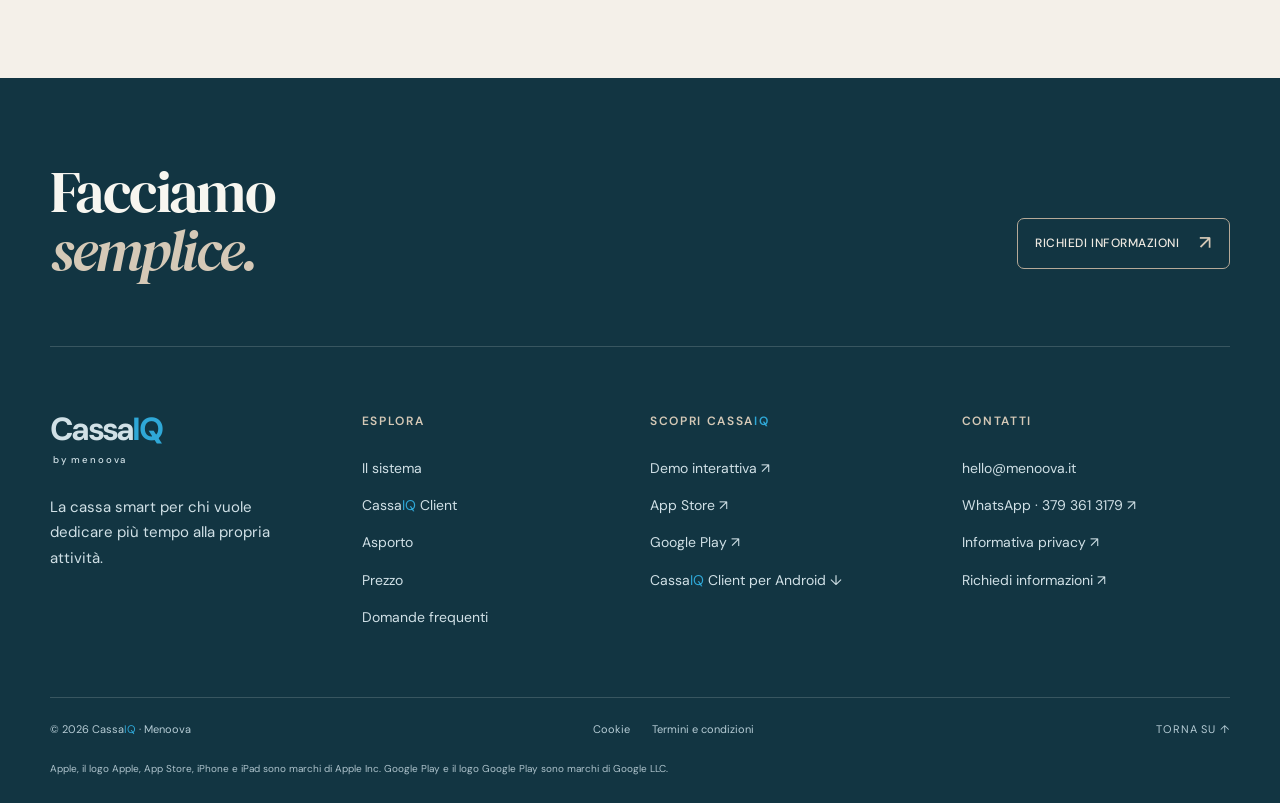
==== commit 13176156: "Add files via upload" ====
--- a/index.html
+++ b/index.html
@@ -58,7 +58,7 @@
     .btn-primary{background:linear-gradient(135deg,#36b3df,#238eb7);color:white;padding:16px 22px;min-width:180px}
     .btn-secondary{background:#fff;border:1px solid var(--line);padding:15px 19px;color:#36535f}
     .trial-note{display:flex;gap:18px;flex-wrap:wrap;margin-top:22px;color:#536e79;font-size:13px;font-weight:700}
-    .trial-note span:before{content:"✓";color:var(--green-dark);margin-right:7px;font-weight:900}
+    .trial-note > span:before{content:"✓";color:var(--green-dark);margin-right:7px;font-weight:900}
 
     .device-stage{position:relative;min-height:520px;display:flex;align-items:center;justify-content:center}
     .blob{position:absolute;width:430px;height:430px;background:linear-gradient(135deg,#d7f2fb,#e8f8ee);border-radius:48% 52% 56% 44%/55% 44% 56% 45%;filter:drop-shadow(0 25px 45px rgba(23,56,71,.08));transform:rotate(-6deg)}
@@ -280,7 +280,7 @@
     .client-real-arrow{position:absolute;z-index:6;left:38%;top:52%;transform:translate(-50%,-50%);width:72px;height:72px;border-radius:50%;background:#fff;color:var(--blue);display:grid;place-items:center;font-size:34px;font-weight:950;box-shadow:0 16px 36px rgba(0,0,0,.22);animation:arrowFlow 2.2s ease-in-out infinite}
     .contact-cta-section{padding:34px 0 42px;background:#f7fbfc}
     .download-trial{max-width:1080px;margin:0 auto;padding:30px 34px;border-radius:24px;background:linear-gradient(135deg,#123542,#18546b);color:#fff;display:flex;align-items:center;justify-content:space-between;gap:28px;box-shadow:0 22px 55px rgba(18,53,66,.18)}
-    .download-trial strong{display:block;font-size:27px;letter-spacing:-.8px}.download-trial span{display:block;color:#d3e4ea;margin-top:5px;font-size:17px}.download-trial .btn-primary{background:#fff;color:#173847;white-space:nowrap;box-shadow:none;min-width:210px;padding:17px 28px;font-size:17px}
+    .download-trial strong{display:block;font-size:27px;letter-spacing:-.8px}.download-trial > div > span{display:block;color:#d3e4ea;margin-top:5px;font-size:17px}.download-trial .btn-primary{background:#fff;color:#173847;white-space:nowrap;box-shadow:none;min-width:210px;padding:17px 28px;font-size:17px}
     @media(max-width:900px){.reveal.from-left,.reveal.from-right{transform:translateY(34px) scale(.985)}.reveal.in-view{transform:none}.client-real-demo{min-height:430px}.download-trial{flex-direction:column;text-align:center}}
     @media(max-width:600px){.device-image{width:100%}.phone-image{width:min(230px,64vw)}.client-real-demo{min-height:350px}.client-real-phone{width:35%;left:0}.client-real-tablet{width:78%;right:-5%;top:45px}.client-real-arrow{width:54px;height:54px;font-size:25px;left:37%}.download-trial{padding:21px 18px}.download-trial strong{font-size:21px}}
 
@@ -307,13 +307,14 @@
   <link rel="stylesheet" href="hybrid-faq.css">
   <link rel="stylesheet" href="hybrid-accents.css">
   <script src="inquiry.js" defer></script>
+  <link rel="stylesheet" href="brand-colors.css">
 </head>
 <body>
   <!-- Google Tag Manager (noscript) -->
   <noscript><iframe src="https://www.googletagmanager.com/ns.html?id=GTM-WZCKPW9D"
   height="0" width="0" style="display:none;visibility:hidden"></iframe></noscript>
   <!-- End Google Tag Manager (noscript) -->
-  <div class="launch-banner" role="status">CassaIQ è già disponibile su <strong>App Store</strong><span class="sep">•</span><strong>Google Play dal 28 settembre</strong></div>
+  <div class="launch-banner" role="status"><bdi class="brand-name">Cassa<span class="brand-iq">IQ</span></bdi> è già disponibile su <strong>App Store</strong><span class="sep">•</span><strong>Google Play · Presto disponibile</strong></div>
   <header class="site-header"><div class="container">
     <nav class="nav">
       <a class="brand" href="#"><img src="assets/cassaiq-icon.png" alt="CassaIQ"><span class="brand-word"><span class="brand-cassa">Cassa</span><span class="brand-iq">IQ</span></span></a>
@@ -336,13 +337,13 @@
     <section class="hero">
       <div class="container hero-grid">
         <div class="hero-copy reveal from-left">
-          <h1><span class="hero-question">Registratore di cassa <em>smart?</em></span><span class="hero-brand"><span class="hero-brand-dark">Cassa</span><span class="hero-brand-dark">IQ</span><span class="hero-brand-dot"></span></span></h1>
+          <h1><span class="hero-question">Registratore di cassa <em>smart?</em></span><span class="hero-brand"><span class="hero-brand-dark">Cassa</span><span class="brand-iq">IQ</span><span class="hero-brand-dot"></span></span></h1>
           <p>Scontrini fiscali e comande dai tuoi dispositivi, anche senza registratore di cassa. Gestisci vendite, prodotti, tavoli e sala da tablet o smartphone.</p>
           <div class="hero-actions">
             <a class="btn-primary" href="demo-cassaiq.html">Prova la demo interattiva</a>
             <a class="btn-secondary" href="#come-funziona">Scopri come funziona</a>
           </div>
-          <div class="trial-note"><span>CassaIQ Client incluso</span><span>iOS + Android</span><span>Epson RT + DCO</span></div>
+          <div class="trial-note"><span><bdi class="brand-name">Cassa<span class="brand-iq">IQ</span></bdi> Client incluso</span><span>iOS + Android</span><span>Epson RT + DCO</span></div>
         </div>
         <div class="device-stage reveal from-right" aria-label="CassaIQ su tablet">
           <div class="blob"></div>
@@ -356,7 +357,7 @@
       <div class="container video-grid">
         <div class="video-copy reveal from-left">
           <div class="eyebrow">Video presentazione</div>
-          <h2>Guarda CassaIQ <span class="accent-text">in azione.</span></h2>
+          <h2>Guarda <bdi class="brand-name">Cassa<span class="brand-iq">IQ</span></bdi> <span class="accent-text">in azione.</span></h2>
           <p>In poco più di un minuto puoi vedere l’interfaccia della cassa, la gestione delle vendite e il flusso di tavoli e comande direttamente da tablet.</p>
           <div class="video-points"><span>Cassa su tablet</span><span>Vendite e prodotti</span><span>Tavoli e comande</span></div>
         </div>
@@ -375,11 +376,11 @@
         <div class="section-head reveal"><div class="eyebrow">A chi si rivolge</div><h2>La cassa smart per <span class="accent-text">ogni tipo di attivita'.</span></h2><p>Semplice, veloce, completa ed economica.</p></div>
         <div class="audience-grid">
           <div class="aud-card reveal"><span>☕</span>Bar</div>
-          <div class="aud-card reveal"><span>🥖</span>Panifici</div>
           <div class="aud-card reveal"><span>🍽️</span>Ristorazione</div>
           <div class="aud-card reveal"><span>🍔</span>Street food</div>
           <div class="aud-card reveal"><span>🛍️</span>Take away</div>
           <div class="aud-card reveal"><span>🍦</span>Gelaterie</div>
+          <div class="aud-card reveal"><span>🥖</span>Panifici</div>
           <div class="aud-card reveal"><span>🥘</span>Gastronomie</div>
           <div class="aud-card reveal"><span>🏪</span>Piccoli negozi</div>
           <div class="aud-card reveal"><span>👕</span>Abbigliamento</div>
@@ -393,7 +394,7 @@
     <section class="contact-cta-section" aria-label="Offerta lancio CassaIQ">
       <div class="container">
         <div class="download-trial reveal">
-          <div><strong>Scopri l’offerta lancio di CassaIQ.</strong><span>Contattaci per conoscere tutti i dettagli e avere 30 giorni di prova gratuiti.</span></div>
+          <div><strong>Scopri l’offerta lancio di <bdi class="brand-name">Cassa<span class="brand-iq">IQ</span></bdi>.</strong><span>Contattaci per conoscere tutti i dettagli e avere 30 giorni di prova gratuiti.</span></div>
           <a class="btn-primary" href="#contatti" data-contact-open aria-haspopup="dialog">Contattaci</a>
         </div>
       </div>
@@ -408,7 +409,7 @@
         <div class="large-copy reveal from-right">
           <div class="eyebrow">Ti basta un dispositivo</div>
           <h2>Basta un tablet o uno smartphone per emettere uno <span class="accent-text">scontrino fiscale.</span></h2>
-          <p>Con CassaIQ puoi trasformare iPad, iPhone, tablet e smartphone Android in una vera cassa smart. Gestisci prodotti, carrello, pagamenti, tavoli e statistiche direttamente dal dispositivo. Per la sala, CassaIQ Client permette al personale di prendere le comande dai propri smartphone.</p>
+          <p>Con <bdi class="brand-name">Cassa<span class="brand-iq">IQ</span></bdi> puoi trasformare iPad, iPhone, tablet e smartphone Android in una vera cassa smart. Gestisci prodotti, carrello, pagamenti, tavoli e statistiche direttamente dal dispositivo. Per la sala, <bdi class="brand-name">Cassa<span class="brand-iq">IQ</span></bdi> Client permette al personale di prendere le comande dai propri smartphone.</p>
           <div class="feature-chips"><span>Vendita rapida</span><span>Prodotti e categorie</span><span>Tavoli</span><span>Comande</span><span>Asporto</span><span>Statistiche</span></div>
         </div>
       </div>
@@ -416,22 +417,22 @@
 
     <section id="come-funziona" class="modes">
       <div class="container">
-        <div class="section-head reveal"><div class="eyebrow">Come funziona CassaIQ</div><h2>Due modi di lavorare. <span class="accent-text">Una sola cassa smart.</span></h2><p>Scegli la modalità più adatta alla tua attività: integra il tuo registratore telematico Epson oppure lavora tramite Documento Commerciale Online.</p></div>
+        <div class="section-head reveal"><div class="eyebrow">Come funziona <bdi class="brand-name">Cassa<span class="brand-iq">IQ</span></bdi></div><h2>Due modi di lavorare. <span class="accent-text">Una sola cassa smart.</span></h2><p>Scegli la modalità più adatta alla tua attività: integra il tuo registratore telematico Epson oppure lavora tramite Documento Commerciale Online.</p></div>
         <div class="mode-grid">
           <div class="reveal from-left">
           <article class="mode-card">
             <div class="mode-icon">RT</div>
             <h3>Con il tuo Epson RT</h3>
-            <p>Continua a utilizzare il tuo registratore fiscale Epson e aggiungi tutte le funzionalità smart di CassaIQ.</p>
+            <p>Continua a utilizzare il tuo registratore fiscale Epson e aggiungi tutte le funzionalità smart di <bdi class="brand-name">Cassa<span class="brand-iq">IQ</span></bdi>.</p>
             <ul class="ticks">
-              <li>Gestione prodotti e categorie</li><li>Supplementi e modificatori</li><li>Tavoli e comande</li><li>Ordini da asporto</li><li>Statistiche e storico vendite</li><li>Ordini in attesa e sconti</li><li>CassaIQ Client per la sala</li>
+              <li>Gestione prodotti e categorie</li><li>Supplementi e modificatori</li><li>Tavoli e comande</li><li>Ordini da asporto</li><li>Statistiche e storico vendite</li><li>Ordini in attesa e sconti</li><li><bdi class="brand-name">Cassa<span class="brand-iq">IQ</span></bdi> Client per la sala</li>
             </ul>
           </article>
           </div>
           <div class="reveal from-right"><article class="mode-card dco">
             <div class="mode-icon">DCO</div>
             <h3>Anche senza registratore di cassa</h3>
-            <p>Con una stampante di rete puoi consegnare il documento al cliente mentre CassaIQ gestisce l’emissione tramite il servizio Documento Commerciale Online dell’Agenzia delle Entrate.</p>
+            <p>Con una stampante di rete puoi consegnare il documento al cliente mentre <bdi class="brand-name">Cassa<span class="brand-iq">IQ</span></bdi> gestisce l’emissione tramite il servizio Documento Commerciale Online dell’Agenzia delle Entrate.</p>
             <ul class="ticks">
               <li>Documento commerciale fiscalmente valido</li><li>Nessun registratore telematico necessario in modalità DCO</li><li>Stampa cliente su stampante di rete</li><li>Stesse funzioni smart della cassa</li><li>Flusso comande, tavoli e asporto incluso</li>
             </ul>
@@ -446,14 +447,14 @@
       <div class="container client-grid">
         <div class="client-copy reveal from-left">
           <div class="eyebrow">Sempre connesso</div>
-          <h2>CassaIQ Client:<br><span class="accent-text">sala collegata alla cassa.</span></h2>
-          <p>Il personale sceglie il tavolo, seleziona i prodotti e invia la comanda direttamente alla cassa principale. Il catalogo arriva da CassaIQ e resta sincronizzato sui dispositivi del personale.</p>
+          <h2><bdi class="brand-name">Cassa<span class="brand-iq">IQ</span></bdi> Client:<br><span class="accent-text">sala collegata alla cassa.</span></h2>
+          <p>Il personale sceglie il tavolo, seleziona i prodotti e invia la comanda direttamente alla cassa principale. Il catalogo arriva da <bdi class="brand-name">Cassa<span class="brand-iq">IQ</span></bdi> e resta sincronizzato sui dispositivi del personale.</p>
           <ul class="client-list">
-            <li>Riceve catalogo, categorie e tavoli dalla CassaIQ principale.</li>
+            <li>Riceve catalogo, categorie e tavoli dalla <bdi class="brand-name">Cassa<span class="brand-iq">IQ</span></bdi> principale.</li>
             <li>Invia nuove comande e aggiunte al tavolo direttamente alla cassa.</li>
             <li>Mostra lo storico delle comande già inviate, così il personale sa sempre cosa è stato ordinato.</li>
           </ul>
-          <div class="client-free">✓ CassaIQ Client incluso nel piano</div>
+          <div class="client-free">✓ <bdi class="brand-name">Cassa<span class="brand-iq">IQ</span></bdi> Client incluso nel piano</div>
         </div>
         <div class="client-real-demo reveal from-right" aria-label="CassaIQ Client collegato alla cassa principale">
           <img class="client-real-phone" src="assets/cassaiq-client-smartphone.png" alt="CassaIQ Client su smartphone">
@@ -468,7 +469,7 @@
         <div class="takeaway-copy reveal from-left">
           <div class="eyebrow"></div>
           <h2><span class="accent-text">Asporto organizzato,</span> dalla prenotazione alla cassa.</h2>
-          <p>CassaIQ gestisce gli ordini da asporto nello stesso ambiente della cassa: puoi registrare il cliente, scegliere ritiro o consegna, programmare giorno e ora e richiamare l’ordine quando arriva il momento di prepararlo.</p>
+          <p><bdi class="brand-name">Cassa<span class="brand-iq">IQ</span></bdi> gestisce gli ordini da asporto nello stesso ambiente della cassa: puoi registrare il cliente, scegliere ritiro o consegna, programmare giorno e ora e richiamare l’ordine quando arriva il momento di prepararlo.</p>
           <ul class="takeaway-list">
             <li>Ordini di oggi e ordini futuri sempre separati e facili da trovare.</li>
             <li>Ritiro o consegna, con telefono, indirizzo e note del cliente.</li>
@@ -476,7 +477,7 @@
             <li>Gli ordini programmati passano automaticamente tra quelli da preparare nel giorno previsto.</li>
             <li>Quando l’ordine viene pagato, viene chiuso automaticamente nello storico.</li>
           </ul>
-          <div class="takeaway-note">✓ Incluso nel piano CassaIQ, senza costi aggiuntivi</div>
+          <div class="takeaway-note">✓ Incluso nel piano <bdi class="brand-name">Cassa<span class="brand-iq">IQ</span></bdi>, senza costi aggiuntivi</div>
         </div>
 
         <div class="takeaway-demo reveal from-right" aria-label="Gestione ordini da asporto in CassaIQ">
@@ -512,7 +513,7 @@
               <div class="takeaway-order">
                 <div class="takeaway-order-head"><b>#14 · Luca</b><span class="takeaway-badge">DA PREPARARE</span></div>
                 <small>Ritiro · 21:00</small>
-                <small>Catalogo CassaIQ</small>
+                <small>Catalogo <bdi class="brand-name">Cassa<span class="brand-iq">IQ</span></bdi></small>
                 <small>Supplementi inclusi</small>
                 <div class="takeaway-total"><span>Ordine</span><span>€ 18,00</span></div>
               </div>
@@ -537,50 +538,50 @@
           <span class="tag">UN SOLO PIANO · TUTTO INCLUSO</span>
           <div class="price">€9,99 <small>/ mese</small></div>
           <div class="after">un solo piano, tutte le funzioni principali incluse</div>
-          <ul class="ticks"><li>Cassa e vendita rapida</li><li>Prodotti, categorie e supplementi</li><li>Tavoli e comande</li><li>Gestione asporto</li><li>Statistiche</li><li>CassaIQ Client incluso</li><li>iOS e Android</li></ul>
-          <a class="btn-primary" href="#scarica">Scarica CassaIQ</a>
+          <ul class="ticks"><li>Cassa e vendita rapida</li><li>Prodotti, categorie e supplementi</li><li>Tavoli e comande</li><li>Gestione asporto</li><li>Statistiche</li><li><bdi class="brand-name">Cassa<span class="brand-iq">IQ</span></bdi> Client incluso</li><li>iOS e Android</li></ul>
+          <a class="btn-primary" href="#scarica">Scarica <bdi class="brand-name">Cassa<span class="brand-iq">IQ</span></bdi></a>
         </div>
         <div class="price-copy reveal from-right">
           <div class="eyebrow">Quanto costa</div>
           <h2><span class="accent-text">Un prezzo semplice.</span> Nessun pacchetto da scegliere.</h2>
-          <p>CassaIQ costa <strong>€9,99 al mese</strong> e include tutte le funzioni principali in un unico piano. Il Client per la sala è incluso e non richiede un abbonamento separato, scaricabile solo per Android ma si connette anche se si usa CassaIQ iPad (iOs).</p>
+          <p><bdi class="brand-name">Cassa<span class="brand-iq">IQ</span></bdi> costa <strong>€9,99 al mese</strong> e include tutte le funzioni principali in un unico piano. Il Client per la sala è incluso e non richiede un abbonamento separato, scaricabile solo per Android ma si connette anche se si usa <bdi class="brand-name">Cassa<span class="brand-iq">IQ</span></bdi> iPad (iOs).</p>
         </div>
       </div>
     </section>
 
     <section id="scarica" class="platforms">
       <div class="container">
-        <div class="section-head reveal"><div class="eyebrow">Scarica CassaIQ</div><h2>La tua cassa smart <span class="accent-text">è qui.</span></h2><p>Scegli il tuo dispositivo: CassaIQ per iPad è disponibile sull’App Store, mentre CassaIQ per Android sarà disponibile su Google Play dal 28 settembre 2026. CassaIQ Client per Android si scarica direttamente qui sotto.</p></div>
+        <div class="section-head reveal"><div class="eyebrow">Scarica <bdi class="brand-name">Cassa<span class="brand-iq">IQ</span></bdi></div><h2>La tua cassa smart <span class="accent-text">è qui.</span></h2><p>Scegli il tuo dispositivo: <bdi class="brand-name">Cassa<span class="brand-iq">IQ</span></bdi> per iPad è disponibile sull’App Store, mentre <bdi class="brand-name">Cassa<span class="brand-iq">IQ</span></bdi> per Android sarà presto disponibile su Google Play. <bdi class="brand-name">Cassa<span class="brand-iq">IQ</span></bdi> Client per Android si scarica direttamente qui sotto.</p></div>
         <div class="store-grid">
-          <div class="store-card reveal"><a class="store-badge-link" href="https://apps.apple.com/it/app/id6793923228" target="_blank" rel="noopener" aria-label="Apri CassaIQ sull’App Store"><img class="store-badge" src="https://tools.applemediaservices.com/api/badges/download-on-the-app-store/black/it-it?size=250x83" alt="Scarica sull’App Store"></a><div><b>CassaIQ per iPad</b><small>Disponibile sull’App Store</small><a class="btn-primary" href="https://apps.apple.com/it/app/id6793923228" target="_blank" rel="noopener" aria-label="Scarica CassaIQ dall’App Store" style="margin-top:10px">Scarica ora</a></div></div>
-          <div class="store-card reveal"><a class="store-badge-link" href="https://play.google.com/store/apps/details?id=t.menoova.cassaiq" target="_blank" rel="noopener" aria-label="Apri CassaIQ su Google Play"><img class="store-badge" src="[data-uri]" alt="Disponibile su Google Play"></a><div><b>CassaIQ per Android</b><small>App approvata</small><span class="store-date">Dal 28 settembre 2026</span></div></div>
+          <div class="store-card reveal"><a class="store-badge-link" href="https://apps.apple.com/it/app/id6793923228" target="_blank" rel="noopener" aria-label="Apri CassaIQ sull’App Store"><img class="store-badge" src="https://tools.applemediaservices.com/api/badges/download-on-the-app-store/black/it-it?size=250x83" alt="Scarica sull’App Store"></a><div><b><bdi class="brand-name">Cassa<span class="brand-iq">IQ</span></bdi> per iPad</b><small>Disponibile sull’App Store</small><a class="btn-primary" href="https://apps.apple.com/it/app/id6793923228" target="_blank" rel="noopener" aria-label="Scarica CassaIQ dall’App Store" style="margin-top:10px">Scarica ora</a></div></div>
+          <div class="store-card reveal"><a class="store-badge-link" href="https://play.google.com/store/apps/details?id=t.menoova.cassaiq" target="_blank" rel="noopener" aria-label="Apri CassaIQ su Google Play"><img class="store-badge" src="[data-uri]" alt="Disponibile su Google Play"></a><div><b><bdi class="brand-name">Cassa<span class="brand-iq">IQ</span></bdi> per Android</b><small>App approvata</small><span class="store-date">Presto disponibile</span></div></div>
           <div class="store-card reveal">
             <img src="[data-uri]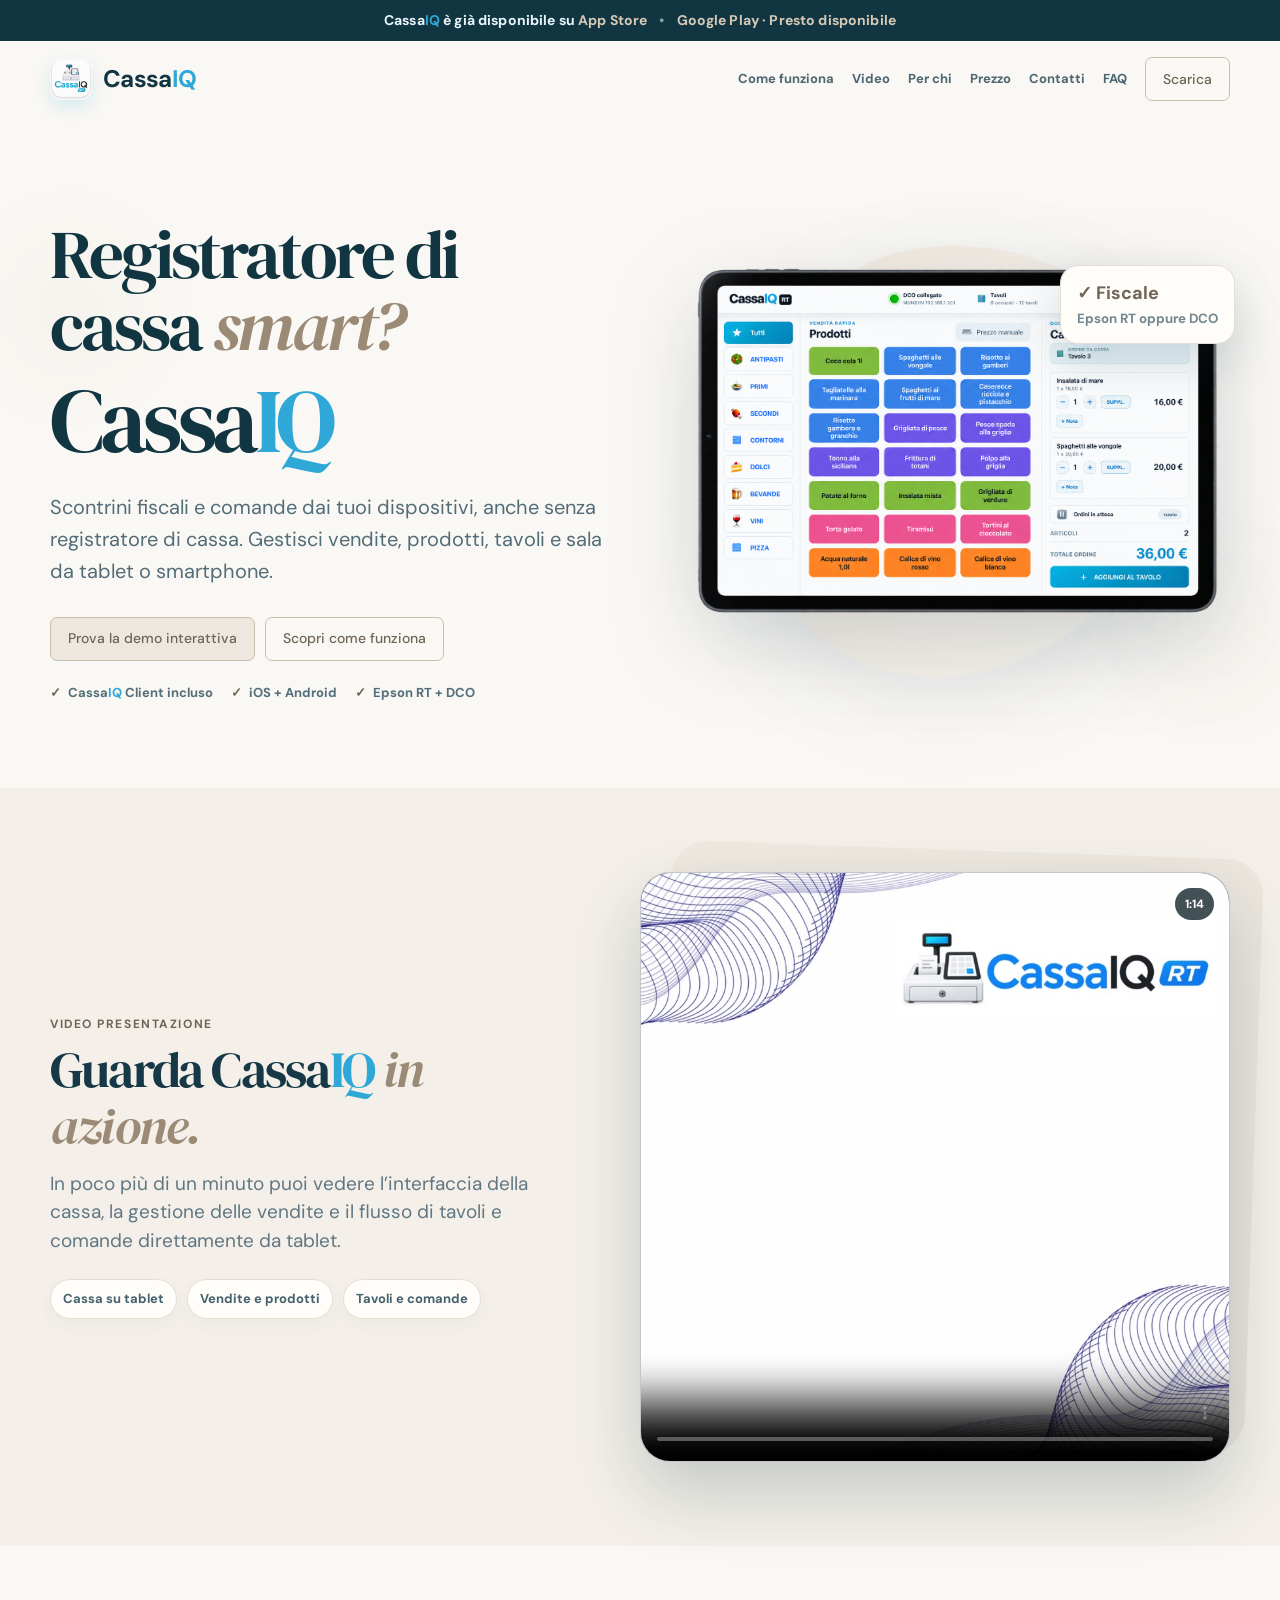
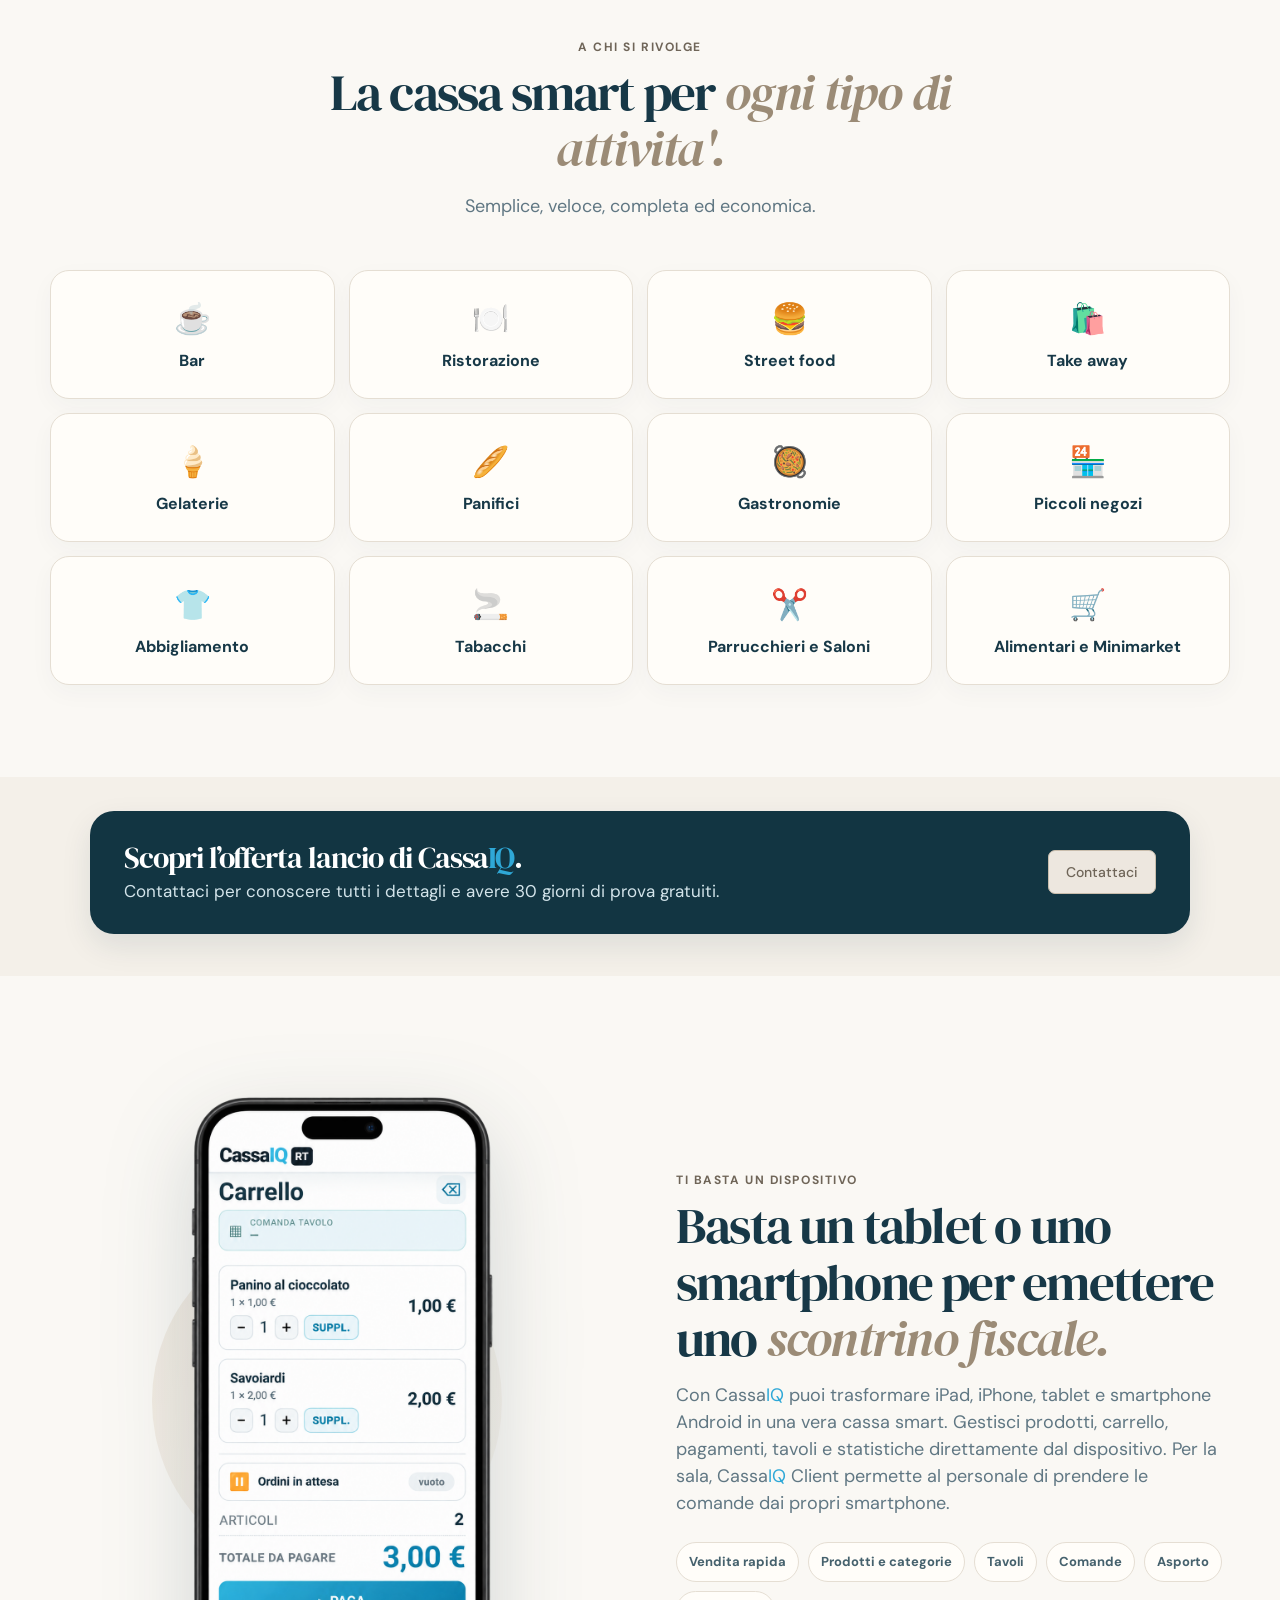
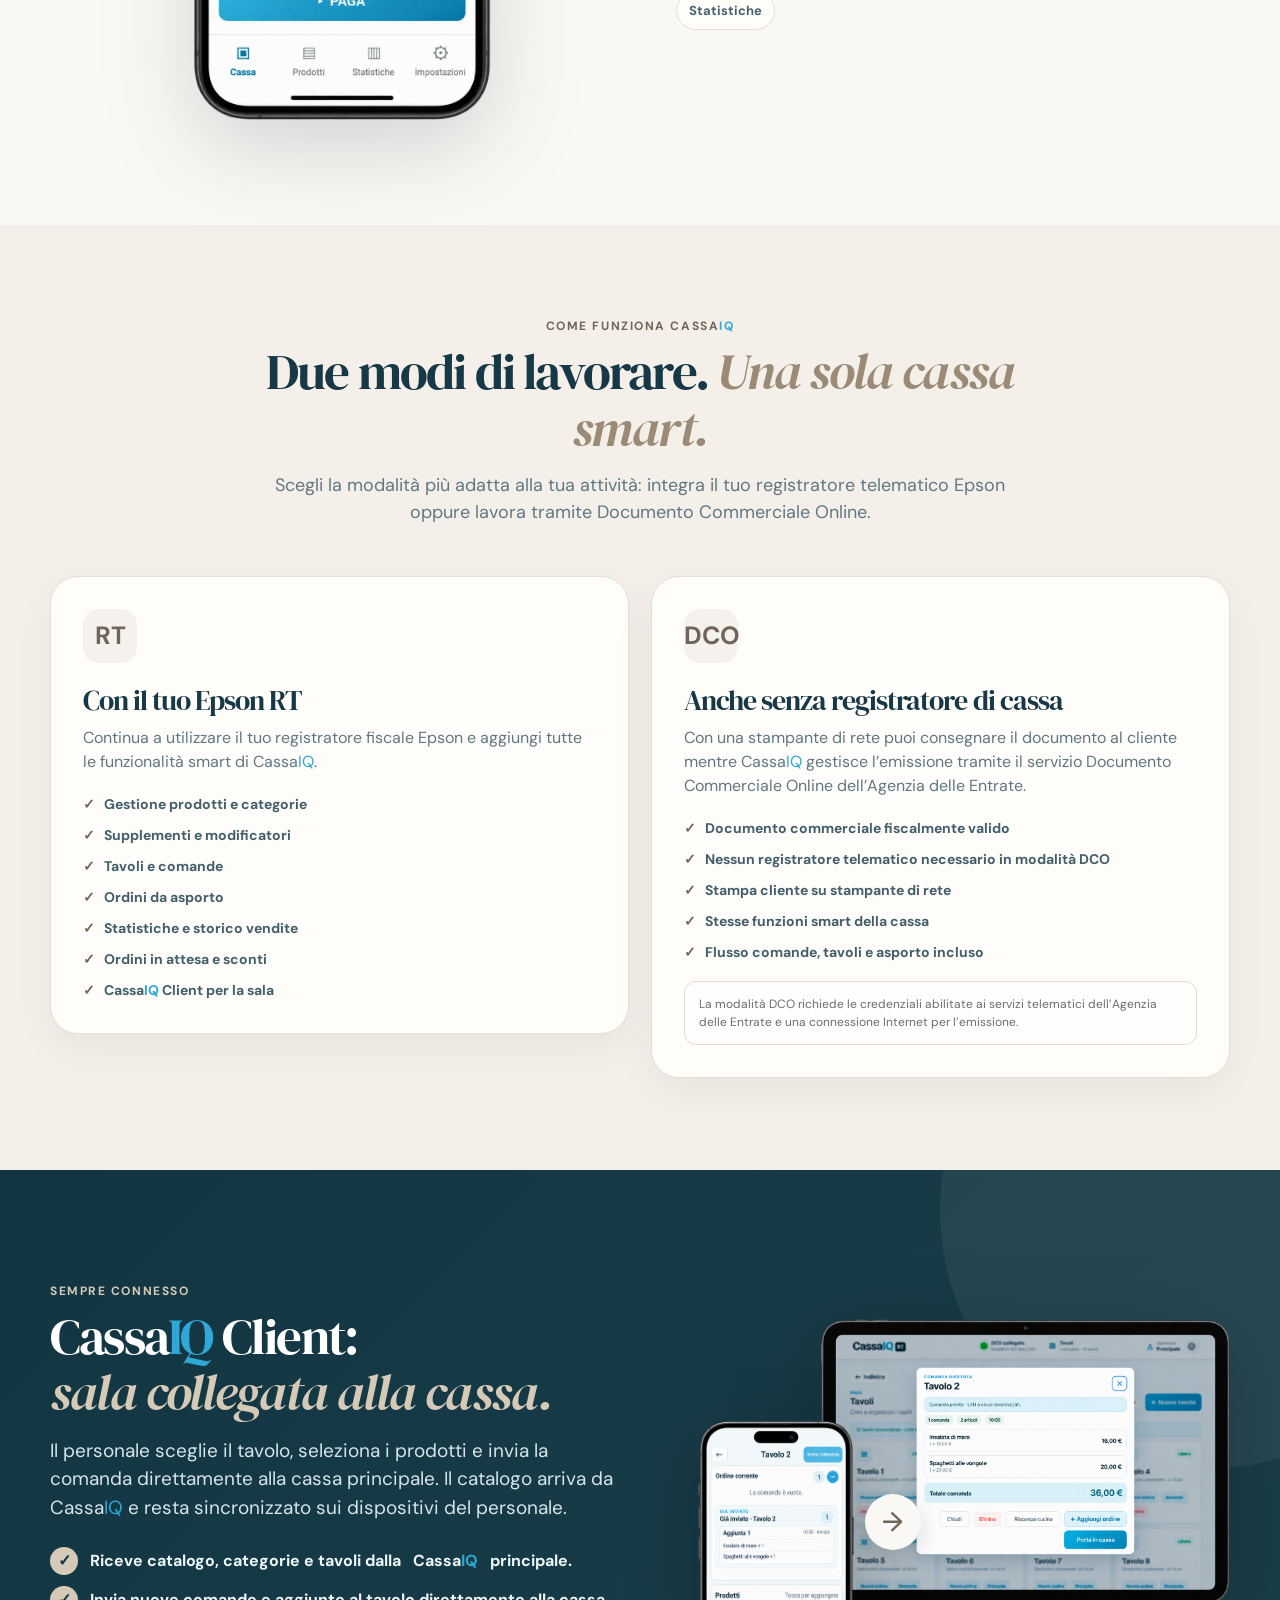
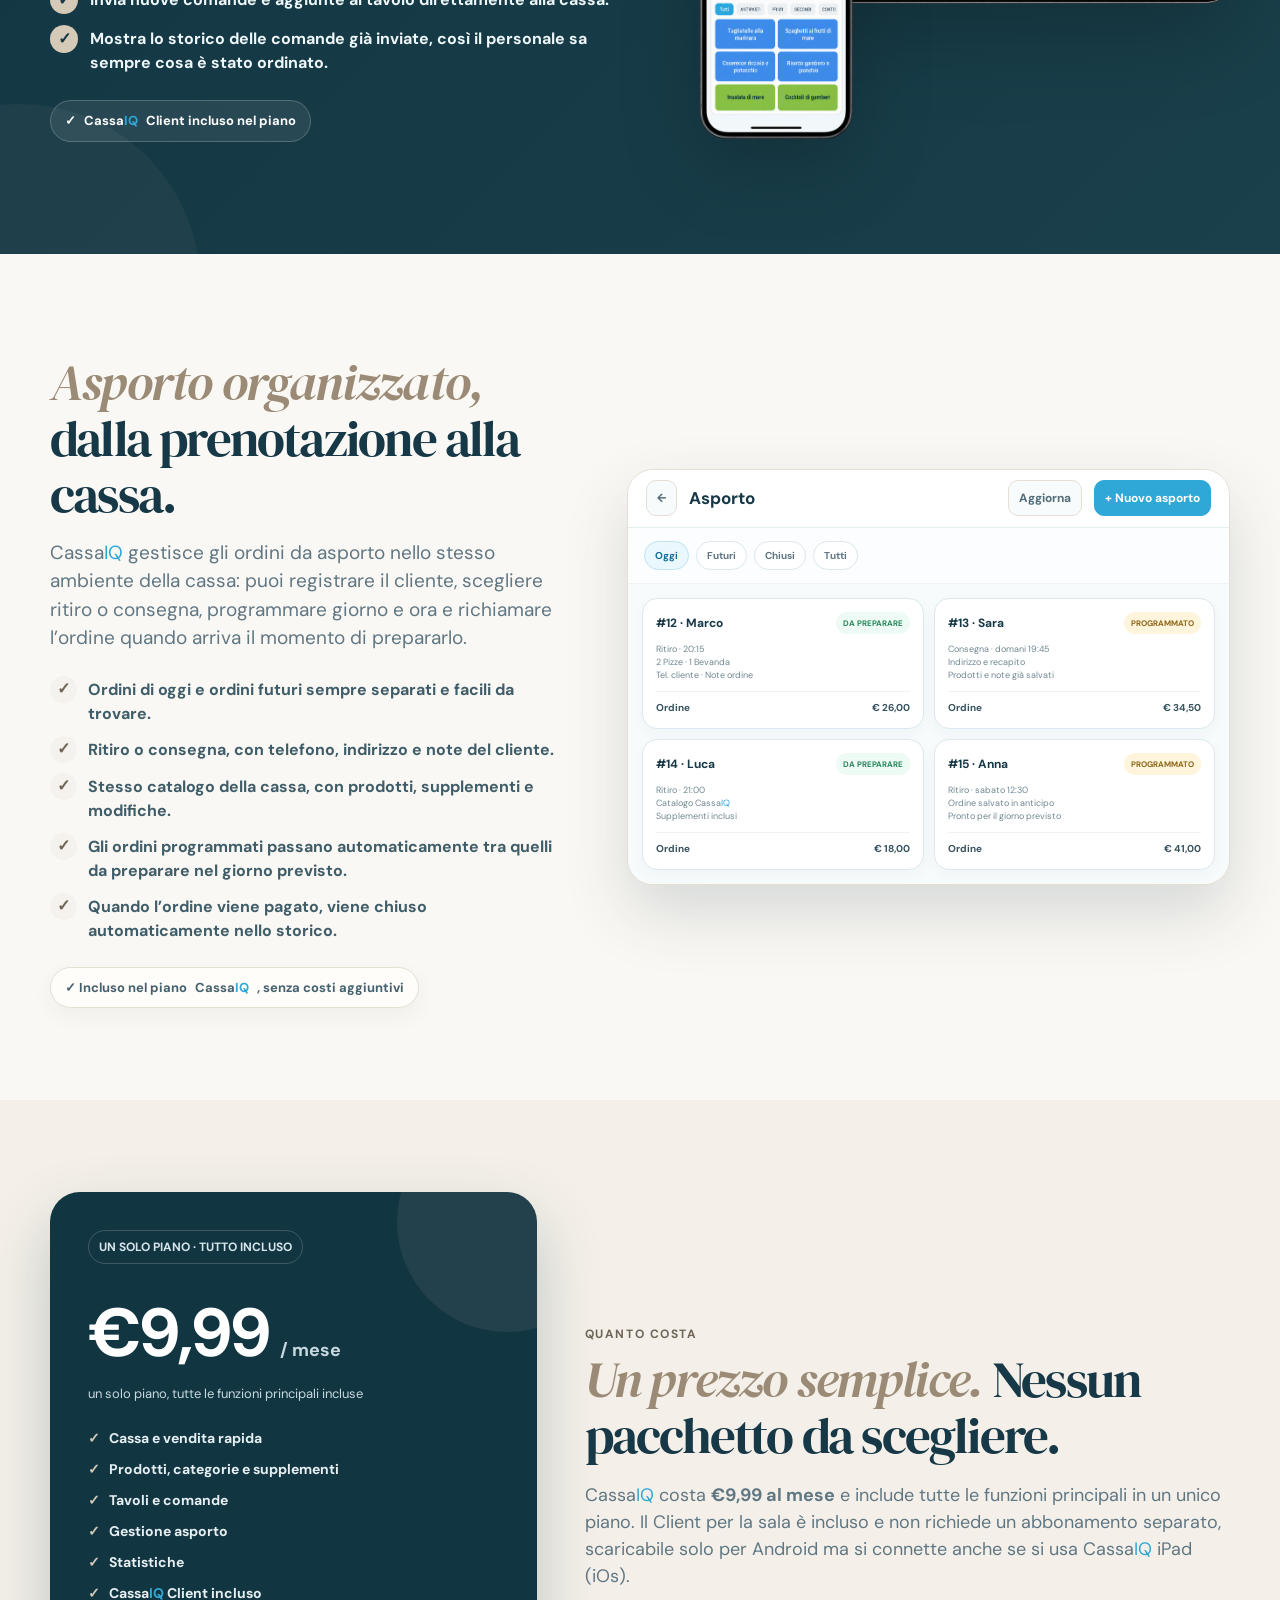
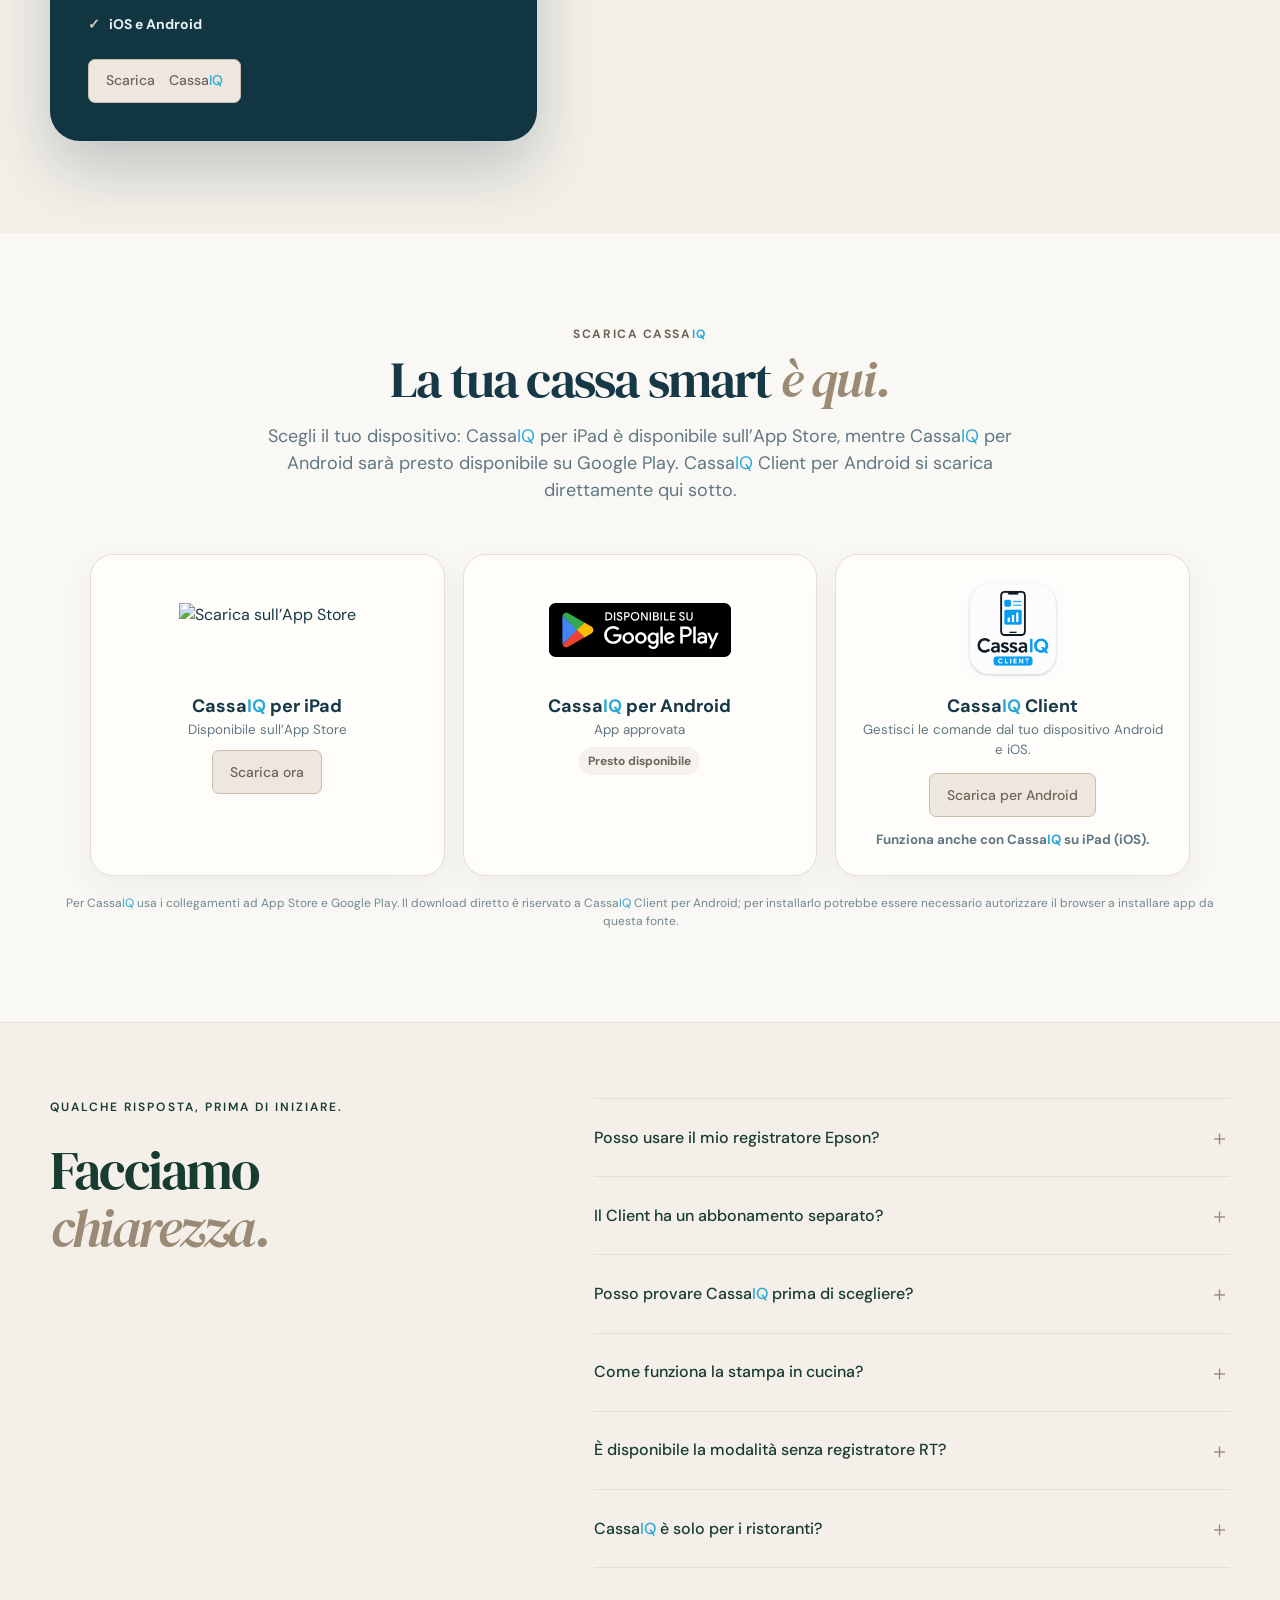
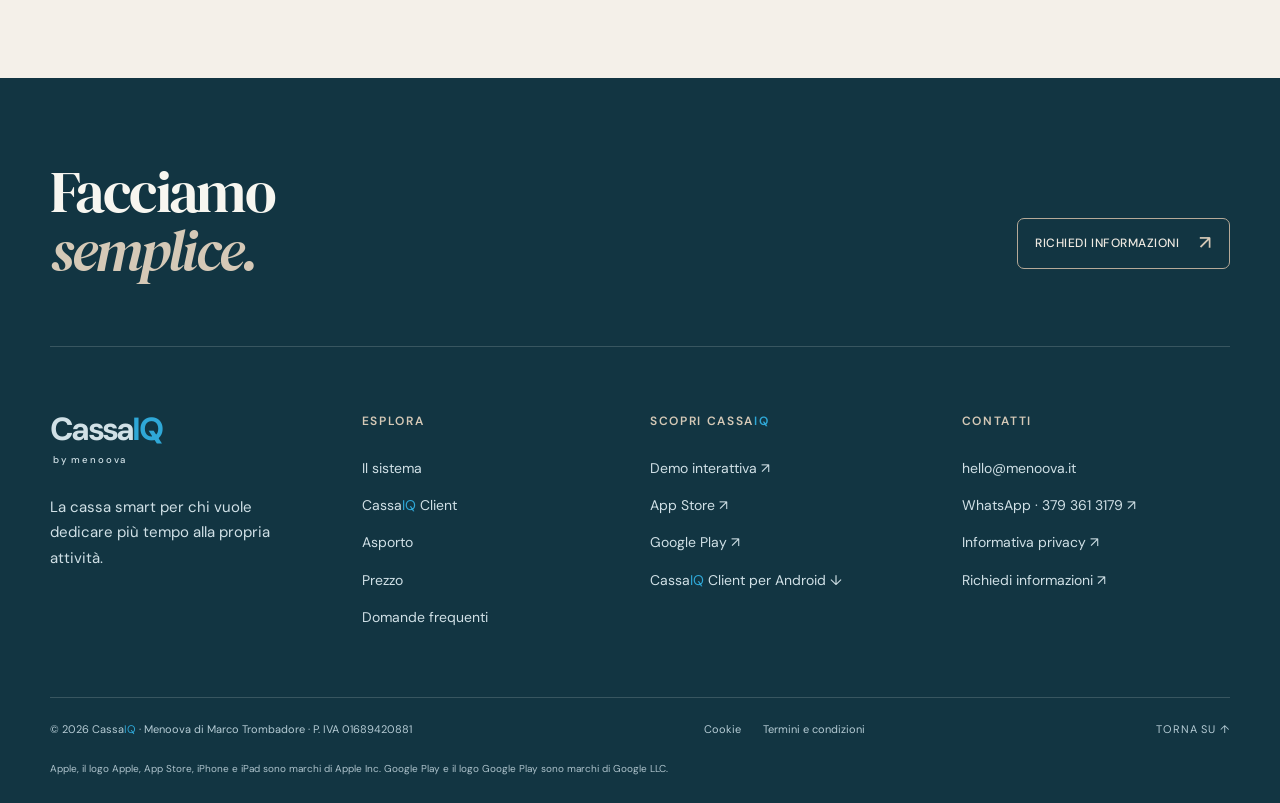
==== commit ead575b1: "Add files via upload" ====
--- a/index.html
+++ b/index.html
@@ -569,7 +569,7 @@
 
     
 
-    <section id="faq" class="editorial-faq"><div class="faq-inner"><div><span class="eyebrow">QUALCHE RISPOSTA, PRIMA DI INIZIARE.</span><h2>Facciamo<br><em>chiarezza.</em></h2></div><div class="faq-list"><details><summary><span class="faq-question">Posso usare il mio registratore Epson?</span><span class="faq-icon" aria-hidden="true">＋</span></summary><p><bdi class="brand-name">Cassa<span class="brand-iq">IQ</span></bdi> si collega ai registratori telematici Epson compatibili. Scrivici il modello che utilizzi: ti aiutiamo a verificare la configurazione prima di iniziare.</p></details><details><summary><span class="faq-question">Il Client ha un abbonamento separato?</span><span class="faq-icon" aria-hidden="true">＋</span></summary><p>No. <bdi class="brand-name">Cassa<span class="brand-iq">IQ</span></bdi> Client è incluso nel piano <bdi class="brand-name">Cassa<span class="brand-iq">IQ</span></bdi>. È disponibile per Android e si collega alla cassa principale anche quando utilizzi un iPad.</p></details><details><summary><span class="faq-question">Posso provare <bdi class="brand-name">Cassa<span class="brand-iq">IQ</span></bdi> prima di scegliere?</span><span class="faq-icon" aria-hidden="true">＋</span></summary><p>Sì. Puoi esplorare subito la <a href="demo-cassaiq.html">demo interattiva</a>, senza installazione. Per conoscere l’offerta lancio e i 30 giorni di prova, <a href="#contatti" data-contact-open>contattaci</a>.</p></details><details><summary><span class="faq-question">Come funziona la stampa in cucina?</span><span class="faq-icon" aria-hidden="true">＋</span></summary><p><bdi class="brand-name">Cassa<span class="brand-iq">IQ</span></bdi> gestisce l’invio delle comande alle stampanti cucina di rete ESC/POS compatibili. La configurazione dipende dalle stampanti e dalla rete del locale: possiamo aiutarti a verificarla.</p></details><details><summary><span class="faq-question">È disponibile la modalità senza registratore RT?</span><span class="faq-icon" aria-hidden="true">＋</span></summary><p>La modalità Documento Commerciale Online è attualmente sospesa. La soluzione proposta qui è <bdi class="brand-name">Cassa<span class="brand-iq">IQ</span></bdi> collegata a un registratore telematico Epson compatibile.</p></details><details><summary><span class="faq-question"><bdi class="brand-name">Cassa<span class="brand-iq">IQ</span></bdi> è solo per i ristoranti?</span><span class="faq-icon" aria-hidden="true">＋</span></summary><p>No. Oltre a sala e comande, offre vendita rapida, prodotti e statistiche anche per bar, panifici, gastronomie e negozi. Raccontaci la tua attività per capire insieme la configurazione adatta.</p></details></div></div></section>
+    <section id="faq" class="editorial-faq"><div class="faq-inner"><div><span class="eyebrow">QUALCHE RISPOSTA, PRIMA DI INIZIARE.</span><h2>Facciamo<br><em>chiarezza.</em></h2></div><div class="faq-list"><details><summary><span class="faq-question">Posso usare il mio registratore Epson?</span><span class="faq-icon" aria-hidden="true">＋</span></summary><p><bdi class="brand-name">Cassa<span class="brand-iq">IQ</span></bdi> si collega ai registratori telematici Epson compatibili. Scrivici il modello che utilizzi: ti aiutiamo a verificare la configurazione prima di iniziare.</p></details><details><summary><span class="faq-question">Il Client ha un abbonamento separato?</span><span class="faq-icon" aria-hidden="true">＋</span></summary><p>No. <bdi class="brand-name">Cassa<span class="brand-iq">IQ</span></bdi> Client è incluso nel piano <bdi class="brand-name">Cassa<span class="brand-iq">IQ</span></bdi>. È disponibile per Android e si collega alla cassa principale anche quando utilizzi un iPad.</p></details><details><summary><span class="faq-question">Posso provare <bdi class="brand-name">Cassa<span class="brand-iq">IQ</span></bdi> prima di scegliere?</span><span class="faq-icon" aria-hidden="true">＋</span></summary><p>Sì. Puoi esplorare subito la <a href="demo-cassaiq.html">demo interattiva</a>, senza installazione. Per conoscere l’offerta lancio e i 30 giorni di prova, <a href="#contatti" data-contact-open>contattaci</a>.</p></details><details><summary><span class="faq-question">Come funziona la stampa in cucina?</span><span class="faq-icon" aria-hidden="true">＋</span></summary><p><bdi class="brand-name">Cassa<span class="brand-iq">IQ</span></bdi> gestisce l’invio delle comande alle stampanti cucina di rete ESC/POS compatibili. La configurazione dipende dalle stampanti e dalla rete del locale: possiamo aiutarti a verificarla.</p></details><details><summary><span class="faq-question">È disponibile la modalità senza registratore RT?</span><span class="faq-icon" aria-hidden="true">＋</span></summary><p>La modalità Documento Commerciale Online è in attesa di chiarimenti sulle condizioni di utilizzo del servizio. Puoi già utilizzare <bdi class="brand-name">Cassa<span class="brand-iq">IQ</span></bdi> con un registratore telematico Epson compatibile.</p></details><details><summary><span class="faq-question"><bdi class="brand-name">Cassa<span class="brand-iq">IQ</span></bdi> è solo per i ristoranti?</span><span class="faq-icon" aria-hidden="true">＋</span></summary><p>No. Oltre a sala e comande, offre vendita rapida, prodotti e statistiche anche per bar, panifici, gastronomie e negozi. Raccontaci la tua attività per capire insieme la configurazione adatta.</p></details></div></div></section>
 
   </main>
 
@@ -581,7 +581,7 @@
     <nav aria-label="Scopri CassaIQ"><h3>SCOPRI <bdi class="brand-name">CASSA<span class="brand-iq">IQ</span></bdi></h3><a href="demo-cassaiq.html">Demo interattiva ↗</a><a href="https://apps.apple.com/it/app/id6793923228" target="_blank" rel="noopener">App Store ↗</a><a href="https://play.google.com/store/apps/details?id=t.menoova.cassaiq" target="_blank" rel="noopener">Google Play ↗</a><a href="https://cassaiq.it/downloads/cassaiq-client.apk"><bdi class="brand-name">Cassa<span class="brand-iq">IQ</span></bdi> Client per Android ↓</a></nav>
     <nav aria-label="Contatti e informazioni"><h3>CONTATTI</h3><a href="mailto:hello@menoova.it">hello@menoova.it</a><a href="https://wa.me/393793613179" target="_blank" rel="noopener">WhatsApp · 379 361 3179 ↗</a><a href="privacy.html">Informativa privacy ↗</a><button class="footer-question" type="button" data-contact-open>Richiedi informazioni ↗</button></nav>
   </div>
-  <div class="footer-bottom"><span>© 2026 <bdi class="brand-name">Cassa<span class="brand-iq">IQ</span></bdi> · Menoova</span><div><a href="cookie-policy.html">Cookie</a><a href="termini-condizioni.html">Termini e condizioni</a></div><a href="#">TORNA SU ↑</a><span id="siteVisitCounter" hidden>Visite <span id="siteVisitCount"></span></span></div>
+  <div class="footer-bottom"><span>© 2026 <bdi class="brand-name">Cassa<span class="brand-iq">IQ</span></bdi> · Menoova di Marco Trombadore · <span class="footer-vat">P. IVA 01689420881</span></span><div><a href="cookie-policy.html">Cookie</a><a href="termini-condizioni.html">Termini e condizioni</a></div><a href="#">TORNA SU ↑</a><span id="siteVisitCounter" hidden>Visite <span id="siteVisitCount"></span></span></div>
 <p class="footer-trademarks">Apple, il logo Apple, App Store, iPhone e iPad sono marchi di Apple Inc. Google Play e il logo Google Play sono marchi di Google LLC.</p></div></footer>
 <dialog id="inquiry-dialog" class="inquiry-dialog" aria-labelledby="inquiry-title" aria-describedby="inquiry-step-label">
   <button type="button" class="inquiry-close" aria-label="Chiudi richiesta informazioni">×</button>
--- a/hybrid-footer.css
+++ b/hybrid-footer.css
@@ -25,3 +25,5 @@
 .editorial-footer .footer-brand>p,.editorial-footer .footer-columns a,.editorial-footer .footer-question{color:#d0e0e6}.editorial-footer .footer-columns a:hover,.editorial-footer .footer-question:hover{color:#fff}.editorial-footer .footer-bottom{color:#b5cbd4}
 @media(max-width:760px){.editorial-footer .footer-inquiry{font-size:.75rem;min-height:55px;padding:18px 20px}.editorial-footer .closing-heading h2{font-size:clamp(4.4rem,15vw,6.4rem)}.inquiry-dialog .inquiry-channels .button{font-size:.6875rem;padding:17px 18px}}
 @media(prefers-reduced-motion:reduce){.inquiry-dialog *,.editorial-footer *{transition:none!important;animation:none!important}}
+
+.editorial-footer .footer-vat{white-space:nowrap}
